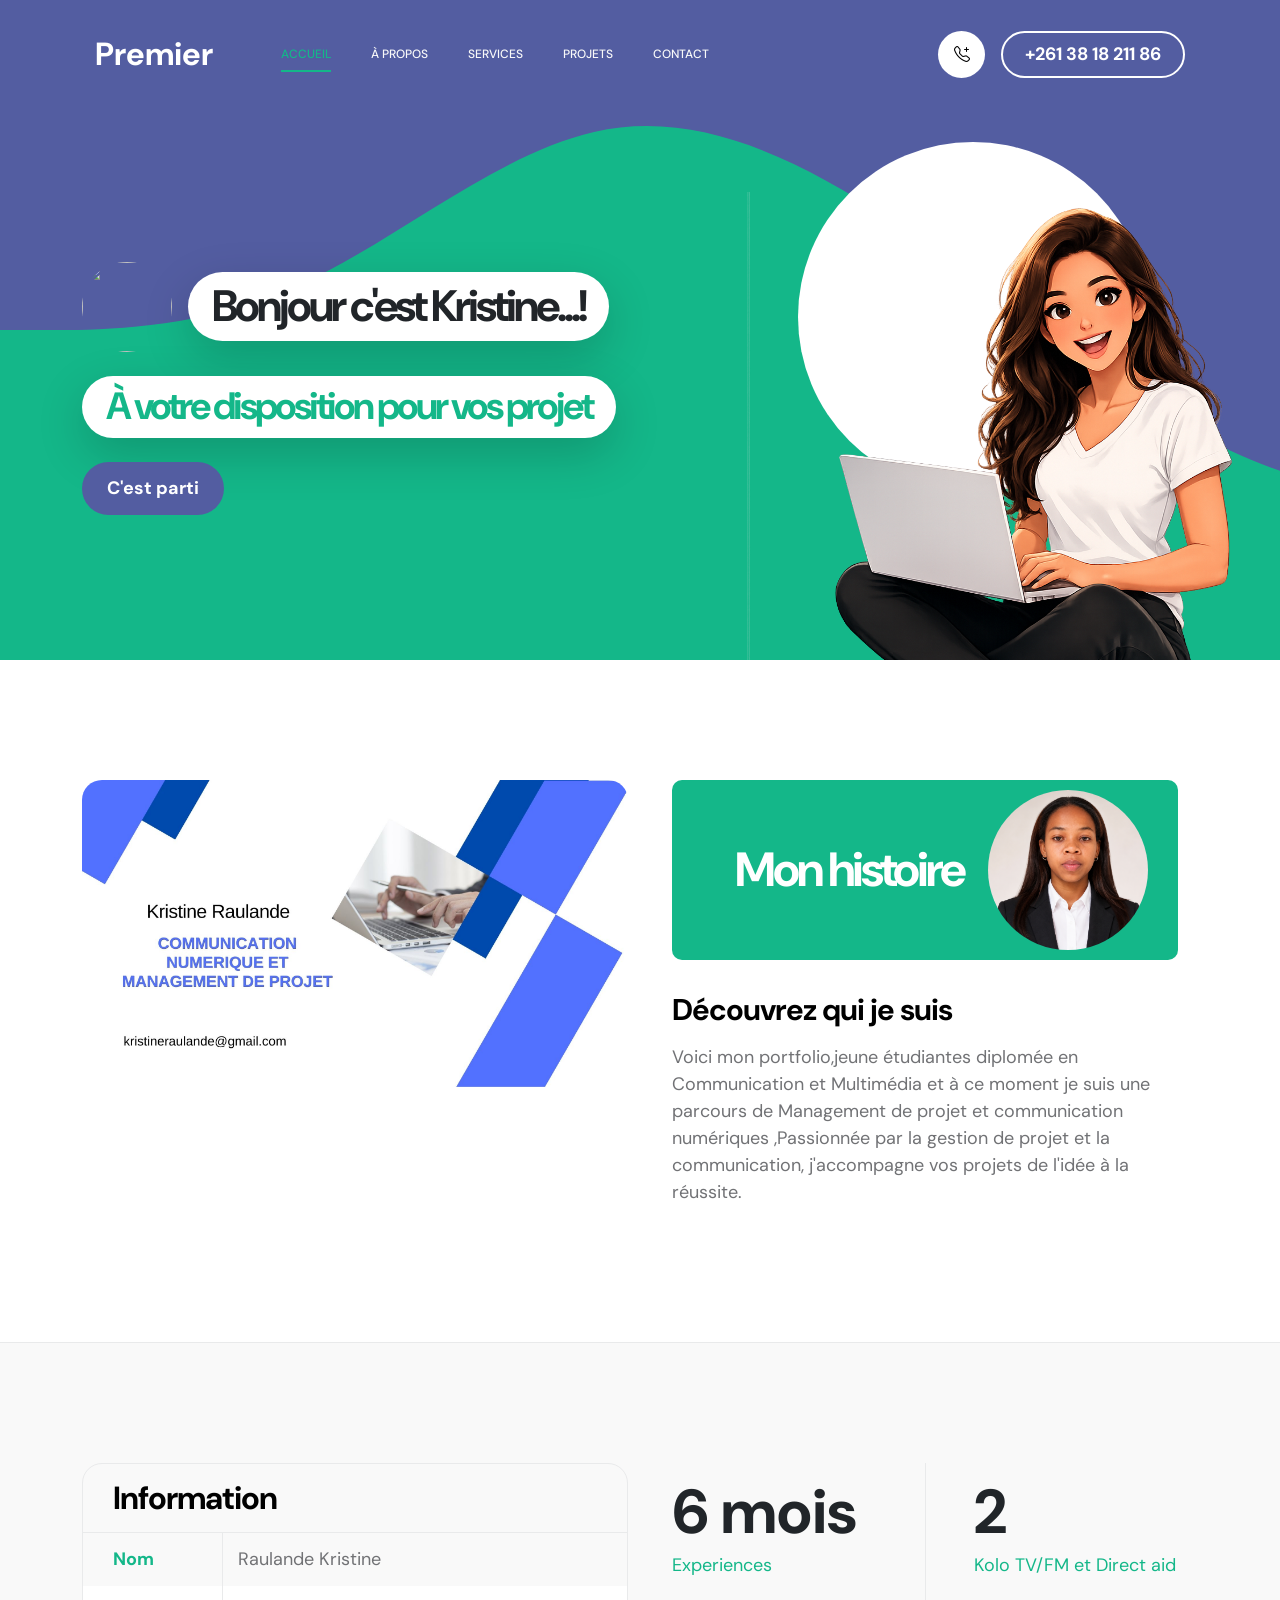
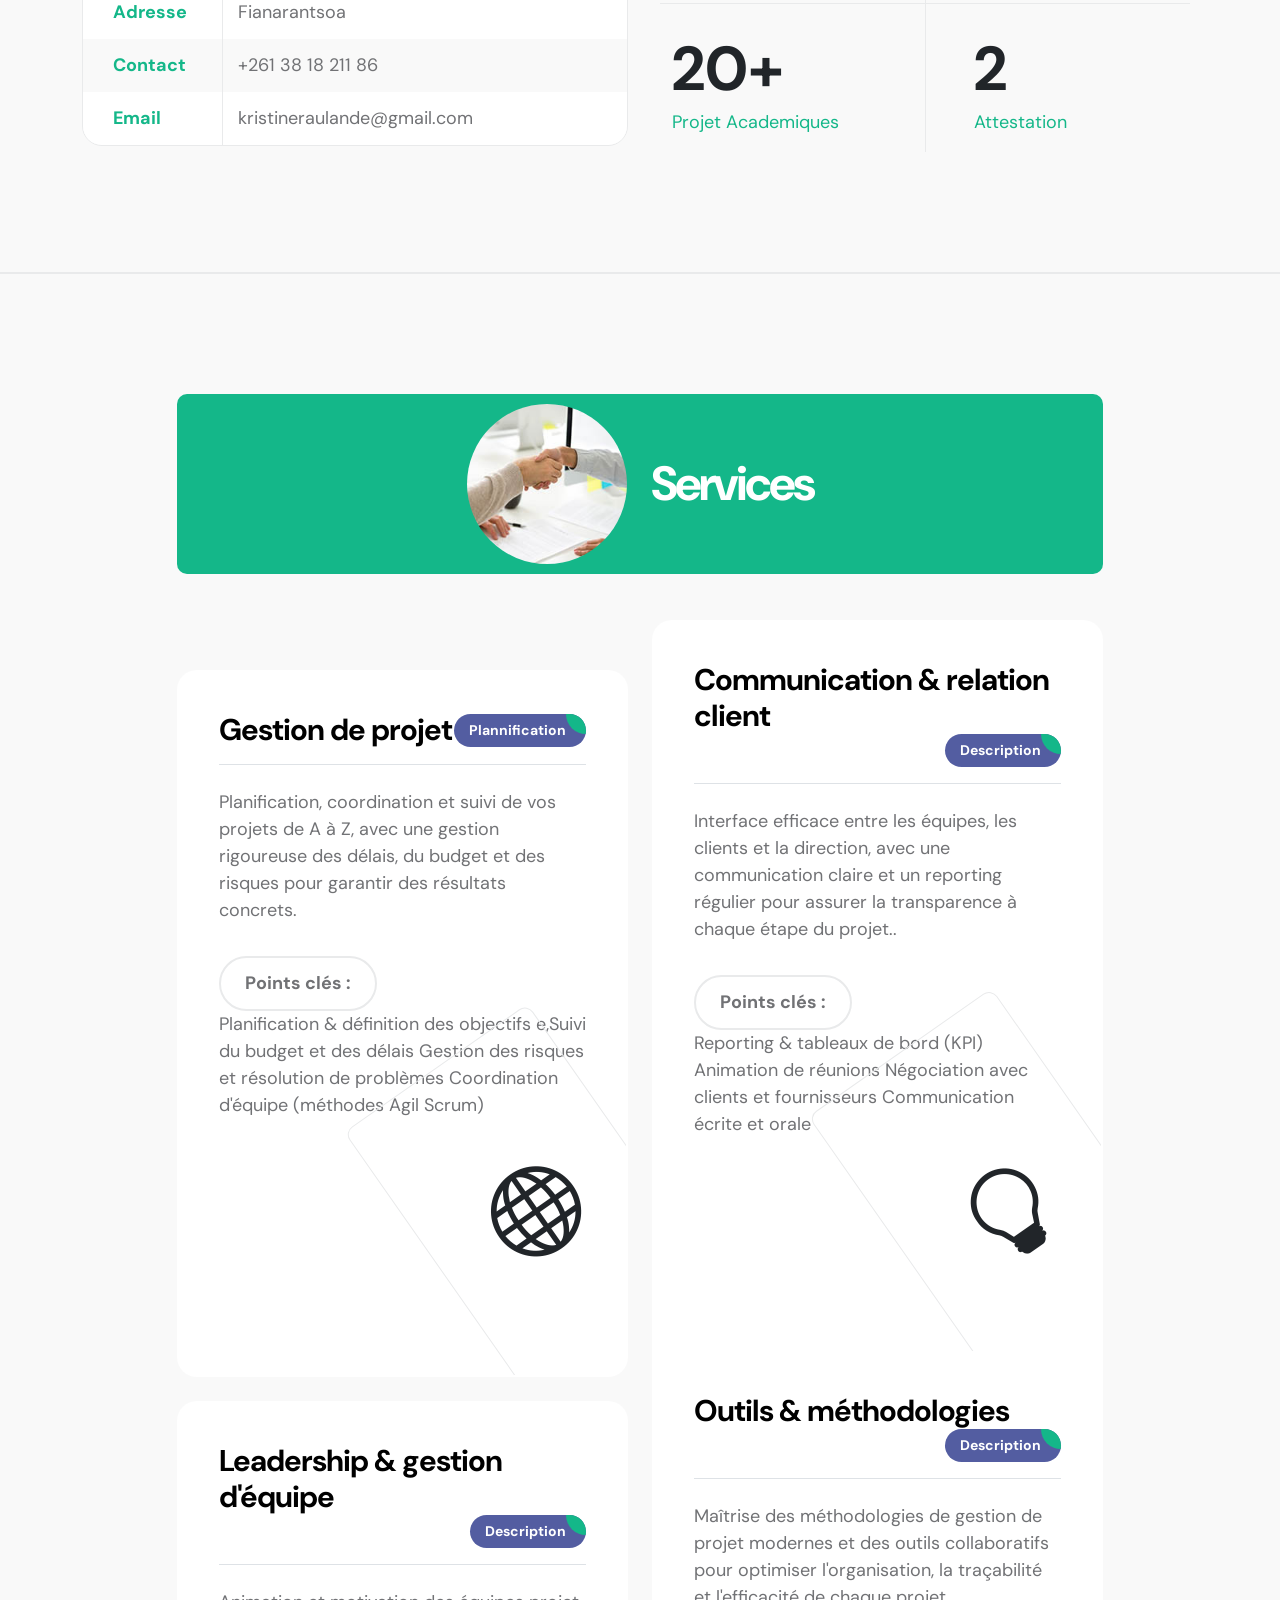
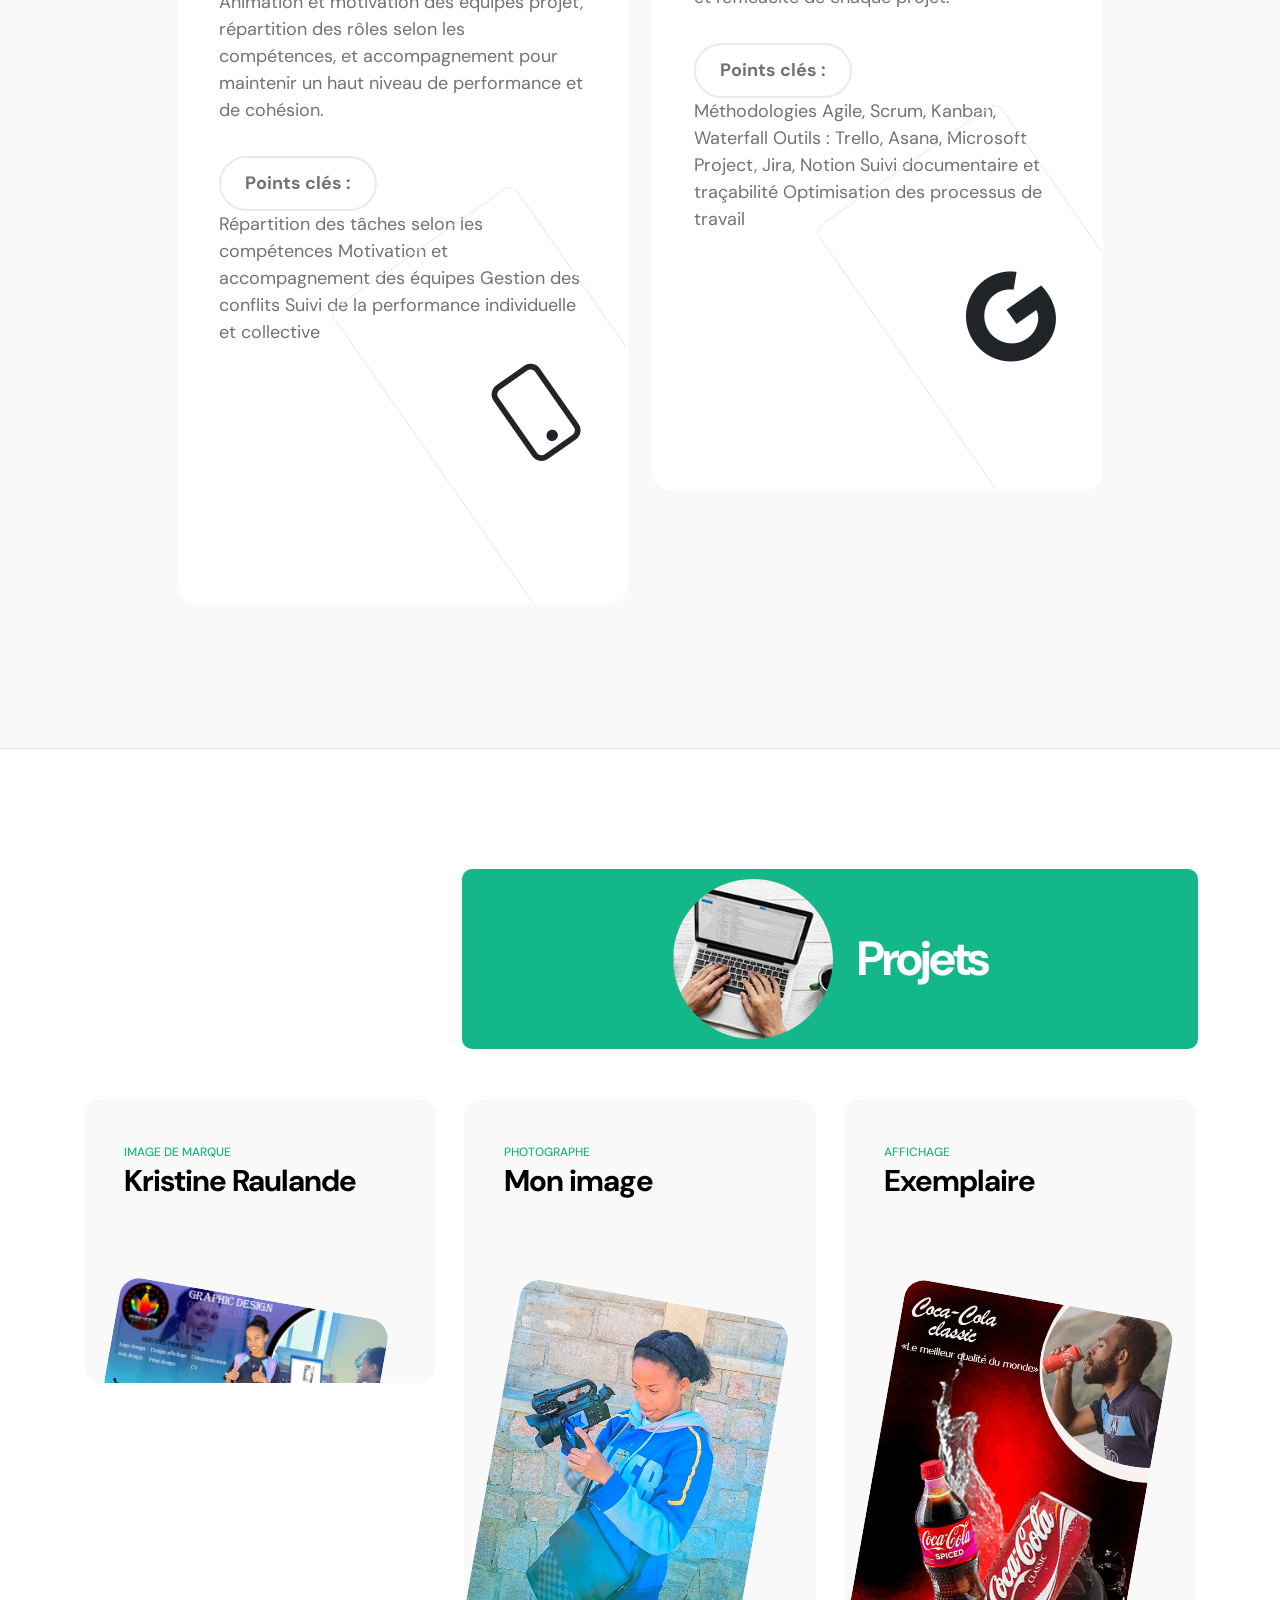
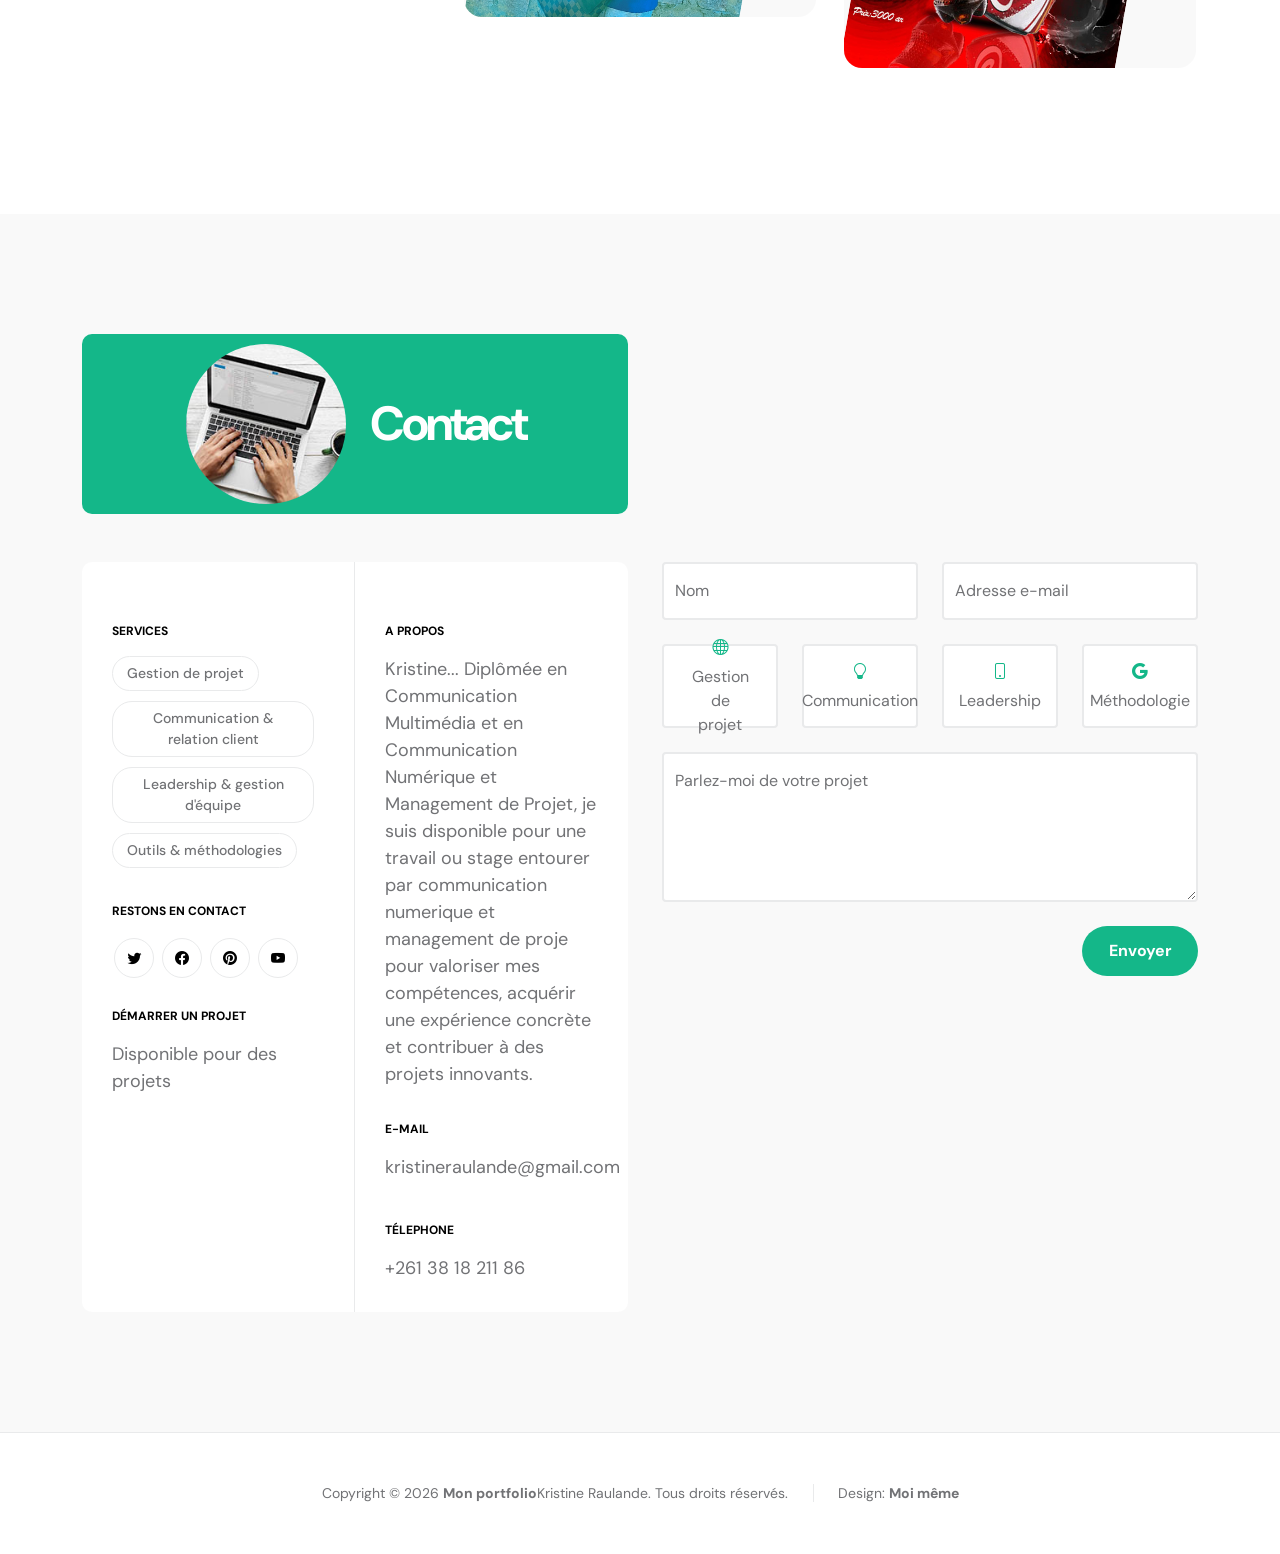
==== index.html @ 23b713c4 "Update index.html" ====
<!doctype html>
<html lang="en">
    <head>
        <meta charset="utf-8">
        <meta name="viewport" content="width=device-width, initial-scale=1">

        <meta name="description" content="">
        <meta name="author" content="TemplateMo">

        <title>Kristine Raulande</title>

        <!-- CSS FILES -->
        <link rel="preconnect" href="https://fonts.googleapis.com">
        
        <link rel="preconnect" href="https://fonts.gstatic.com" crossorigin>
        
        <link href="https://fonts.googleapis.com/css2?family=DM+Sans:wght@400;500;700&display=swap" rel="stylesheet">

        <link href="css/bootstrap.min.css" rel="stylesheet">

        <link href="css/bootstrap-icons.css" rel="stylesheet">

        <link href="css/magnific-popup.css" rel="stylesheet">

        <link href="css/templatemo-first-portfolio-style.css" rel="stylesheet">
        
<!--

TemplateMo 578 First Portfolio

https://templatemo.com/tm-578-first-portfolio

-->
    </head>
    
    <body>

        <section class="preloader">
            <div class="spinner">
                <span class="spinner-rotate"></span>    
            </div>
        </section>
        <nav class="navbar navbar-expand-lg">
            <div class="container">

                <button class="navbar-toggler" type="button" data-bs-toggle="collapse" data-bs-target="#navbarNav" aria-controls="navbarNav" aria-expanded="false" aria-label="Toggle navigation">
                    <span class="navbar-toggler-icon"></span>
                </button>

                <a href="index.html" class="navbar-brand mx-auto mx-lg-0">Premier</a>

                <div class="d-flex align-items-center d-lg-none">
                    <i class="navbar-icon bi-telephone-plus me-3"></i>
                    <a class="custom-btn btn" href="#section_5">
                        +261-38-211-86
                    </a>
                </div>

                <div class="collapse navbar-collapse" id="navbarNav">
                    <ul class="navbar-nav ms-lg-5">
                        <li class="nav-item">
                            <a class="nav-link click-scroll" href="#section_1">Accueil</a>
                        </li>

                        <li class="nav-item">
                            <a class="nav-link click-scroll" href="#section_2">À propos</a>
                        </li>

                        <li class="nav-item">
                            <a class="nav-link click-scroll" href="#section_3">Services</a>
                        </li>

                        <li class="nav-item">
                            <a class="nav-link click-scroll" href="#section_4">Projets</a>
                        </li>

                        <li class="nav-item">
                            <a class="nav-link click-scroll" href="#section_5">Contact</a>
                        </li>
                    </ul>

                    <div class="d-lg-flex align-items-center d-none ms-auto">
                        <i class="navbar-icon bi-telephone-plus me-3"></i>
                        <a class="custom-btn btn" href="#section_5">
                            +261 38 18 211 86
                        </a>
                    </div>
                </div>

            </div>
        </nav>

        <main>

            <section class="hero d-flex justify-content-center align-items-center" id="section_1">
                <div class="container">
                    <div class="row">

                        <div class="col-lg-7 col-12">
                            <div class="hero-text">
                                <div class="hero-title-wrap d-flex align-items-center mb-4">
                                    <img src="images/cr.jpg" class="avatar-image avatar-image-large img-fluid" alt="">

                                    <h1 class="hero-title ms-3 mb-0">Bonjour c'est Kristine...!</h1>
                                </div>

                                <h2 class="mb-4">À votre disposition pour vos projet</h2>
                                <p class="mb-4"><a class="custom-btn btn custom-link" href="#section_2">C'est parti </a></p>
                            </div>
                        </div>

                        <div class="col-lg-5 col-12 position-relative">
                            <div class="hero-image-wrap"></div>
                            <img src="images/Image 29 juin 2026.png" class="hero-image img-fluid" alt="">
                        </div>

                    </div>
                </div>

                <svg xmlns="http://www.w3.org/2000/svg" viewBox="0 0 1440 320"><path fill="#535da1" fill-opacity="1" d="M0,160L24,160C48,160,96,160,144,138.7C192,117,240,75,288,64C336,53,384,75,432,106.7C480,139,528,181,576,208C624,235,672,245,720,240C768,235,816,213,864,186.7C912,160,960,128,1008,133.3C1056,139,1104,181,1152,202.7C1200,224,1248,224,1296,197.3C1344,171,1392,117,1416,90.7L1440,64L1440,0L1416,0C1392,0,1344,0,1296,0C1248,0,1200,0,1152,0C1104,0,1056,0,1008,0C960,0,912,0,864,0C816,0,768,0,720,0C672,0,624,0,576,0C528,0,480,0,432,0C384,0,336,0,288,0C240,0,192,0,144,0C96,0,48,0,24,0L0,0Z"></path></svg>
            </section>


            <section class="about section-padding" id="section_2">
                <div class="container">
                    <div class="row">

                        <div class="col-lg-6 col-12">
                                <img src="images/Kristine Raulande.jpg" class="about-image img-fluid" alt="">
                        </div>
                        <div class="col-lg-6 col-12 mt-5 mt-lg-0">
                            <div class="about-thumb">

                                <div class="section-title-wrap d-flex justify-content-end align-items-center mb-4">
                                    <h2 class="text-white me-4 mb-0">Mon histoire</h2>

                                    <img src="images/moi (1).png" class="avatar-image img-fluid" alt="">
                                </div>

                                <h3 class="pt-2 mb-3">Découvrez qui je suis</h3>

                                <p>Voici mon portfolio,jeune étudiantes diplomée en Communication et Multimédia et à ce moment je suis une parcours de Management de projet et communication numériques
                                ,Passionnée par la gestion de projet et la communication, j'accompagne vos projets de l'idée à la réussite.</p>
                            </div>
                        </div>

                    </div>
                </div>
            </section>

            <section class="featured section-padding">
                <div class="container">
                    <div class="row">

                        <div class="col-lg-6 col-12">
                            <div class="profile-thumb">
                                <div class="profile-title">
                                    <h4 class="mb-0">Information</h4>
                                </div>

                                <div class="profile-body">
                                    <p>
                                        <span class="profile-small-title">Nom</span> 
                                        <span> Raulande Kristine</span>
                                    </p><p>
                                        <span class="profile-small-title">Adresse</span> 
                                        <span>Fianarantsoa</span>
                                    </p>
                                     <p>
                                        <span class="profile-small-title">Contact</span> 
                                         <span><a href="tel: 305-240-9671">+261 38 18 211 86</a></span>
                                    </p>
                                    <p>
                                        <span class="profile-small-title">Email</span> 
                                        <span><a href="mailto:hello@josh.design">kristineraulande@gmail.com</a></span>
                                    </p>
                                </div>
                            </div>
                        </div>

                        <div class="col-lg-6 col-12 mt-5 mt-lg-0">
                            <div class="about-thumb">
                                <div class="row">
                                    <div class="col-lg-6 col-6 featured-border-bottom py-2">
                                        <strong class="featured-numbers">6 mois</strong>

                                        <p class="featured-text">Experiences</p>
                                    </div>

                                    <div class="col-lg-6 col-6 featured-border-start featured-border-bottom ps-5 py-2">
                                        <strong class="featured-numbers">2</strong>

                                        <p class="featured-text">Kolo TV/FM et Direct aid</p>
                                    </div>

                                    <div class="col-lg-6 col-6 pt-4">
                                        <strong class="featured-numbers">20+</strong>

                                        <p class="featured-text">Projet Academiques</p>
                                    </div>

                                    <div class="col-lg-6 col-6 featured-border-start ps-5 pt-4">
                                        <strong class="featured-numbers">2</strong>

                                        <p class="featured-text">Attestation </p>
                                    </div>
                                </div>
                            </div>
                        </div>

                    </div>
                </div>
            </section>
            <section class="services section-padding" id="section_3">
                <div class="container">
                    <div class="row">

                        <div class="col-lg-10 col-12 mx-auto">
                            <div class="section-title-wrap d-flex justify-content-center align-items-center mb-5">
                                <img src="images/handshake-man-woman-after-signing-business-contract-closeup.jpg" class="avatar-image img-fluid" alt="">

                                <h2 class="text-white ms-4 mb-0">Services</h2>
                            </div>

                            <div class="row pt-lg-5">
                                <div class="col-lg-6 col-12">
                                    <div class="services-thumb">
                                        <div class="d-flex flex-wrap align-items-center border-bottom mb-4 pb-3">
                                            <h3 class="mb-0">Gestion de projet</h3>

                                            <div class="services-price-wrap ms-auto">
                                                <p class="services-price-text mb-0">Plannification</p>
                                                <div class="services-price-overlay"></div>
                                            </div>
                                        </div>
                                        <p>Planification, coordination et suivi de vos projets de A à Z, avec une gestion rigoureuse 
                                            des délais, du budget et des risques pour garantir des résultats concrets.</p>

                                        <a href="#" class="custom-btn custom-border-btn btn mt-3">Points clés :</a> <br>
                                        <p>Planification & définition des objectifs
                                            e,Suivi du budget et des délais
                                            Gestion des risques et résolution de problèmes
                                            Coordination d'équipe (méthodes Agil Scrum)</p>

                                        <div class="services-icon-wrap d-flex justify-content-center align-items-center">
                                            <i class="services-icon bi-globe"></i>
                                        </div>
                                    </div>
                                </div>

                                <div class="col-lg-6 col-12">
                                    <div class="services-thumb services-thumb-up">
                                        <div class="d-flex flex-wrap align-items-center border-bottom mb-4 pb-3">
                                            <h3 class="mb-0">Communication & relation client</h3>

                                            <div class="services-price-wrap ms-auto">
                                                <p class="services-price-text mb-0">Description </p>
                                                <div class="services-price-overlay"></div>
                                            </div>
                                        </div>
                                        <p>Interface efficace entre les équipes, les clients et la direction, avec une communication claire et 
                                            un reporting régulier pour assurer la transparence à chaque étape du projet..</p>
                                        <a href="#" class="custom-btn custom-border-btn btn mt-3">Points clés :</a> <br>
                                        <p>Reporting & tableaux de bord (KPI)
                                            Animation de réunions
                                            Négociation avec clients et fournisseurs
                                            Communication écrite et orale</p>
                                        <div class="services-icon-wrap d-flex justify-content-center align-items-center">
                                            <i class="services-icon bi-lightbulb"></i>
                                        </div>
                                    </div>
                                </div>

                                <div class="col-lg-6 col-12">
                                    <div class="services-thumb">
                                        <div class="d-flex flex-wrap align-items-center border-bottom mb-4 pb-3">
                                            <h3 class="mb-0">Leadership & gestion d'équipe</h3>

                                            <div class="services-price-wrap ms-auto">
                                                <p class="services-price-text mb-0">Description</p>
                                                <div class="services-price-overlay"></div>
                                            </div>
                                        </div>

                                        <p>Animation et motivation des équipes projet, répartition des rôles selon les compétences, et accompagnement
                                         pour maintenir un haut niveau de performance et de cohésion.</p>

                                        <a href="#" class="custom-btn custom-border-btn btn mt-3">Points clés :</a>
                                        <p>Répartition des tâches selon les compétences
                                            Motivation et accompagnement des équipes
                                            Gestion des conflits
                                            Suivi de la performance individuelle et collective</p>

                                        <div class="services-icon-wrap d-flex justify-content-center align-items-center">
                                            <i class="services-icon bi-phone"></i>
                                        </div>
                                    </div>
                                </div>

                                <div class="col-lg-6 col-12">
                                    <div class="services-thumb services-thumb-up">
                                        <div class="d-flex flex-wrap align-items-center border-bottom mb-4 pb-3">
                                            <h3 class="mb-0">Outils & méthodologies</h3>

                                            <div class="services-price-wrap ms-auto">
                                                <p class="services-price-text mb-0">Description</p>
                                                <div class="services-price-overlay"></div>
                                            </div>
                                        </div>

                                        <p>Maîtrise des méthodologies de gestion de projet modernes et des outils collaboratifs
                                             pour optimiser l'organisation, la traçabilité et l'efficacité de chaque projet.</p>

                                        <a href="#" class="custom-btn custom-border-btn btn mt-3">Points clés :</a>
                                        <p>Méthodologies Agile, Scrum, Kanban, Waterfall
                                            Outils : Trello, Asana, Microsoft Project, Jira, Notion
                                            Suivi documentaire et traçabilité
                                            Optimisation des processus de travail</p>

                                        <div class="services-icon-wrap d-flex justify-content-center align-items-center">
                                            <i class="services-icon bi-google"></i>
                                        </div>
                                    </div>
                                </div>
                            </div>
                        </div>
                    </div>
                </div>
            </section>


            <section class="projects section-padding" id="section_4">
                <div class="container">
                    <div class="row">

                        <div class="col-lg-8 col-md-8 col-12 ms-auto">
                            <div class="section-title-wrap d-flex justify-content-center align-items-center mb-4">
                                <img src="images/aerial-view-man-using-computer-laptop-wooden-table.jpg" class="avatar-image img-fluid" alt="">

                                <h2 class="text-white ms-4 mb-0">Projets</h2>
                            </div>
                        </div>

                        <div class="clearfix"></div>

                        <div class="col-lg-4 col-md-6 col-12">
                            <div class="projects-thumb">
                                <div class="projects-info">
                                    <small class="projects-tag">Image de marque</small>

                                    <h3 class="projects-title">Kristine Raulande</h3>
                                </div>

                                <a href="images/projects/nikhil-KO4io-eCAXA-unsplash.jpg" class="popup-image">
                                    <img src="images/projects/Couverture.jpg" class="projects-image img-fluid" alt="">
                                </a>
                            </div>
                        </div>

                        <div class="col-lg-4 col-md-6 col-12">
                            <div class="projects-thumb">
                                <div class="projects-info">
                                    <small class="projects-tag">Photographe</small>

                                    <h3 class="projects-title">Mon image</h3>
                                </div>

                                <a href="images/projects/the-5th-IQYR7N67dhM-unsplash.jpg" class="popup-image">
                                    <img src="images/projects/mr.jpg" class="projects-image img-fluid" alt="">
                                </a>
                            </div>
                        </div>

                        <div class="col-lg-4 col-md-6 col-12">
                            <div class="projects-thumb">
                                <div class="projects-info">
                                    <small class="projects-tag">Affichage</small>

                                    <h3 class="projects-title">Exemplaire</h3>
                                </div>

                                <a href="images/projects/true-agency-9Bjog5FZ-oc-unsplash.jpg" class="popup-image">
                                    <img src="images/projects/moih.jpg" class="projects-image img-fluid" alt="">
                                </a>
                            </div>
                        </div>

                    </div>
                </div>
            </section>

            <section class="contact section-padding" id="section_5">
                    <div class="container">
                        <div class="row">

                            <div class="col-lg-6 col-md-8 col-12">
                                <div class="section-title-wrap d-flex justify-content-center align-items-center mb-5">
                                    <img src="images/aerial-view-man-using-computer-laptop-wooden-table.jpg" class="avatar-image img-fluid" alt="">

                                    <h2 class="text-white ms-4 mb-0">Contact</h2>
                                </div>
                            </div>

                            <div class="clearfix"></div>

                            <div class="col-lg-3 col-md-6 col-12 pe-lg-0">
                                <div class="contact-info contact-info-border-start d-flex flex-column">
                                    <strong class="site-footer-title d-block mb-3">Services</strong>

                                    <ul class="footer-menu">
                                        <li class="footer-menu-item"><a href="#" class="footer-menu-link">Gestion de projet</a></li>

                                        <li class="footer-menu-item"><a href="#" class="footer-menu-link">Communication & relation client</a></li>

                                        <li class="footer-menu-item"><a href="#" class="footer-menu-link">Leadership & gestion d'équipe</a></li>

                                        <li class="footer-menu-item"><a href="#" class="footer-menu-link">Outils & méthodologies</a></li>
                                    </ul>

                                    <strong class="site-footer-title d-block mt-4 mb-3">Restons en contact</strong>

                                    <ul class="social-icon">
                                        <li class="social-icon-item"><a href="https://x.com/RaulandeK89255" class="social-icon-link bi-twitter"></a></li>

                                        <li class="social-icon-item"><a href="http://www.facebook.com/profil.php?id=61581458667912" class="social-icon-link bi-facebook"></a></li>

                                        <li class="social-icon-item"><a href="http://www.pinterest.com/kristineraulande" class="social-icon-link bi-pinterest"></a></li>

                                        <li class="social-icon-item"><a href="http://www.youtube.com/@RaulandeKristine" class="social-icon-link bi-youtube"></a></li>
                                    </ul>

                                    <strong class="site-footer-title d-block mt-4 mb-3">Démarrer un projet</strong>

                                    <p class="mb-0">Disponible pour des projets</p>
                                </div>
                            </div>

                            <div class="col-lg-3 col-md-6 col-12 ps-lg-0">
                                <div class="contact-info d-flex flex-column">
                                    <strong class="site-footer-title d-block mb-3">A propos </strong>

                                    <p class="mb-2">
                                        Kristine... Diplômée en Communication Multimédia et en Communication Numérique et Management de Projet,
                                         je suis disponible pour une travail ou stage entourer par communication numerique et management de proje  pour valoriser mes compétences, acquérir une expérience concrète 
                                         et contribuer à des projets innovants. 
                              </p>

                                    <strong class="site-footer-title d-block mt-4 mb-3">E-mail</strong>

                                    <p>
                                        <a href="kristineraulande@gmail.com">
                                          kristineraulande@gmail.com  
                                        </a>
                                    </p>

                                    <strong class="site-footer-title d-block mt-4 mb-3">Télephone</strong>

                                    <p class="mb-0">
                                        <a href="tel: +261 38 18 211 86">
                                            +261 38 18 211 86
                                        </a>
                                    </p>
                                </div>
                            </div>

                            <div class="col-lg-6 col-12 mt-5 mt-lg-0">
                                <form action="#" method="get" class="custom-form contact-form" role="form">
                                    <div class="row">
                                        <div class="col-lg-6 col-md-6 col-12">
                                            <div class="form-floating">
                                                <input type="text" name="name" id="name" class="form-control" placeholder="Name" required="">
                                                
                                                <label for="floatingInput">Nom</label>
                                            </div>
                                        </div>

                                        <div class="col-lg-6 col-md-6 col-12"> 
                                            <div class="form-floating">
                                                <input type="email" name="email" id="email" pattern="[^ @]*@[^ @]*" class="form-control" placeholder="Email address" required="">
                                                
                                                <label for="floatingInput">Adresse e-mail</label>
                                            </div>
                                        </div>

                                        <div class="col-lg-3 col-md-6 col-6">
                                            <div class="form-check form-check-inline">
                                                <input name="website" type="checkbox" class="form-check-input" id="inlineCheckbox1" value="1">

                                                <label class="form-check-label" for="inlineCheckbox1">
                                                    <i class="bi-globe form-check-icon"></i>
                                                    <span class="form-check-label-text">Gestion de projet</span>
                                                </label>
                                          </div>
                                        </div>

                                        <div class="col-lg-3 col-md-6 col-6">
                                            <div class="form-check form-check-inline">
                                                <input name="branding" type="checkbox" class="form-check-input" id="inlineCheckbox2" value="1">

                                                <label class="form-check-label" for="inlineCheckbox2">
                                                    <i class="bi-lightbulb form-check-icon"></i>
                                                    <span class="form-check-label-text">Communication</span>
                                                </label>
                                            </div>
                                        </div>

                                        <div class="col-lg-3 col-md-6 col-6">
                                            <div class="form-check form-check-inline">
                                                <input name="ecommerce" type="checkbox" class="form-check-input" id="inlineCheckbox3" value="1">

                                                <label class="form-check-label" for="inlineCheckbox3">
                                                    <i class="bi-phone form-check-icon"></i>
                                                    <span class="form-check-label-text">Leadership</span>
                                                </label>
                                            </div>
                                        </div>

                                        <div class="col-lg-3 col-md-6 col-6">
                                            <div class="form-check form-check-inline me-0">
                                                <input name="seo" type="checkbox" class="form-check-input" id="inlineCheckbox4" value="1">

                                                <label class="form-check-label" for="inlineCheckbox4">
                                                    <i class="bi-google form-check-icon"></i>
                                                    <span class="form-check-label-text">Méthodologie</span>
                                                </label>
                                            </div>
                                        </div>

                                        <div class="col-lg-12 col-12">
                                            <div class="form-floating">
                                                <textarea class="form-control" id="message" name="message" placeholder="Tell me about the project"></textarea>
                                                
                                                <label for="floatingTextarea">Parlez-moi de votre projet</label>
                                            </div>
                                        </div>

                                        <div class="col-lg-3 col-12 ms-auto">
                                            <button type="submit" class="form-control">Envoyer</button>
                                        </div>

                                    </div>
                                </form>
                            </div>

                        </div>
                    </div>
                </div>
            </section>

        </main>

        <footer class="site-footer">
            <div class="container">
                <div class="row">

                    <div class="col-lg-12 col-12">
                        <div class="copyright-text-wrap">
                            <p class="mb-0">
                                <span class="copyright-text">Copyright © 2026 <a href="#">Mon portfolio</a>Kristine Raulande. Tous droits réservés.</span>
                                Design: 
                                <a rel="sponsored" href="https://templatemo.com" target="_blank">Moi même</a>
                            </p>
                        </div>
                    </div>

                </div>
            </div>
        </footer>

        <!-- JAVASCRIPT FILES -->
        <script src="js/jquery.min.js"></script>
        <script src="js/bootstrap.min.js"></script>
        <script src="js/jquery.sticky.js"></script>
        <script src="js/click-scroll.js"></script>
        <script src="js/jquery.magnific-popup.min.js"></script>
        <script src="js/magnific-popup-options.js"></script>
        <script src="js/custom.js"></script>

    </body>
</html>
---- css/templatemo-first-portfolio-style.css ----
/*

TemplateMo 578 First Portfolio

https://templatemo.com/tm-578-first-portfolio

*/


/*---------------------------------------
  CUSTOM PROPERTIES ( VARIABLES )             
-----------------------------------------*/
:root {
  --white-color:                  #ffffff;
  --primary-color:                #535da1;
  --secondary-color:              #14B789;
  --section-bg-color:             #f9f9f9;
  --dark-color:                   #000000;
  --p-color:                      #717275;
  --border-color:                 #e9eaeb;
  --featured-border-color:        #727aab;

  --body-font-family:             'DM Sans', sans-serif;

  --h1-font-size:                 62px;
  --h2-font-size:                 48px;
  --h3-font-size:                 30px;
  --h4-font-size:                 32px;
  --h5-font-size:                 24px;
  --h6-font-size:                 22px;
  --p-font-size:                  18px;
  --menu-font-size:               12px;
  --copyright-font-size:          14px;

  --border-radius-large:          100px;
  --border-radius-medium:         20px;
  --border-radius-small:          10px;

  --font-weight-normal:           400;
  --font-weight-medium:           500;
  --font-weight-bold:             700;
}

body {
    background: var(--white-color);
    font-family: var(--body-font-family); 
}


/*---------------------------------------
  TYPOGRAPHY               
-----------------------------------------*/

h2,
h3,
h4,
h5,
h6 {
  color: var(--dark-color);
}

h1,
h2,
h3,
h4,
h5,
h6 {
  font-weight: var(--font-weight-bold);
  letter-spacing: -1px;
}

h1 {
  font-size: var(--h1-font-size);
  letter-spacing: -3px;
}

h2 {
  font-size: var(--h2-font-size);
  color: var(--secondary-color);
  letter-spacing: -3px;
}

h3 {
  font-size: var(--h3-font-size);
}

h4 {
  font-size: var(--h4-font-size);
}

h5 {
  font-size: var(--h5-font-size);
  line-height: normal;
}

h6 {
  font-size: var(--h6-font-size);
}

p {
  color: var(--p-color);
  font-size: var(--p-font-size);
  font-weight: var(--font-weight-normal);
}

ul li {
  color: var(--p-color);
  font-size: var(--p-font-size);
  font-weight: var(--font-weight-normal);
}

a, 
button {
  touch-action: manipulation;
  transition: all 0.3s;
}

a {
  color: var(--p-color);
  text-decoration: none;
}

a:hover {
  color: var(--secondary-color);
}

::selection {
  background: var(--secondary-color);
  color: var(--white-color);
}

::-moz-selection {
  background: var(--secondary-color);
  color: var(--white-color);
}

.section-padding {
  padding-top: 120px;
  padding-bottom: 120px;
}

b,
strong {
  font-weight: var(--font-weight-bold);
}

.section-title-wrap {
  background: var(--secondary-color);
  border-radius: var(--border-radius-small);
  padding: 10px 30px;
}


/*---------------------------------------
  AVATAR IMAGE               
-----------------------------------------*/
.avatar-image {
  border-radius: var(--border-radius-large);
  width: 160px;
  height: 160px;
  object-fit: cover;
}

.avatar-image-large {
  width: 90.4px;
  height: 90.4px;
}


/*---------------------------------------
  PRE LOADER               
-----------------------------------------*/
.preloader {
  position: fixed;
  top: 0;
  left: 0;
  width: 100%;
  height: 100%;
  z-index: 99999;
  display: flex;
  flex-flow: row nowrap;
  justify-content: center;
  align-items: center;
  background: none repeat scroll 0 0 var(--white-color);
}

.spinner {
  border: 1px solid transparent;
  border-radius: var(--border-radius-small);
  position: relative;
}

.spinner:before {
  content: '';
  box-sizing: border-box;
  position: absolute;
  top: 50%;
  left: 50%;
  width: 45px;
  height: 45px;
  margin-top: -10px;
  margin-left: -10px;
  border-radius: 50%;
  border: 1px solid var(--border-color);
  border-top-color: var(--white-color);
  animation: spinner .9s linear infinite;
}

@-webkit-@keyframes spinner {
  to {transform: rotate(360deg);
  }
}

@keyframes spinner {
  to {transform: rotate(360deg);}
}


/*---------------------------------------
  CUSTOM ICON               
-----------------------------------------*/
.navbar-icon {
  background: var(--white-color);
  border-radius: var(--border-radius-large);
  color: var(--dark-color);
  width: 47px;
  height: 47px;
  line-height: 47px;
  text-align: center;
}

.is-sticky .navbar-icon {
  background: var(--secondary-color);
  color: var(--white-color);
}

.form-check-icon {
  color: var(--secondary-color);
}


/*---------------------------------------
  CUSTOM BUTTON               
-----------------------------------------*/
.custom-btn,
.navbar .custom-btn {
  font-size: var(--p-font-size);
  font-weight: var(--font-weight-bold);
}

.navbar .custom-btn {
  background: transparent;
  border-width: 2px;
  border-style: solid;
  border-color: var(--white-color);
  color: var(--white-color);
  padding: 8px 22px;
}

.navbar .custom-btn:hover {
  background: var(--white-color);
  border-color: transparent;
  color: var(--secondary-color);
}

.custom-btn {
  background: var(--secondary-color);
  border-radius: var(--border-radius-large);
  color: var(--white-color);
  font-weight: var(--font-weight-bold);
  padding: 12px 24px;
}

.custom-btn:hover {
  background: var(--primary-color);
  box-shadow: 0 1rem 3rem rgba(0,0,0,.175);
  color: var(--white-color);
}

.custom-border-btn {
  background: transparent;
  border: 2px solid var(--border-color);
  color: var(--p-color);
}

.custom-border-btn:hover {
  background: var(--secondary-color);
  border-color: var(--secondary-color);
  color: var(--white-color);
}

.custom-link {
	background-color: var(--primary-color);
}

.custom-link:hover {
	background-color: var(--secondary-color);
}


/*---------------------------------------
  NAVIGATION              
-----------------------------------------*/
.sticky-wrapper {
  position: relative;
  z-index: 222;
  height: auto !important;
}

.is-sticky,
.is-sticky .navbar .container {
  background: var(--white-color);
  box-shadow: 0 1rem 3rem rgb(0 0 0 / 18%);
}

.is-sticky .navbar-brand,
.is-sticky .navbar-brand:hover {
  color: var(--dark-color);
}

.is-sticky .navbar-nav .nav-link {
  color: var(--p-color);
}

.is-sticky .navbar .custom-btn {
  border-color: var(--secondary-color);
  color: var(--secondary-color);
}

.is-sticky .navbar .custom-btn:hover {
  background: var(--secondary-color);
  color: var(--white-color);
}

.navbar {
  background: transparent;
  position: absolute;
  z-index: 9;
  right: 0;
  left: 0;
  transition: all 0.3s;
  padding-top: 15px;
  padding-bottom: 0;
}

.navbar .container {
  border-radius: var(--border-radius-small);
  padding: 10px 25px;
}

.navbar-brand {
  font-size: var(--h4-font-size);
  font-weight: var(--font-weight-bold);
}

.navbar-brand,
.navbar-brand:hover {
  color: var(--white-color);
}

.navbar-expand-lg .navbar-nav .nav-link {
  padding-right: 0;
  padding-left: 0;
  margin-right: 20px;
  margin-left: 20px;
}

.navbar-nav .nav-link {
  display: inline-block;
  color: var(--section-bg-color);
  font-size: var(--menu-font-size);
  font-weight: var(--font-weight-medium);
  text-transform: uppercase;
  position: relative;
  padding-top: 15px;
  padding-bottom: 15px;
}

.navbar-nav .nav-link::after {
  content: "";
  background: transparent;
  position: absolute;
  bottom: 6px;
  right: 0;
  left: 0;
  width: 100%;
  height: 2px;
}

.navbar-nav .nav-link.active::after, 
.navbar-nav .nav-link:hover::after {
  background: var(--secondary-color);
}

.navbar-nav .nav-link.active, 
.navbar-nav .nav-link:hover {
  color: var(--secondary-color);
}

.navbar-toggler {
  border: 0;
  padding: 0;
  cursor: pointer;
  margin: 0;
  width: 30px;
  height: 35px;
  outline: none;
}

.navbar-toggler:focus {
  outline: none;
  box-shadow: none;
}

.navbar-toggler[aria-expanded="true"] .navbar-toggler-icon {
  background: transparent;
}

.navbar-toggler[aria-expanded="true"] .navbar-toggler-icon:before,
.navbar-toggler[aria-expanded="true"] .navbar-toggler-icon:after {
  transition: top 300ms 50ms ease, -webkit-transform 300ms 350ms ease;
  transition: top 300ms 50ms ease, transform 300ms 350ms ease;
  transition: top 300ms 50ms ease, transform 300ms 350ms ease, -webkit-transform 300ms 350ms ease;
  top: 0;
}

.navbar-toggler[aria-expanded="true"] .navbar-toggler-icon:before {
  transform: rotate(45deg);
}

.navbar-toggler[aria-expanded="true"] .navbar-toggler-icon:after {
  transform: rotate(-45deg);
}

.navbar-toggler .navbar-toggler-icon {
  background: var(--white-color);
  transition: background 10ms 300ms ease;
  display: block;
  width: 30px;
  height: 2px;
  position: relative;
}

.navbar-toggler .navbar-toggler-icon:before,
.navbar-toggler .navbar-toggler-icon:after {
  transition: top 300ms 350ms ease, -webkit-transform 300ms 50ms ease;
  transition: top 300ms 350ms ease, transform 300ms 50ms ease;
  transition: top 300ms 350ms ease, transform 300ms 50ms ease, -webkit-transform 300ms 50ms ease;
  position: absolute;
  right: 0;
  left: 0;
  background: var(--white-color);
  width: 30px;
  height: 2px;
  content: '';
}

.navbar-toggler .navbar-toggler-icon::before {
  top: -8px;
}

.navbar-toggler .navbar-toggler-icon::after {
  top: 8px;
}


/*---------------------------------------
  HERO              
-----------------------------------------*/
.hero {
  background: var(--secondary-color);
  position: relative;
  overflow: hidden;
  padding-top: 330px;
  padding-bottom: 330px;
}

@media  screen and (min-width: 991px) {
  .hero {
    height: 60vh;
  }
}

.hero-title,
.hero h2 {
  background: var(--white-color);
  box-shadow: 0 1rem 3rem rgba(0,0,0,.175);
  border-radius: var(--border-radius-large);
  display: inline-block;
  padding: 8px 24px;
}

.hero-title {
	font-size: 44px;
}

.hero h2 {
	font-size: 38px;
}

.hero-text {
  position: relative;
  z-index: 22;
  top: 70px;
}

.hero-image-wrap {
  background: var(--white-color);
  border-radius: 100%;
  width: 350px;
  height: 350px;
  position: absolute;
  z-index: 22;
  top: -50px;
  right: 0;
  left: 0;
  margin: auto;
  pointer-events: none;
}

.hero-image {
  position: absolute;
  z-index: 22;
  top: 0;
  width: 100%;
  min-width: 550px;
}

.hero svg {
  position: absolute;
  z-index: 2;
  bottom: 0;
  right: 0;
  left: 0;
  overflow: hidden;
  height: 100%;
  pointer-events: none;
}


/*---------------------------------------
  ABOUT              
-----------------------------------------*/
.profile-thumb {
  border: 1px solid var(--border-color);
  border-radius: var(--border-radius-medium);
  position: relative;
  overflow: hidden;
}

.profile-title {
  border-bottom: 1px solid var(--border-color);
  padding: 15px 30px;
}

.profile-small-title {
  border-right: 1px solid var(--border-color);
  color: var(--secondary-color);
  font-weight: var(--font-weight-bold);
  min-width: 140px;
  margin-right: 10px;
  padding: 13px 30px;
  display: inline-block;
}

.profile-body p {
  margin-bottom: 0;
}

.profile-body p:nth-of-type(even) {
  background: var(--white-color);
}

.about-image {
  border-radius: var(--border-radius-medium);
}

.about-thumb {
  padding-right: 20px;
  padding-left: 20px;
}


/*---------------------------------------
  FEATURED              
-----------------------------------------*/
.featured-numbers {
  font-size: var(--h1-font-size);
  line-height: normal;
  display: block;
}

.featured-text {
  color: var(--secondary-color);
}

.featured-border-bottom {
  border-bottom: 1px solid var(--border-color);
}

.featured-border-start {
  border-left: 1px solid var(--border-color);
}


/*---------------------------------------
  CLIENTS              
-----------------------------------------*/

.clients-item-height {
	height: 120px;
}

.clients-image {
  display: block;
  max-width: 100px;
  margin: auto;
  transition: all ease 0.2s;
}

.clients-image:hover {
  transform: scale(1.3);
}


/*---------------------------------------
  SERVICES              
-----------------------------------------*/
.services,
.featured {
  background: var(--section-bg-color);
  border-top: 1px solid var(--border-color);
  border-bottom: 1px solid var(--border-color);
}

.services-thumb {
  background: var(--white-color);
  border: 2px solid transparent;
  border-radius: var(--border-radius-medium);
  position: relative;
  overflow: hidden;
  margin-bottom: 24px;
  padding: 40px 40px 240px 40px;
  transition: all 0.5s;
}

.services-thumb-up {
  position: relative;
  bottom: 50px;
  margin-bottom: -50px;
}

.services-thumb:hover {
  border: 2px solid var(--secondary-color);
  box-shadow: 0 1rem 3rem rgba(0,0,0,.175);
}

.services-thumb:hover .services-icon-wrap {
  background: var(--secondary-color);
  border-color: var(--secondary-color);
  color: var(--white-color);
}

.services-icon-wrap {
  border: 1px solid var(--border-color);
  border-radius: var(--border-radius-small);
  position: absolute;
  bottom: 0;
  right: 0;
  width: 50%;
  height: 55%;
  transform: rotate(-35deg) translateY(55px);
  transition: all ease 0.5s;
}

.services-icon {
  font-size: 90px;
  position: relative;
  bottom: 15px;
}

.services-thumb:hover .services-price-wrap {
  background: var(--secondary-color);
}

.services-thumb:hover .services-price-overlay {
  background: var(--primary-color);
}

.services-price-wrap {
  background: var(--primary-color);
  border-radius: var(--border-radius-medium);
  position: relative;
  overflow: hidden;
  padding: 6px 20px 6px 15px;
  transition: all ease 0.5s;
}

.services-price-text {
  color: var(--white-color);
  font-size: var(--copyright-font-size);
  font-weight: var(--font-weight-bold);
}

.services-price-overlay {
  background: var(--secondary-color);
  border-bottom-left-radius: 100%;
  position: absolute;
  top: 0;
  right: 0;
  width: 20px;
  height: 20px;
  pointer-events: none;
}


/*---------------------------------------
  PROJECTS              
-----------------------------------------*/
.projects-thumb {
  background: var(--section-bg-color);
  border: 2px solid var(--white-color);
  border-radius: var(--border-radius-medium);
  position: relative;
  overflow: hidden;
  margin-top: 24px;
  margin-bottom: 24px;
  padding: 40px;
  transition: all ease 0.5s;
}

.projects-thumb:hover {
  border-color: var(--secondary-color);
}

.projects-thumb:hover .projects-image,
.projects-thumb:focus .projects-image {
  transform: rotate(0) translateY(0);
}

.projects-thumb .popup-image {
  display: block;
  width: 100%;
  height: 100%;
}

.projects-image {
  border-radius: var(--border-radius-medium);
  display: block;
  width: 100%;
  transform: rotate(10deg) translateY(80px);
  transition: all ease 0.5s;
}

.projects-title {
  margin-bottom: 20px;
}

.projects-tag {
  font-size: var(--menu-font-size);
  font-weight: var(--font-weight-medium);
  color: var(--secondary-color);
  text-transform: uppercase;
  margin-bottom: 5px;
}


/*---------------------------------------
  CONTACT              
-----------------------------------------*/
.contact {
  background: var(--section-bg-color);
}

.contact-info {
  background: var(--white-color);
  border-top-right-radius: var(--border-radius-small);
  border-bottom-right-radius: var(--border-radius-small);
  padding: 60px 30px 30px 30px;
  height: 100%;
}

.contact-info-border-start {
  border-right: 1px solid var(--border-color);
  border-radius: var(--border-radius-small) 0 0 var(--border-radius-small);
}

.contact-form {
  margin-left: 10px;
}


/*---------------------------------------
  CUSTOM FORM               
-----------------------------------------*/
.custom-form .form-control {
  background: var(--white-color);
  box-shadow: none;
  border: 2px solid var(--border-color);
  color: var(--p-color);
  margin-bottom: 24px;
  padding-top: 13px;
  padding-bottom: 13px;
  outline: none;
}

.form-floating>label {
  color: var(--p-color);
}

.form-check-inline {
  vertical-align: middle;
  width: 100%;
  position: relative;
  margin-right: 0;
  margin-top: 0;
  margin-bottom: 24px;
  padding: 0;
}

.custom-form .form-check-label {
  position: absolute;
  top: 50%;
  left: 50%;
  transform: translate(-50%, -50%);
  text-align: center;
}

.form-check-label-text {
  color: var(--p-color);
  display: block;
  font-size: copyright-font-size;
  margin-top: 5px;
}

.form-check-input[type=checkbox] {
  background: var(--white-color);
  border: 2px solid var(--border-color);
  box-shadow: none;
  outline: none;
  width: 100%;
  margin-top: 0;
  margin-left: 0;
  padding: 40px 50px;
}

.form-check-input:checked[type=checkbox] {
  background-image: none;
}

.form-check-input:hover,
.form-check-input:checked {
  background-color: transparent;
  border-color: var(--secondary-color);
}

.custom-form .form-control:hover,
.custom-form .form-control:focus {
  background: transparent;
  border-color: var(--secondary-color);
}

.custom-form .form-floating textarea {
  height: 150px;
}

.custom-form button[type="submit"] {
  background: var(--secondary-color);
  border: none;
  border-radius: var(--border-radius-large);
  color: var(--white-color);
  font-weight: var(--font-weight-bold);
  transition: all 0.3s;
  margin-bottom: 0;
}

.custom-form button[type="submit"]:hover,
.custom-form button[type="submit"]:focus {
  background: var(--primary-color);
  border-color: transparent;
}


/*---------------------------------------
  SITE FOOTER              
-----------------------------------------*/
.site-footer {
  border-top: 1px solid var(--border-color);
  padding-top: 50px;
  padding-bottom: 50px;
  text-align: center;
}

.site-footer-title {
  font-size: var(--menu-font-size);
  color: var(--dark-color);
  text-transform: uppercase;
}

.copyright-text-wrap p,
.copyright-text {
  font-size: var(--copyright-font-size);
}

.copyright-text {
  border-right: 1px solid var(--border-color);
  padding-right: 25px;
  margin-right: 20px;
}

.copyright-text-wrap a {
  font-weight: var(--font-weight-bold);
}

.footer-menu {
  margin: 0;
  padding: 0;
}

.footer-menu-item {
  list-style: none;
  display: inline-block;
  vertical-align: top;
}

.footer-menu-link {
  border: 1px solid var(--border-color);
  border-radius: var(--border-radius-medium);
  font-size: var(--copyright-font-size);
  font-weight: var(--font-weight-medium);
  display: inline-block;
  vertical-align: top;
  text-align: center;
  margin-right: 10px;
  margin-bottom: 10px;
  padding: 6px 14px;
  min-width: 70px;
}

.footer-menu-link:hover {
  background: var(--secondary-color);
  border-color: transparent;
  color: var(--white-color);
}


/*---------------------------------------
  SOCIAL ICON               
-----------------------------------------*/
.social-icon {
  margin: 0;
  padding: 0;
}

.social-icon-item {
  list-style: none;
  display: inline-block;
  vertical-align: top;
}

.social-icon-link {
  border: 1px solid var(--border-color);
  border-radius: var(--border-radius-large);
  font-size: var(--copyright-font-size);
  color: var(--dark-color);
  display: inline-block;
  vertical-align: top;
  margin: 2px 2px 5px 2px;
  width: 40px;
  height: 40px;
  line-height: 40px;
  text-align: center;
}

.social-icon-link:hover {
  background: var(--secondary-color);
  border-color: transparent;
  color: var(--white-color);
}


/*---------------------------------------
  RESPONSIVE STYLES               
-----------------------------------------*/
@media screen and (min-width: 1600px) {
  .hero {
    padding-top: 380px;
    padding-bottom: 380px;
  }

  .hero-image-wrap {
    top: -50px;
    width: 400px;
    height: 400px;
  }

  .hero-image {
    min-width: 650px;
  }
  
  .hero-title,
	.hero h2 {
	  font-size: var(--h2-font-size);
	}
}

@media screen and (max-width: 991px) {
  h1 {
    font-size: 48px;
  }

  h2 {
    font-size: 36px;
  }

  h3 {
    font-size: 32px;
  }

  h4 {
    font-size: 28px;
  }

  h5 {
    font-size: 20px;
  }

  h6 {
    font-size: 18px;
  }

  .section-padding {
    padding-top: 80px;
    padding-bottom: 80px;
  }

  .custom-btn,
  .navbar .custom-btn {
    font-size: var(--copyright-text-font-size);
    padding: 8px 16px;
  }

  .navbar .container {
    background: var(--white-color);
  }

  .navbar-brand,
  .navbar-brand:hover {
    color: var(--dark-color);
  }

  .navbar-icon {
    background: var(--secondary-color);
    color: var(--white-color);
    width: 44px;
    height: 44px;
    line-height: 44px;
  }

  .navbar .custom-btn {
    border-color: var(--secondary-color);
    color: var(--secondary-color);
  }

  .navbar-toggler .navbar-toggler-icon,
  .navbar-toggler .navbar-toggler-icon:before,
  .navbar-toggler .navbar-toggler-icon:after {
    background: var(--dark-color);
  }

  .navbar-expand-lg .navbar-nav .nav-link {
    margin-left: 0;
  }

  .navbar-nav .nav-link {
    color: var(--p-color);
    padding-top: 10px;
    padding-bottom: 10px;
  }

  .hero {
    padding-top: 200px;
    padding-bottom: 400px;
  }

  .hero-text {
    top: 0;
    margin-bottom: 120px;
  }

  .about-thumb {
    padding-right: 0;
    padding-left: 0;
  }

  .about-numbers {
    font-size: 42px;
  }

  .services-thumb-up {
    bottom: 0;
    margin-bottom: 32px;
  }

  .services-thumb {
    margin-bottom: 32px;
    padding-bottom: 270px;
  }

  .services-icon-wrap {
    width: 45%;
    height: 60%;
  }

  .services .col-lg-10 .row .col-lg-6:last-child,
  .projects .col-lg-4:last-child {
    margin-bottom: 0;
  }

  .projects-thumb {
    margin-top: 0;
    margin-bottom: 32px;
  }

  .contact-info {
    border-radius: 0 0 var(--border-radius-small) var(--border-radius-small);
    padding: 40px 30px;
  }

  .contact-info-border-start {
    border-right: 0;
    border-bottom: 1px solid var(--border-color);
    border-radius: var(--border-radius-small) var(--border-radius-small) 0 0;
  }
}

@media screen and (max-width: 575px) {
  .navbar .container {
    margin-right: 12px;
    margin-left: 12px;
  }
}

@media screen and (max-width: 480px) {
  h1 {
    font-size: 40px;
  }

  h2 {
    font-size: 28px;
  }

  h3 {
    font-size: 26px;
  }

  h4 {
    font-size: 22px;
  }

  h5 {
    font-size: 20px;
  }

  .custom-btn,
  .navbar .custom-btn {
    font-size: 13px;
    padding: 6px 12px;
  }

  .navbar-icon {
    font-size: var(--copyright-font-size);
    width: 35.5px;
    height: 35.5px;
    line-height: 35.5px;
  }

  .hero-image-wrap {
    width: 300px;
    height: 300px;
  }

  .hero-image {
    min-width: inherit;
  }
}
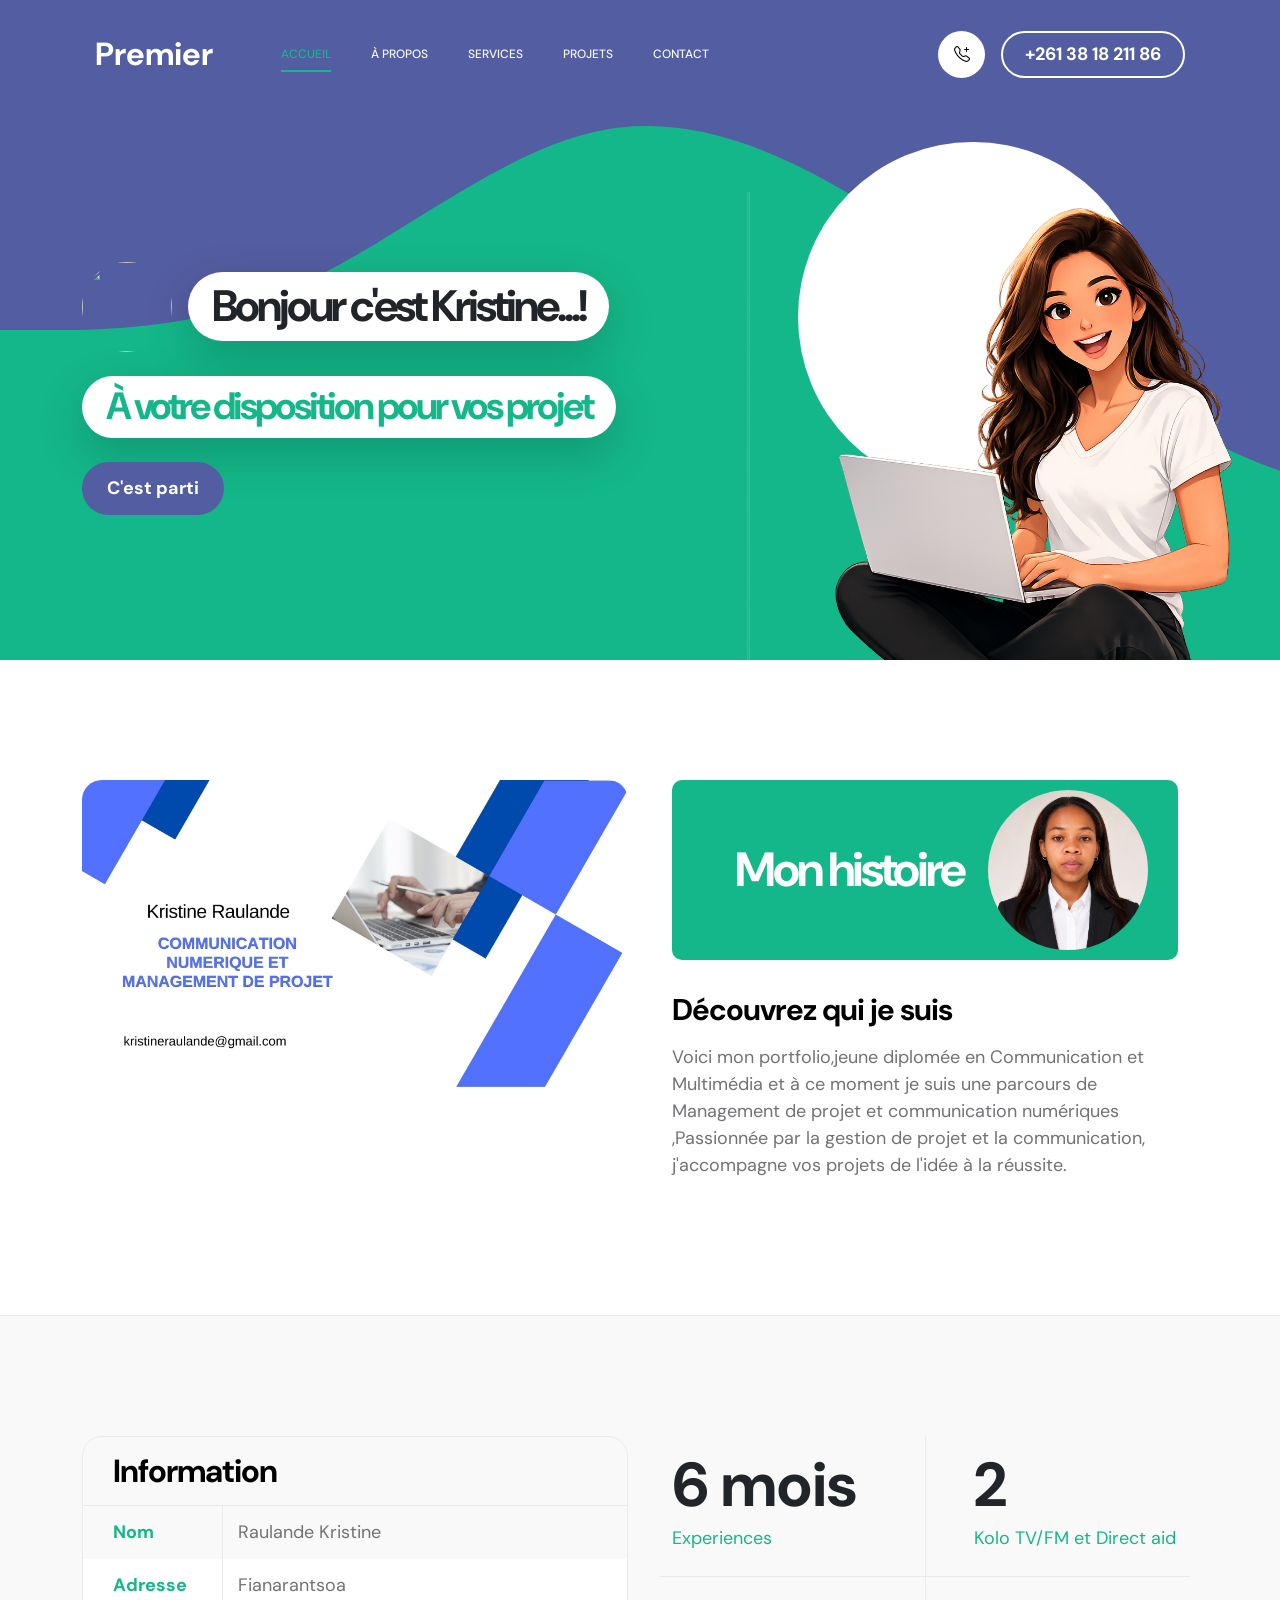
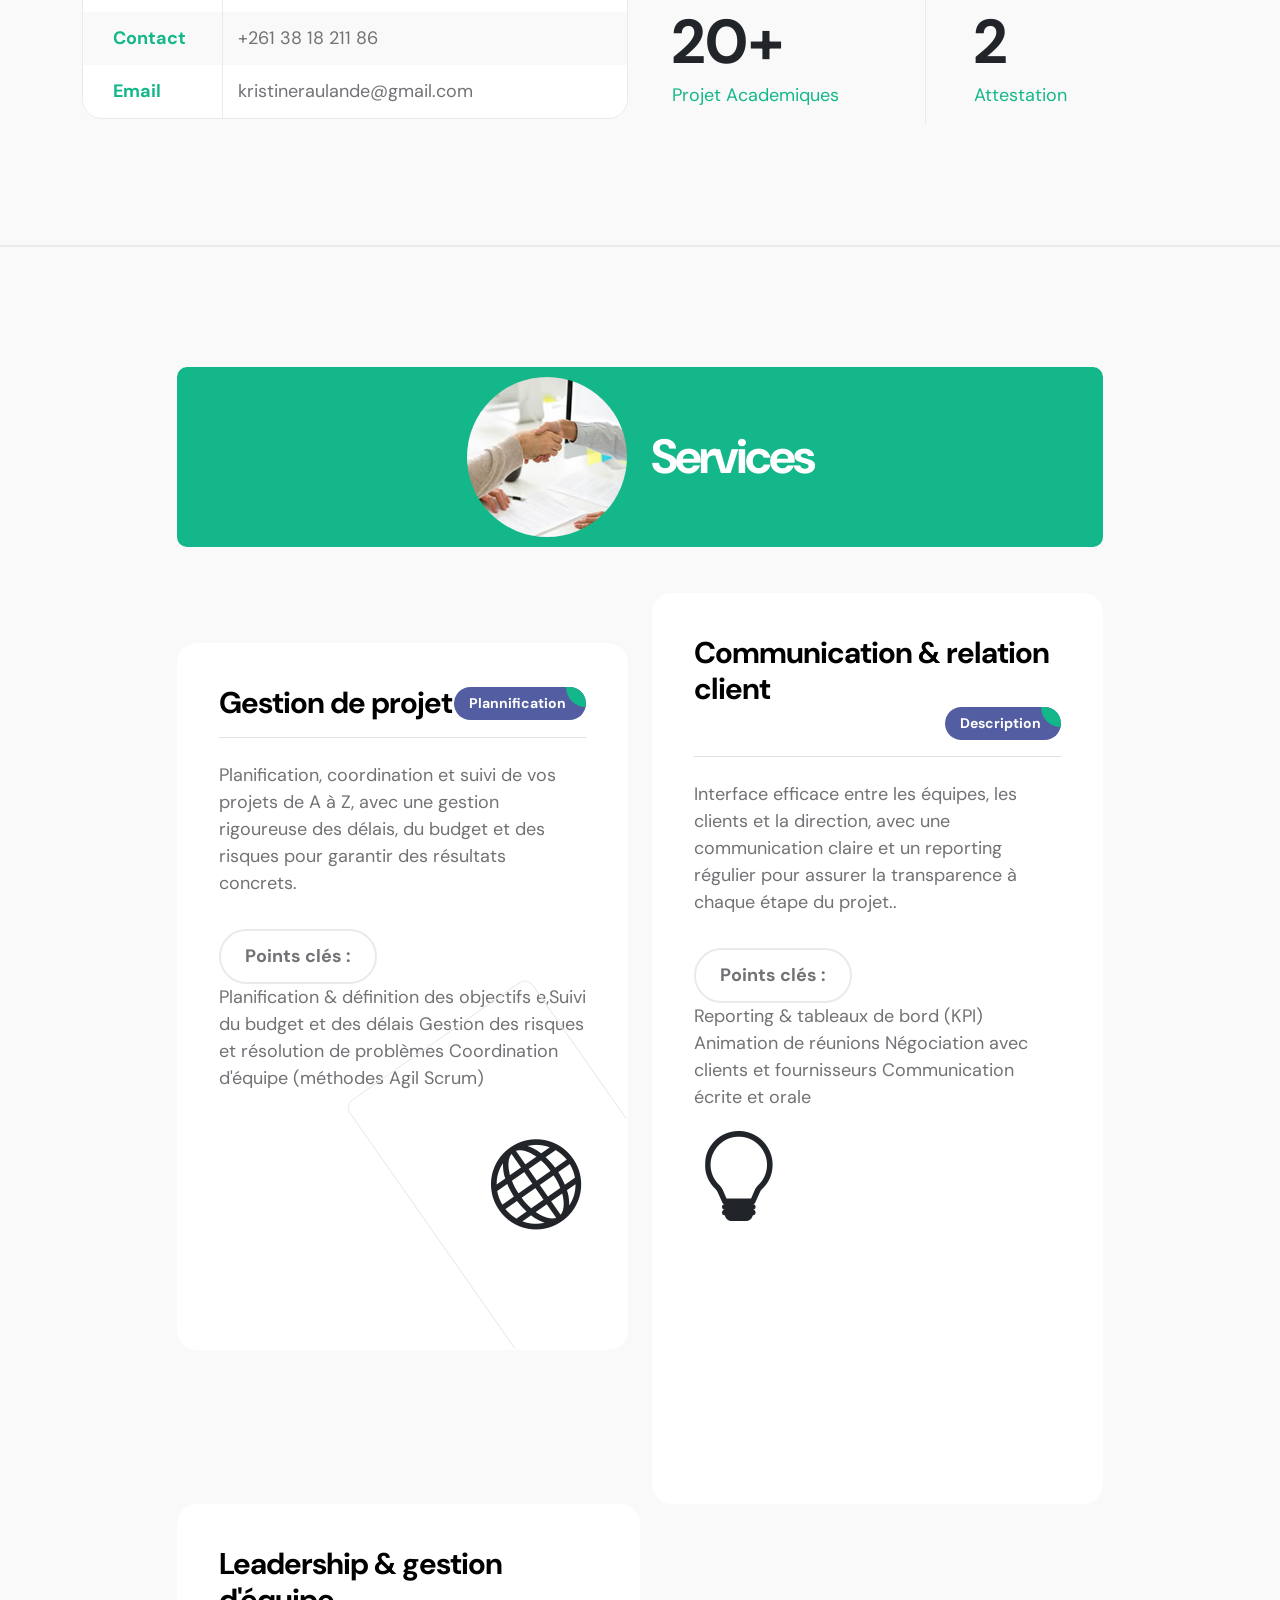
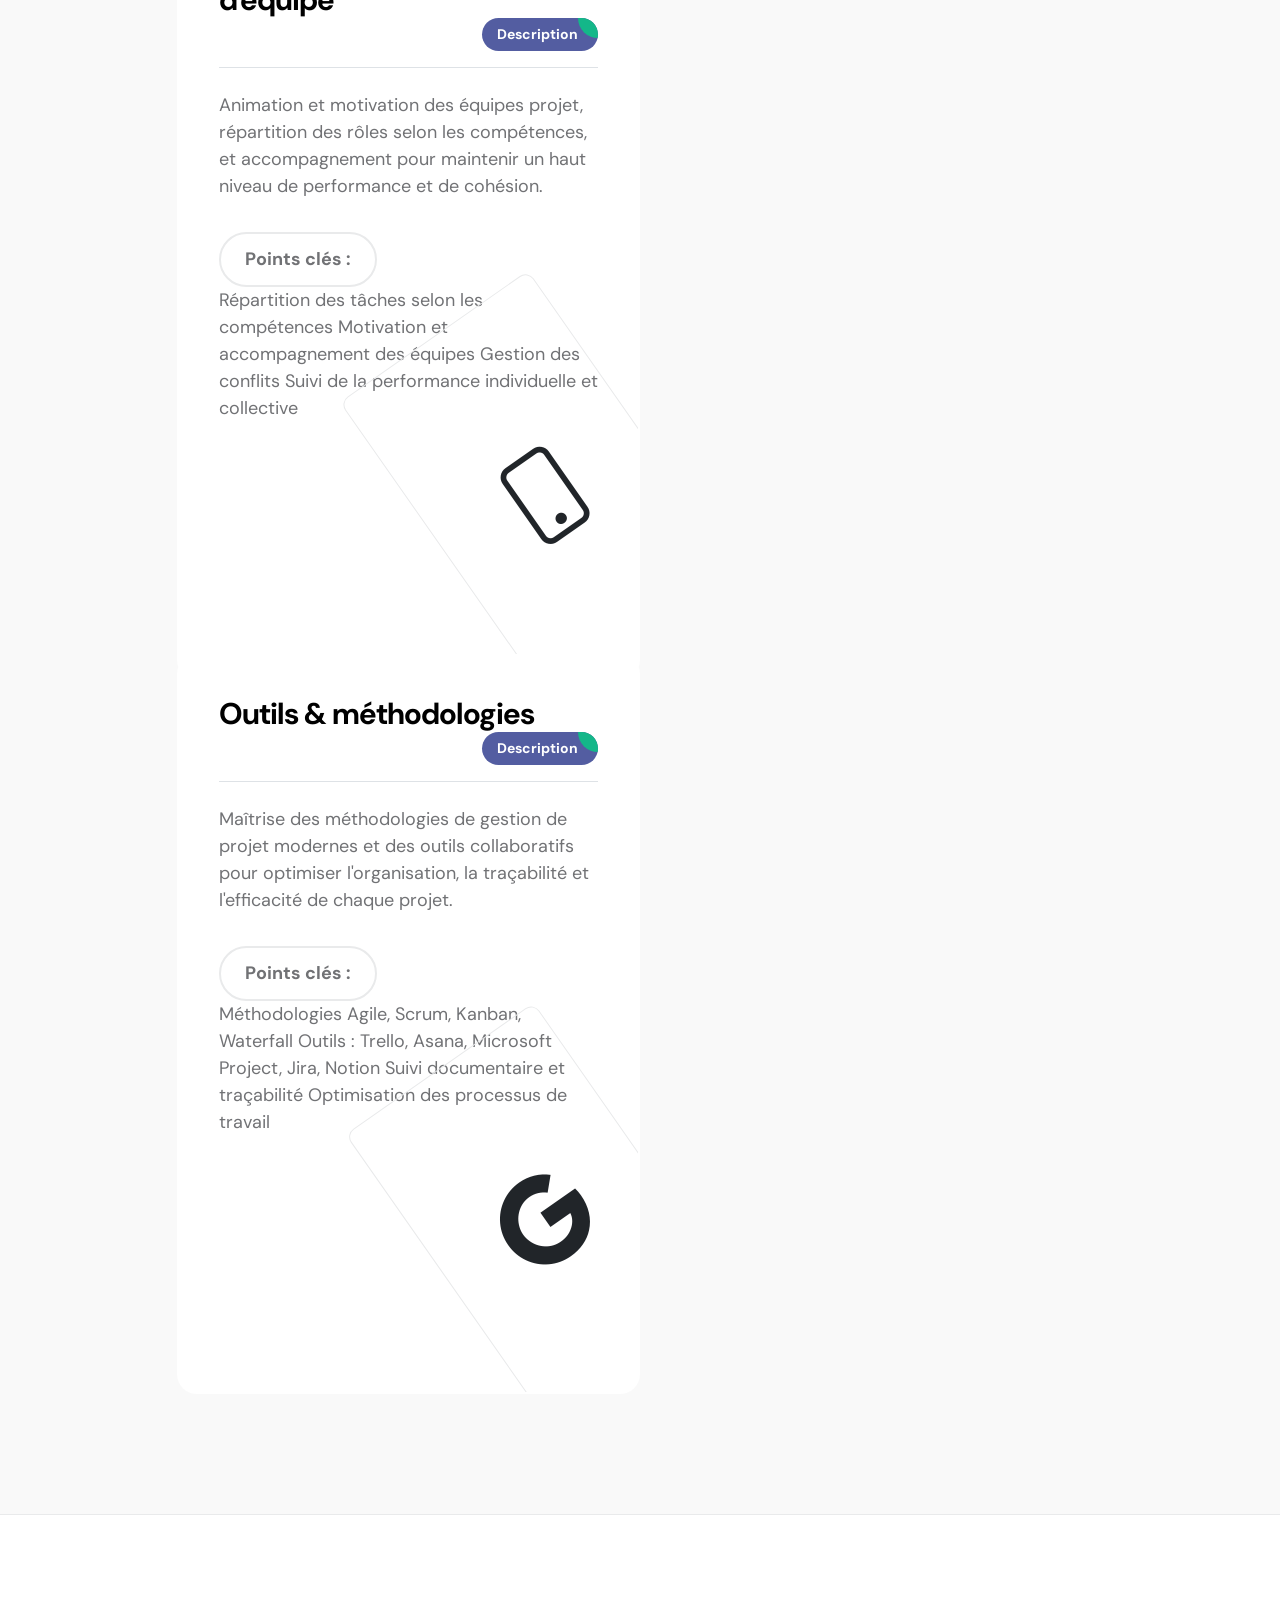
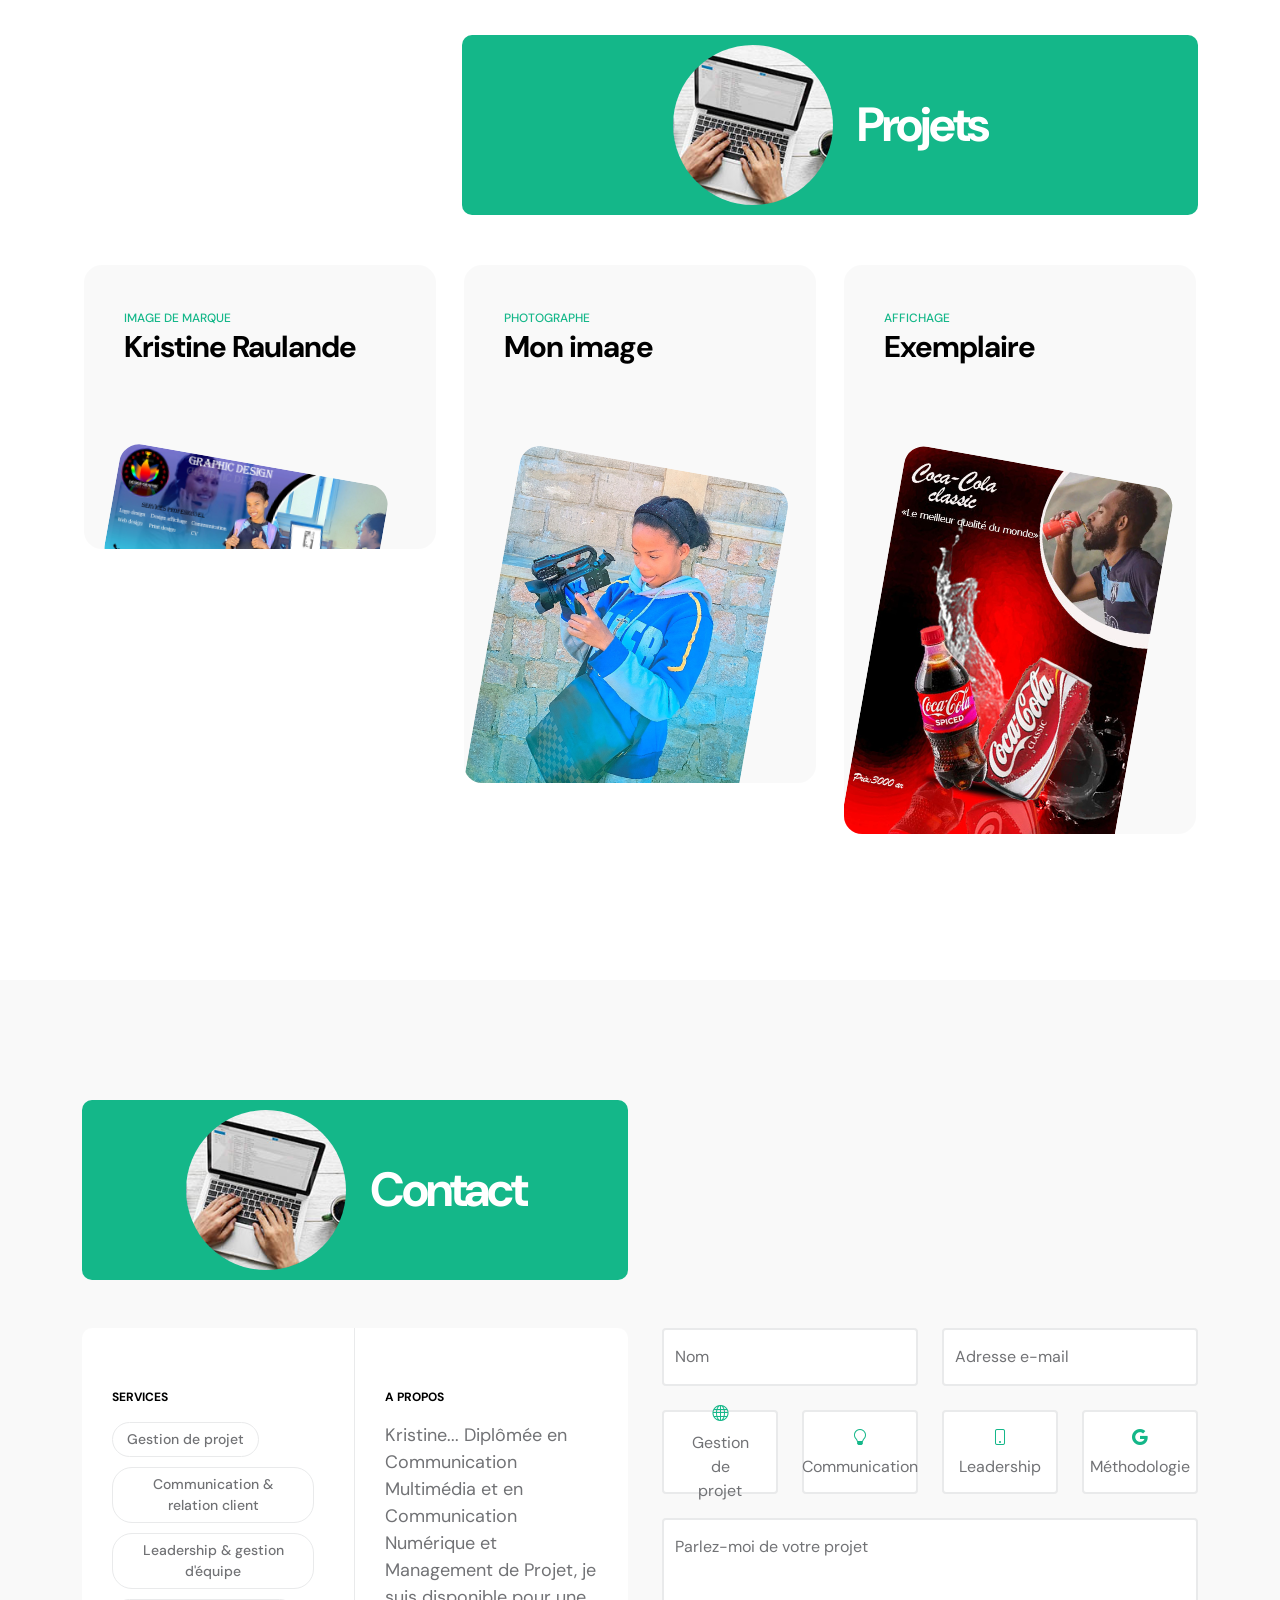
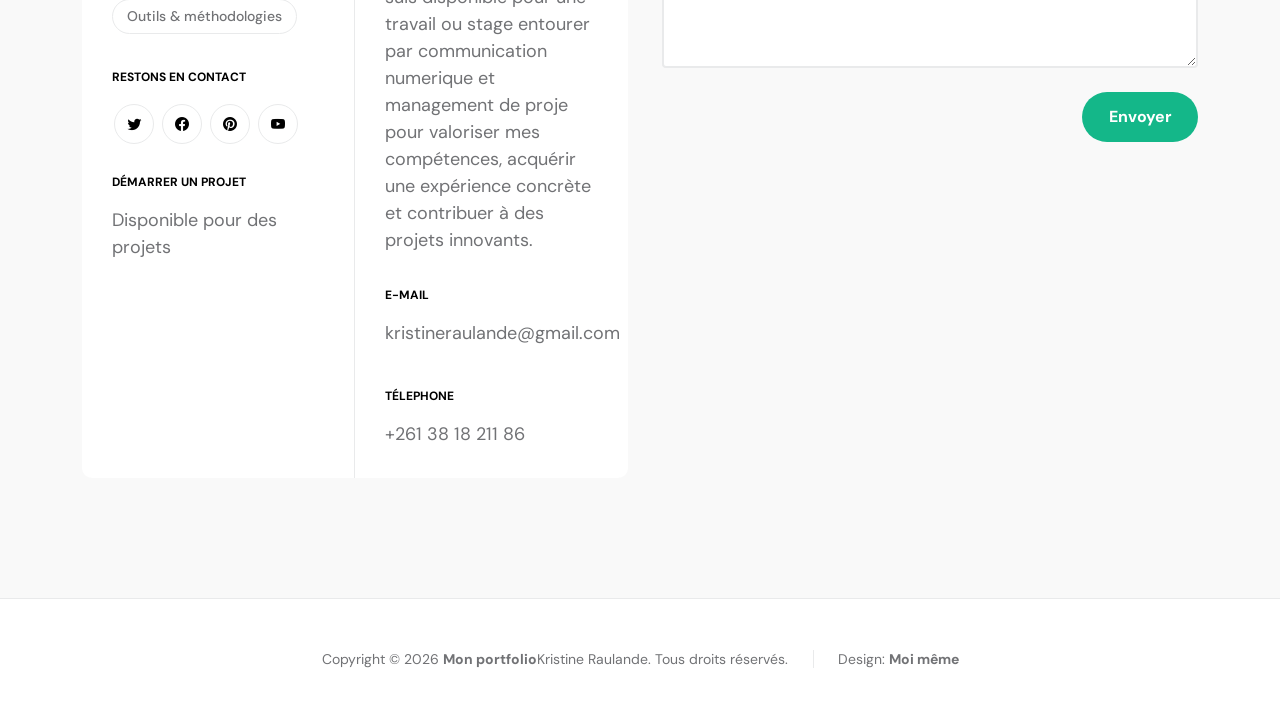
==== commit 1ca5b8b6: "Update index.html" ====
--- a/index.html
+++ b/index.html
@@ -52,7 +52,7 @@
                 <div class="d-flex align-items-center d-lg-none">
                     <i class="navbar-icon bi-telephone-plus me-3"></i>
                     <a class="custom-btn btn" href="#section_5">
-                        +261-38-211-86
+                        +261381821186
                     </a>
                 </div>
 
@@ -139,7 +139,7 @@
 
                                 <h3 class="pt-2 mb-3">Découvrez qui je suis</h3>
 
-                                <p>Voici mon portfolio,jeune étudiantes diplomée en Communication et Multimédia et à ce moment je suis une parcours de Management de projet et communication numériques
+                                <p>Voici mon portfolio,jeune diplomée en Communication et Multimédia et à ce moment je suis une parcours de Management de projet et communication numériques
                                 ,Passionnée par la gestion de projet et la communication, j'accompagne vos projets de l'idée à la réussite.</p>
                             </div>
                         </div>
@@ -265,7 +265,6 @@
                                             Animation de réunions
                                             Négociation avec clients et fournisseurs
                                             Communication écrite et orale</p>
-                                        <div class="services-icon-wrap d-flex justify-content-center align-items-center">
                                             <i class="services-icon bi-lightbulb"></i>
                                         </div>
                                     </div>
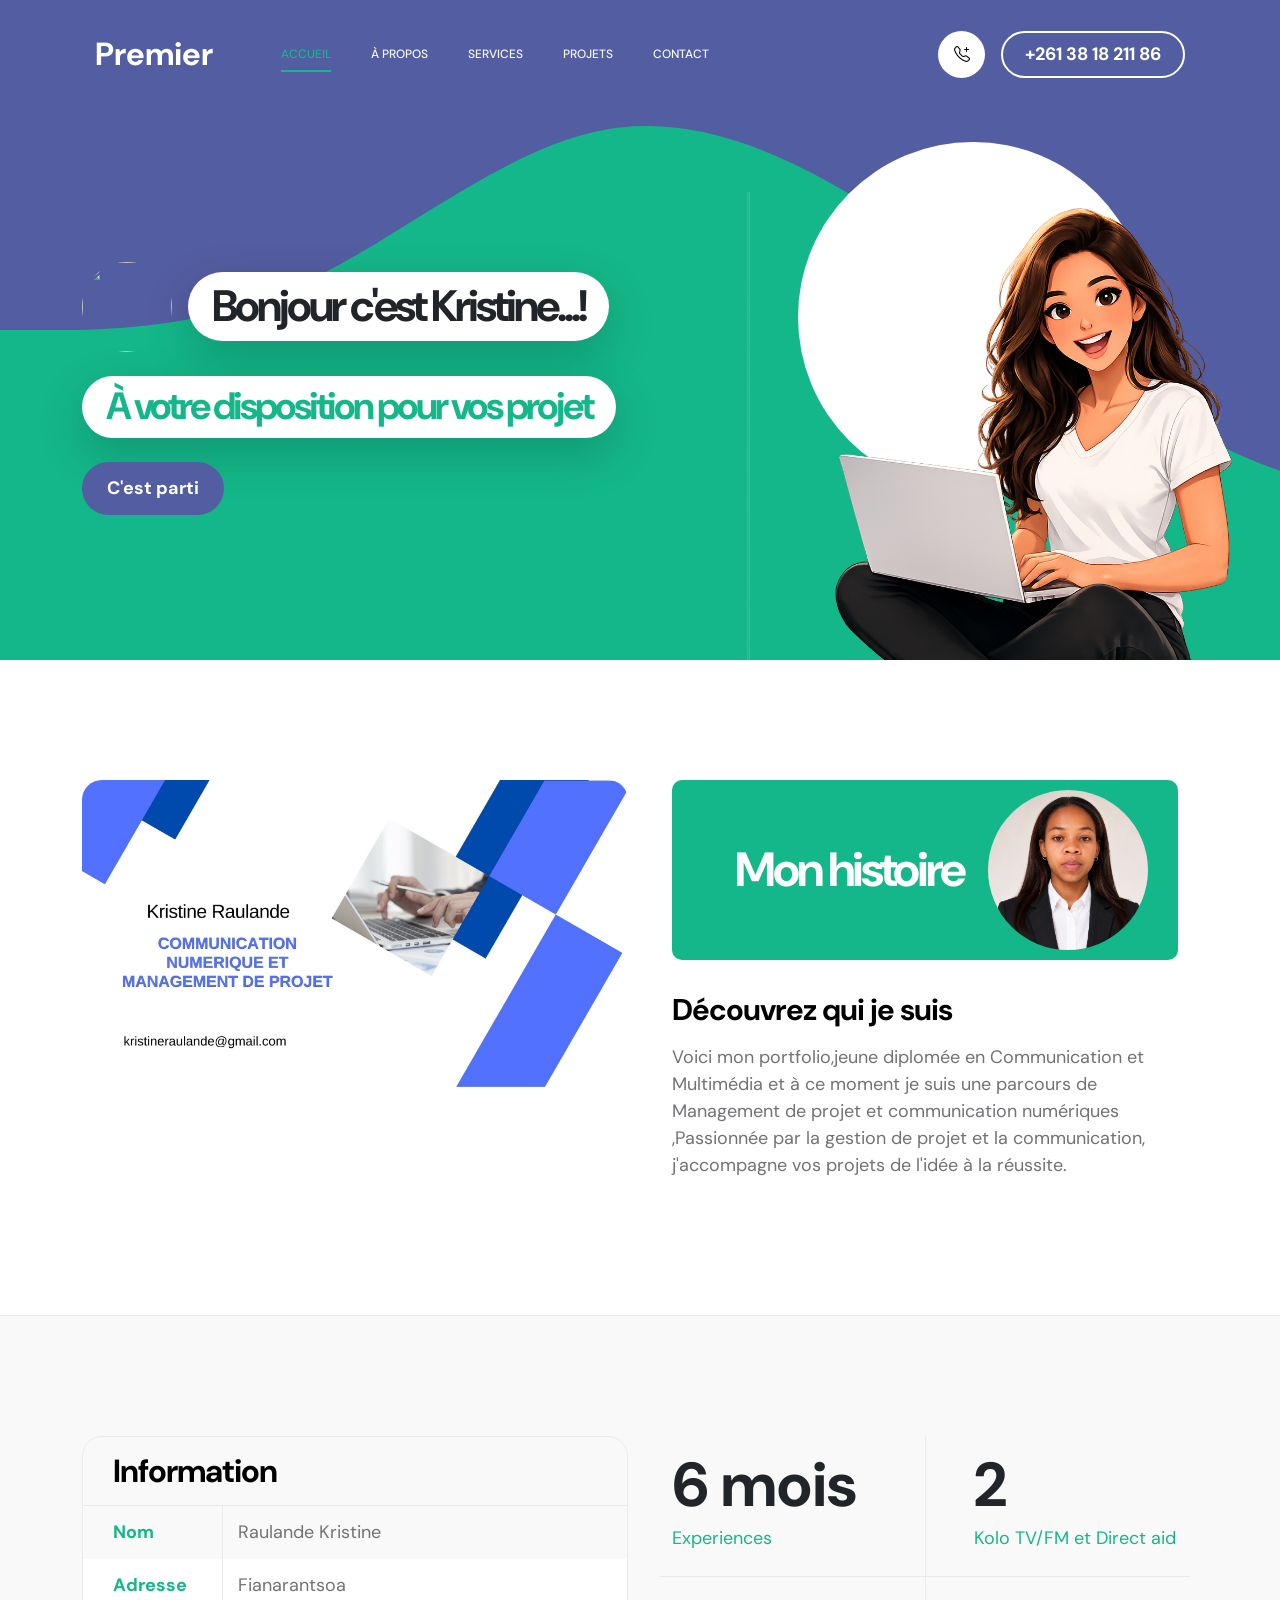
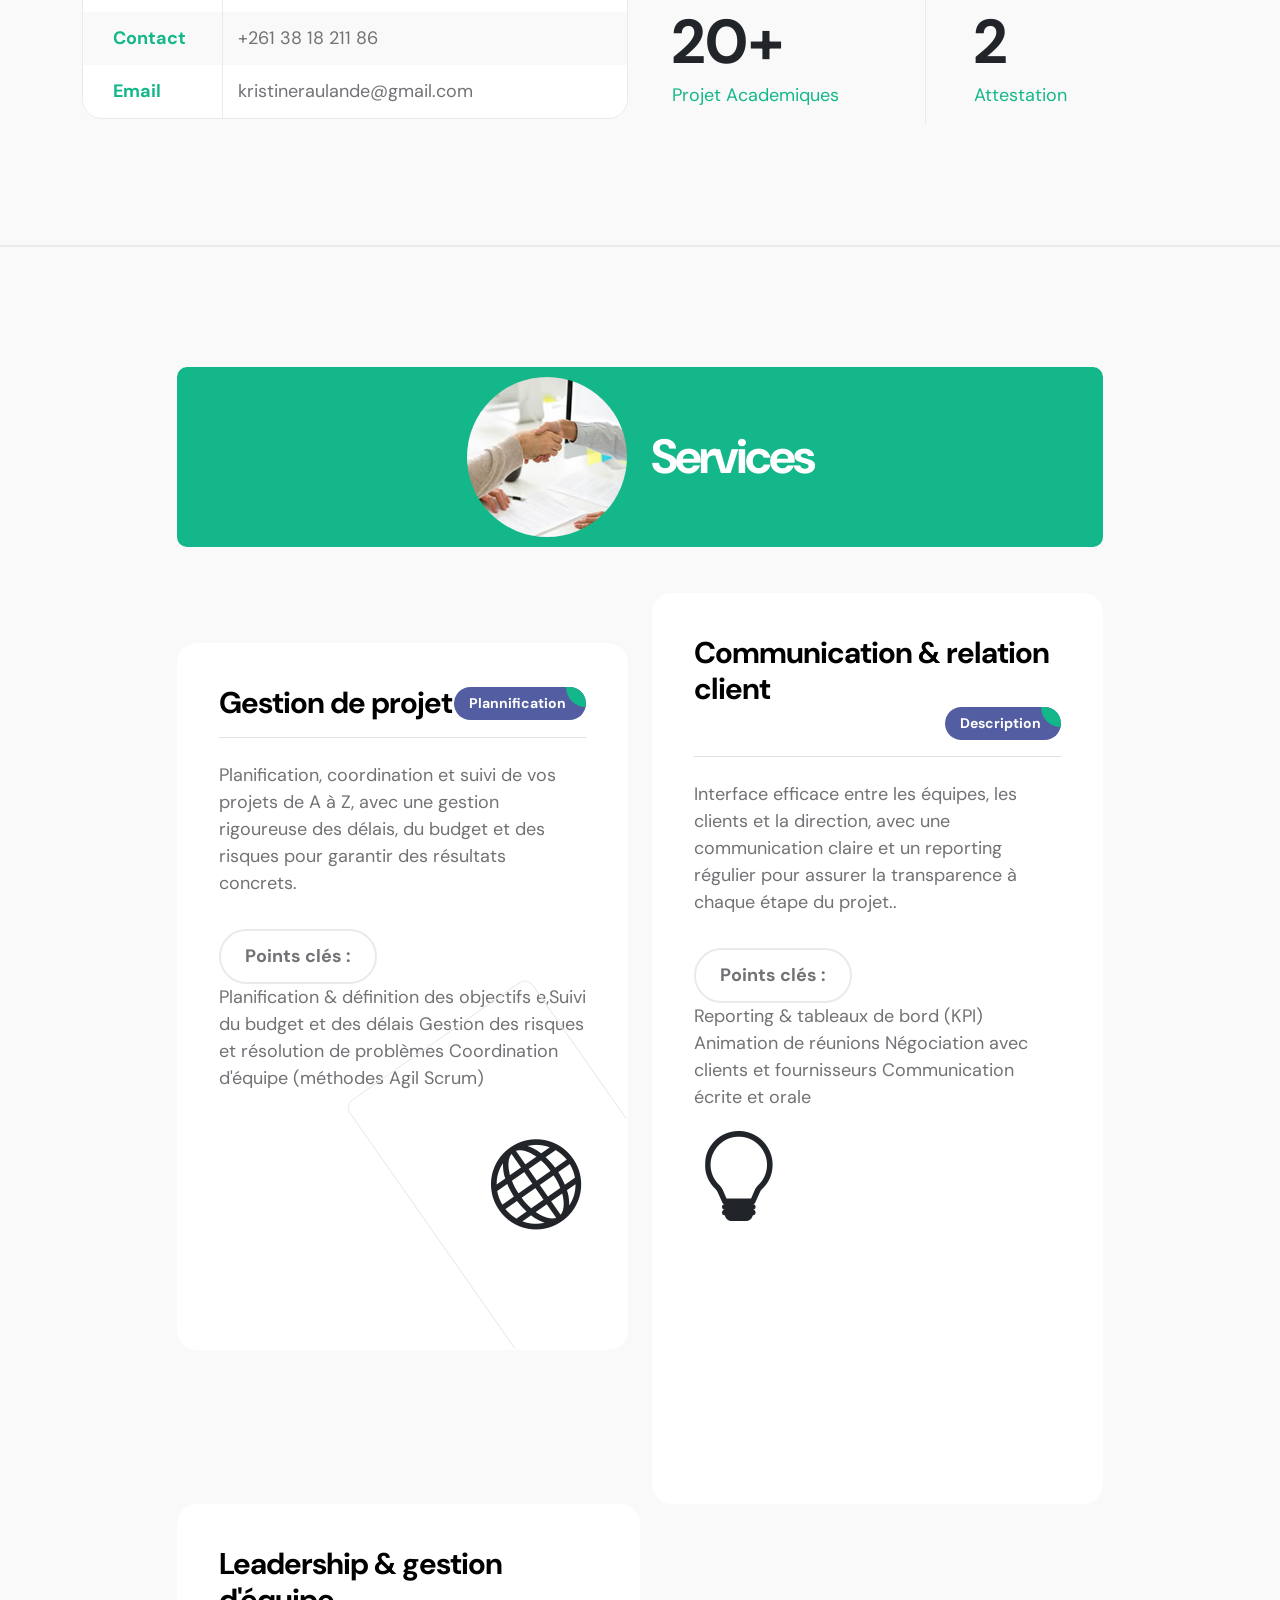
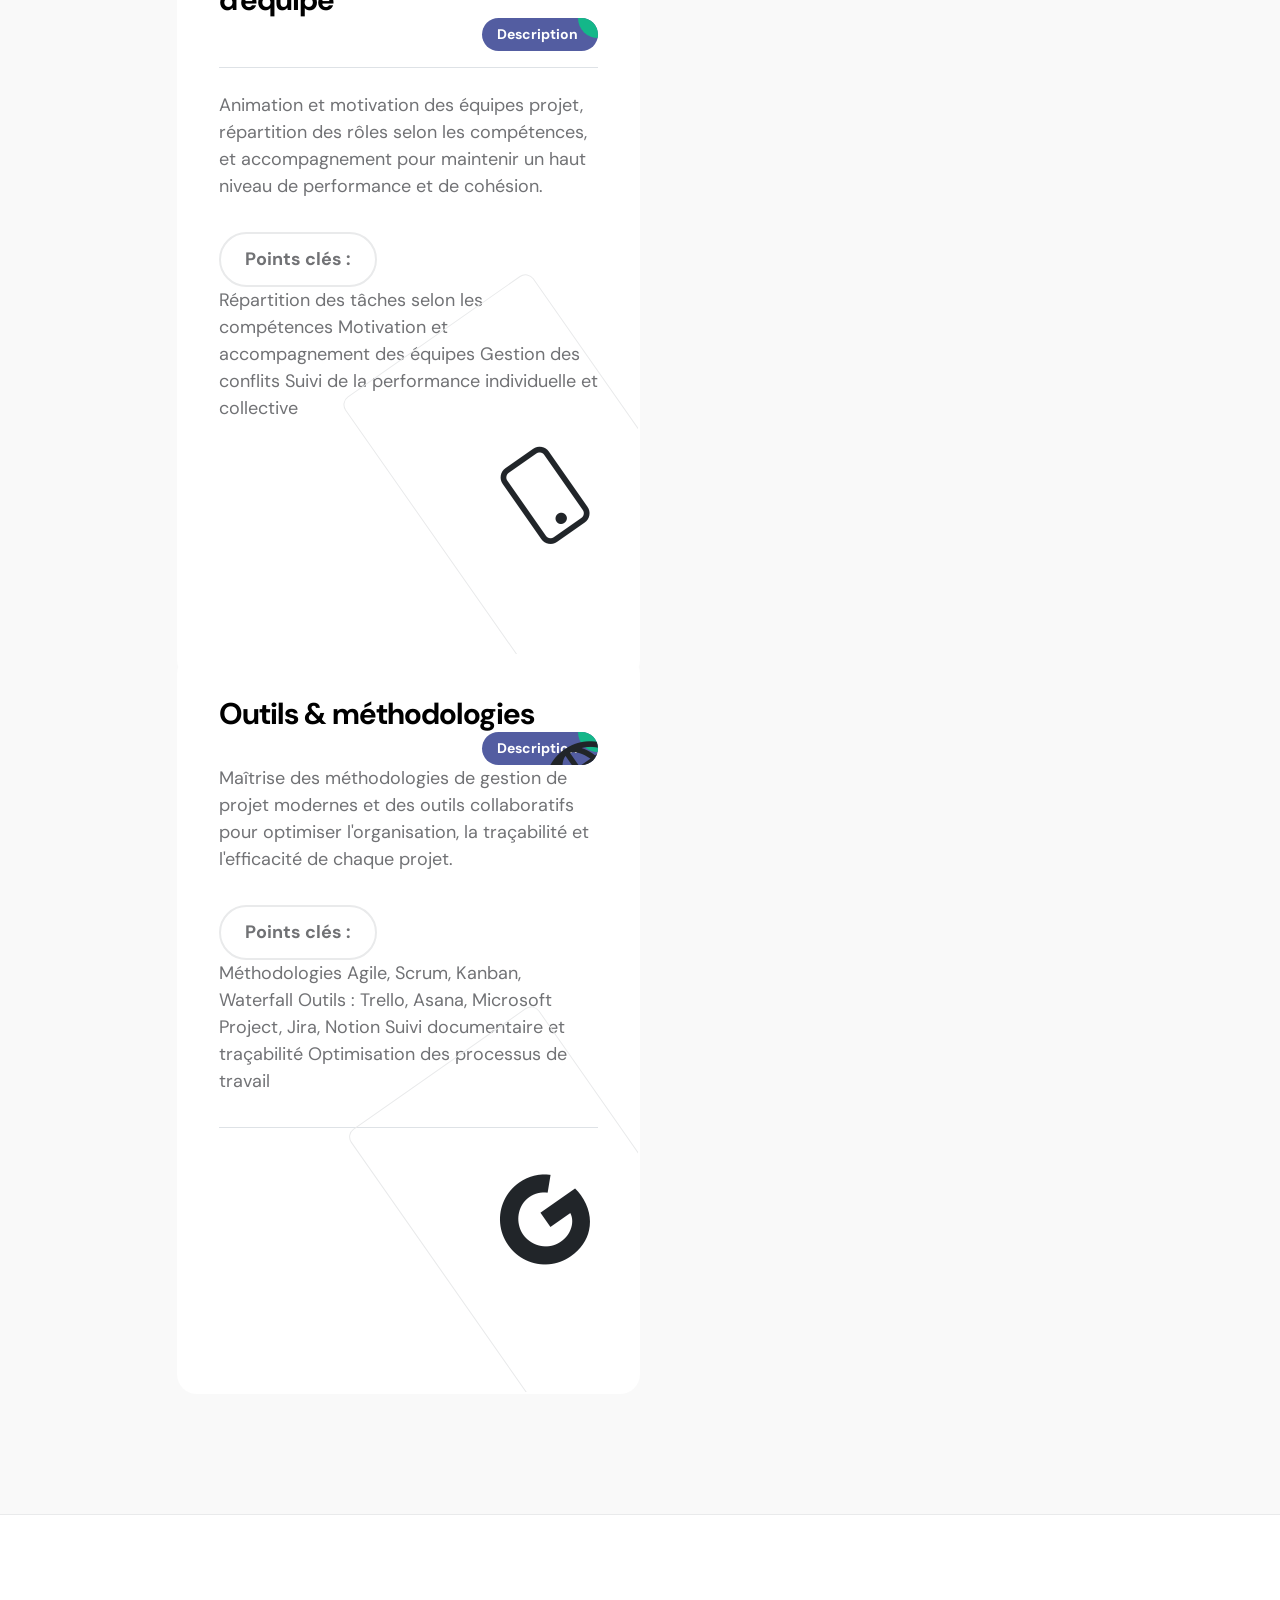
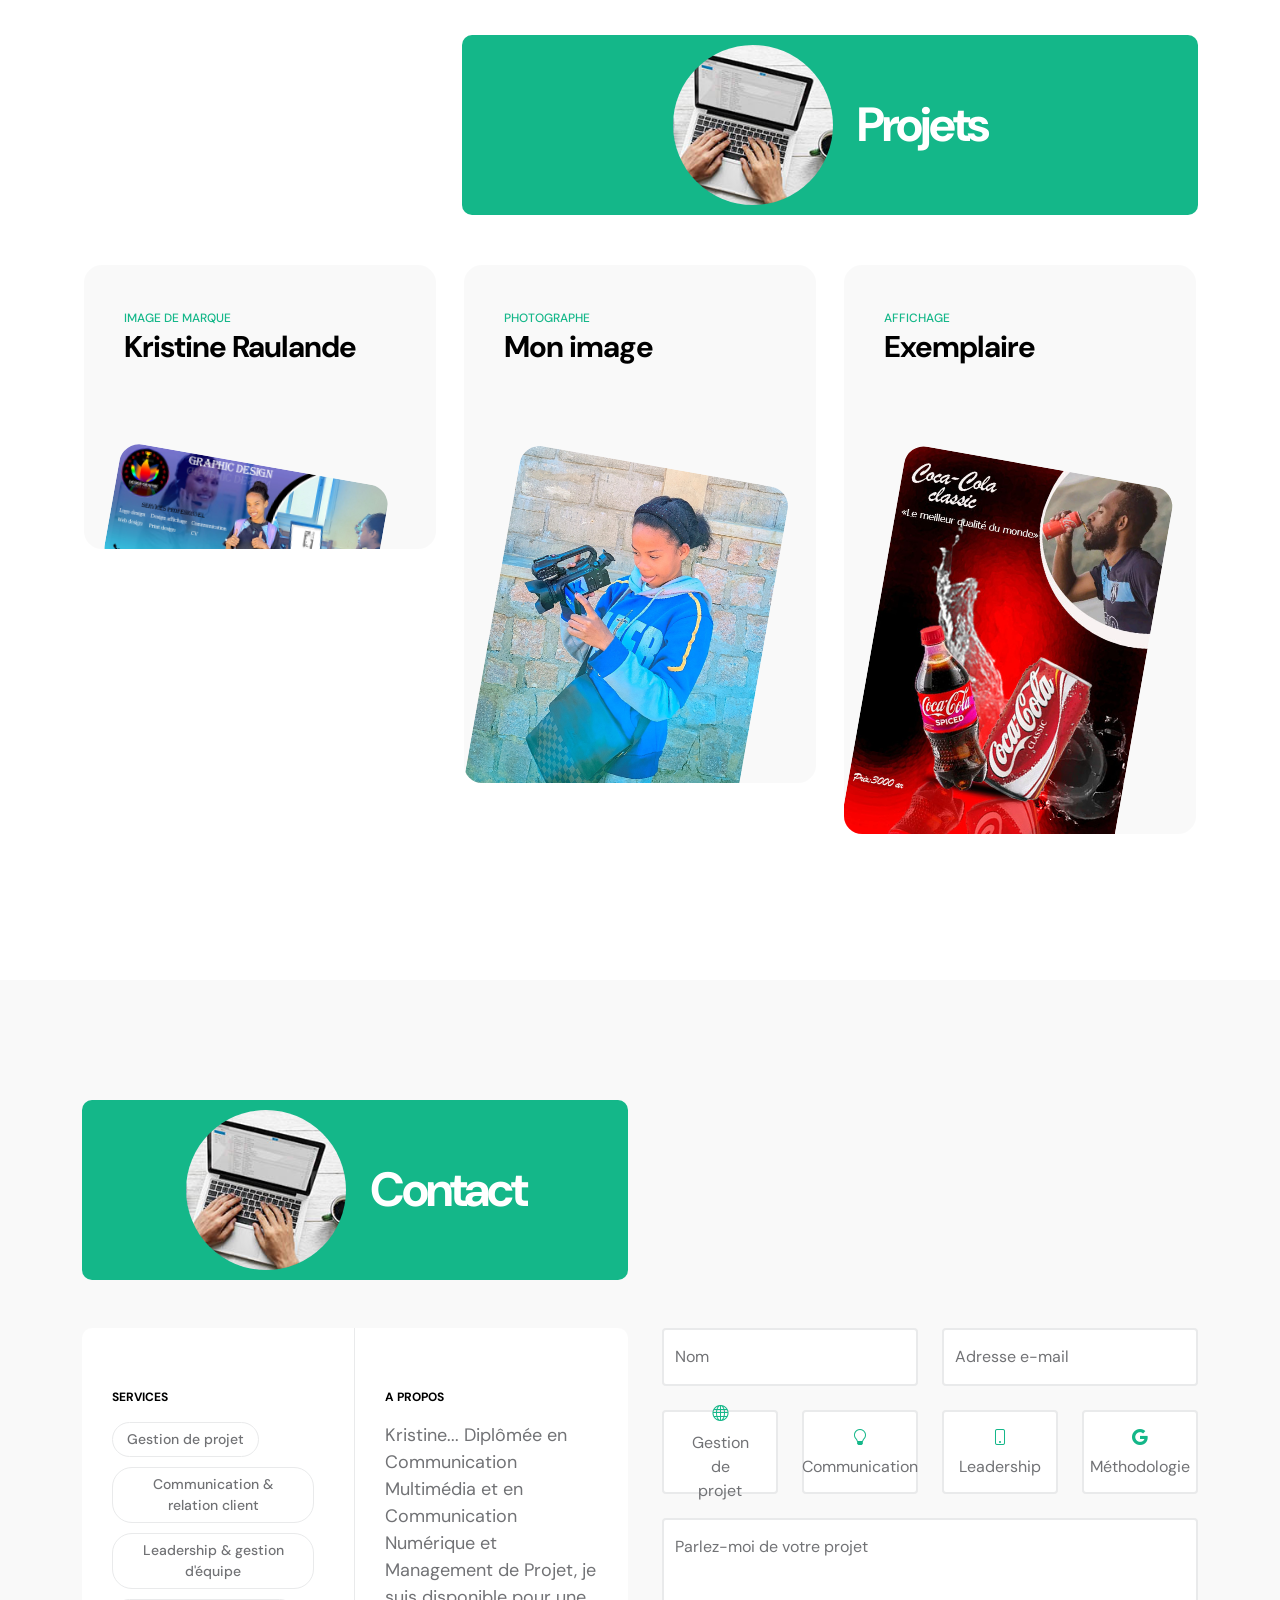
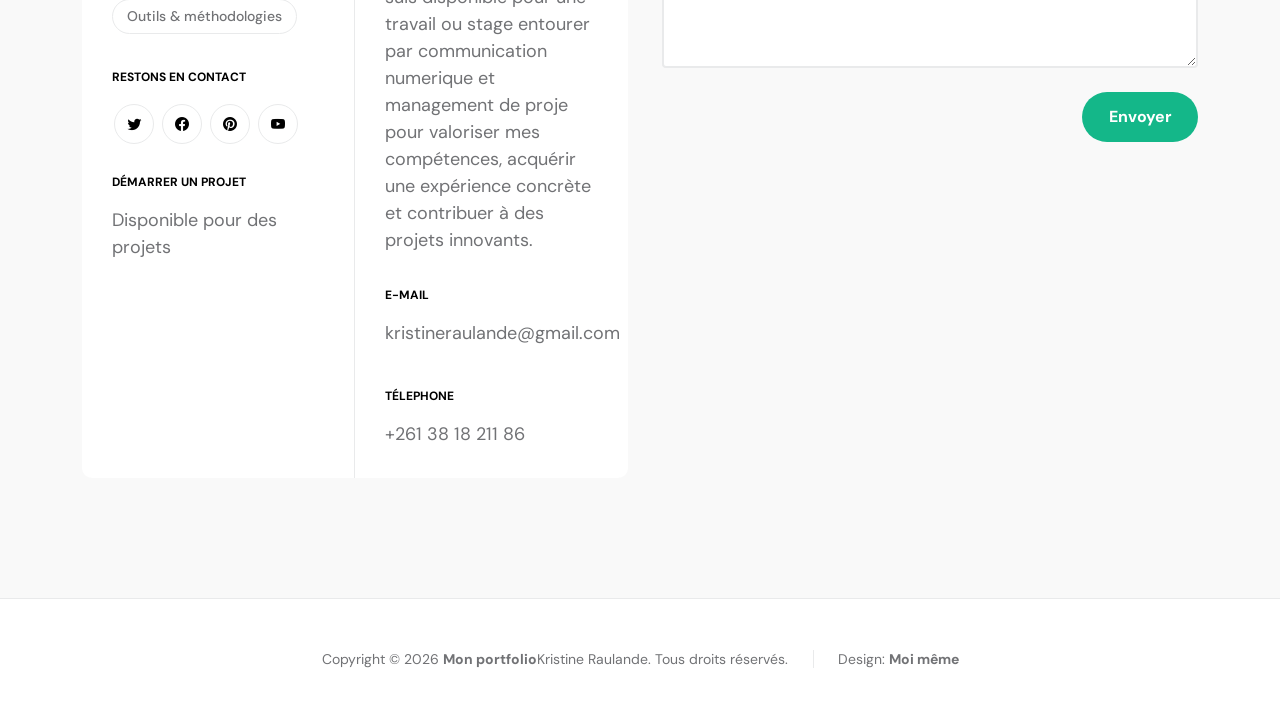
==== commit a50bc508: "Update index.html" ====
--- a/index.html
+++ b/index.html
@@ -304,6 +304,8 @@
                                             <div class="services-price-wrap ms-auto">
                                                 <p class="services-price-text mb-0">Description</p>
                                                 <div class="services-price-overlay"></div>
+                                             <div class="services-icon-wrap d-flex justify-content-center align-items-center">
+                                            <i class="services-icon bi-globe"></i>
                                             </div>
                                         </div>
 
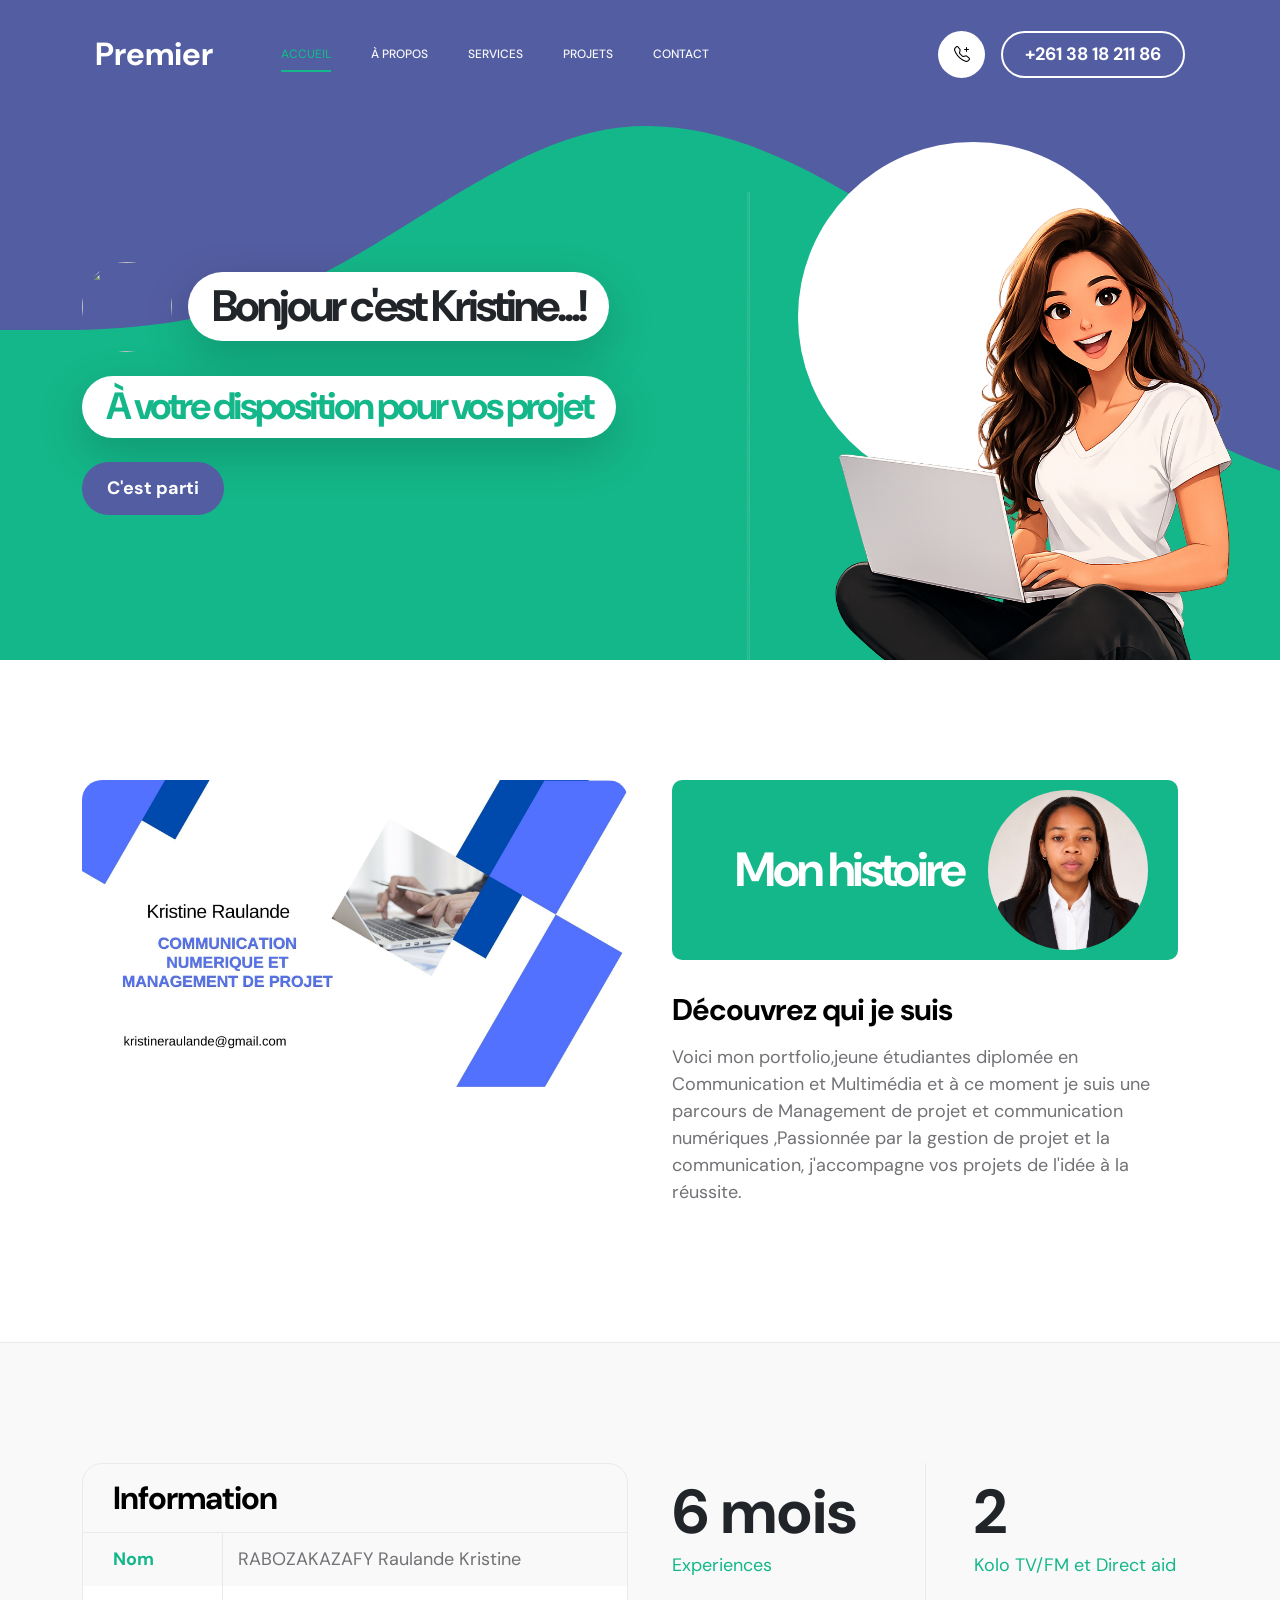
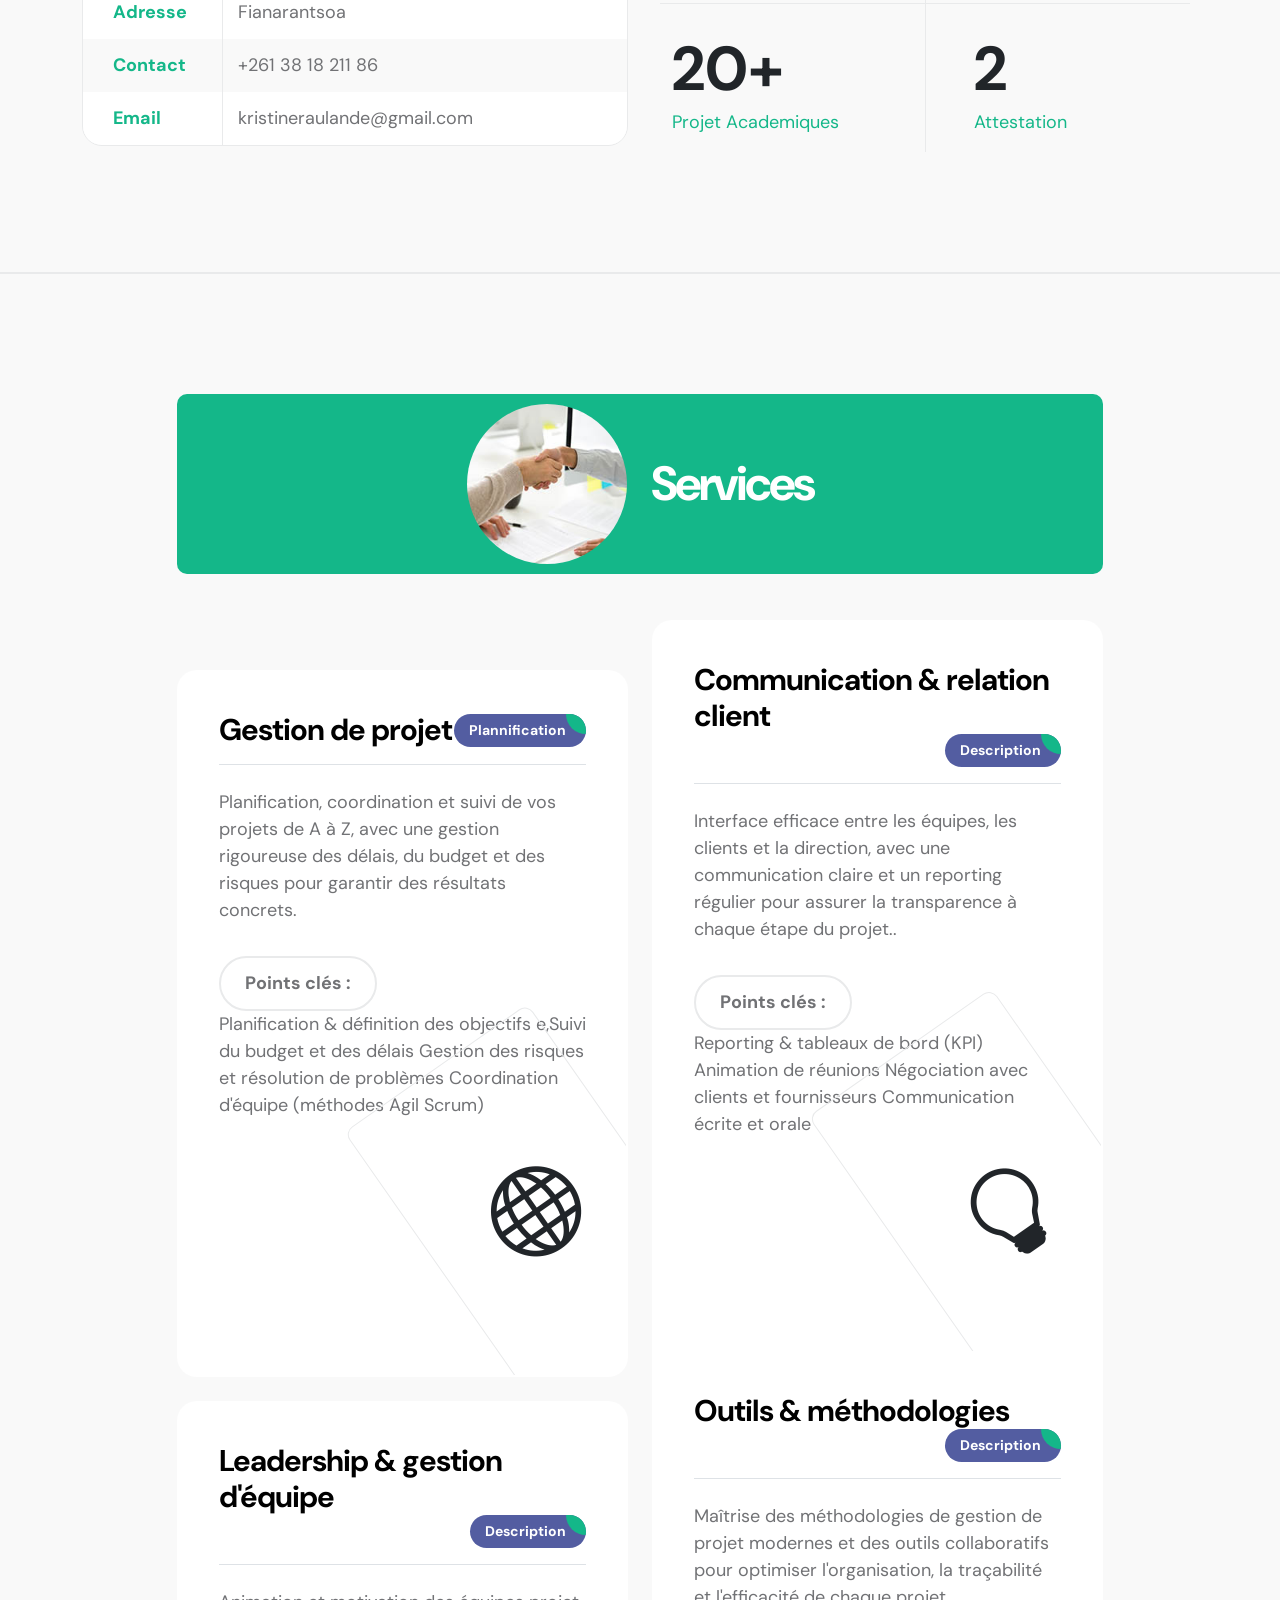
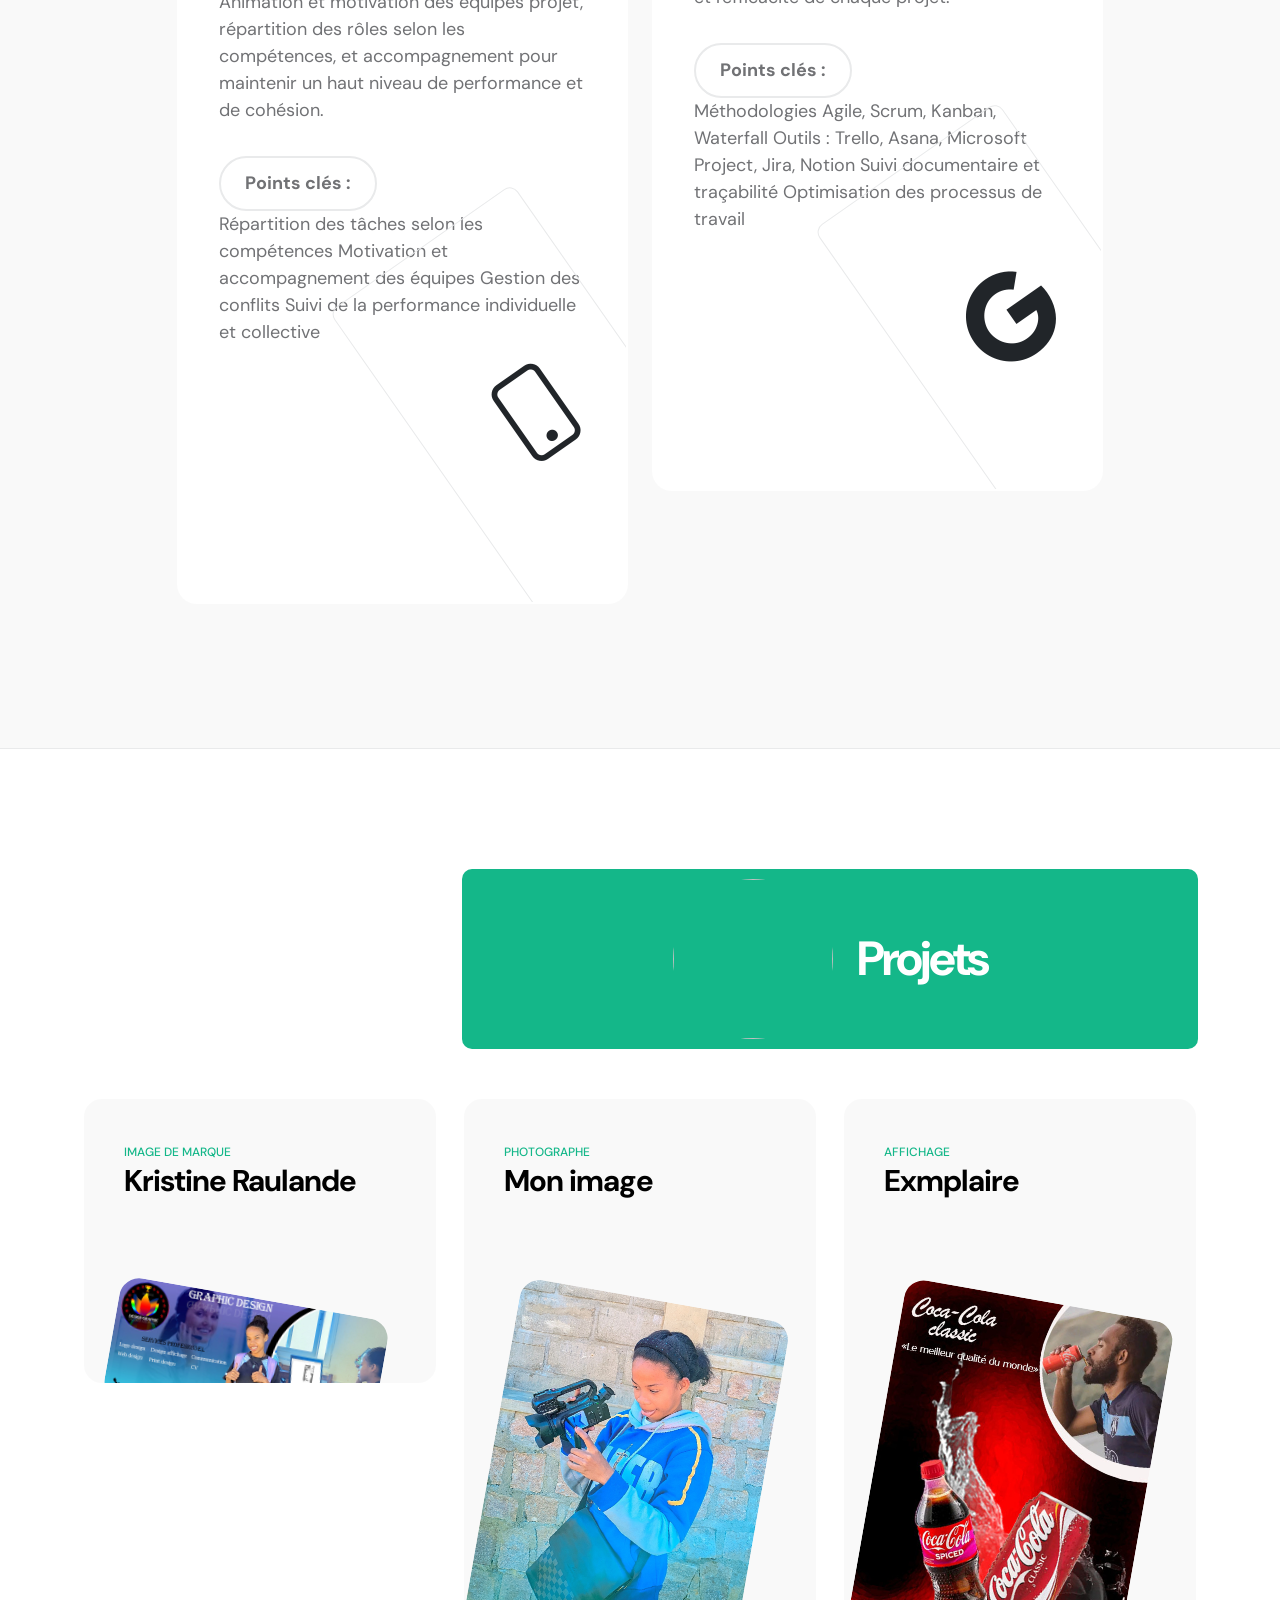
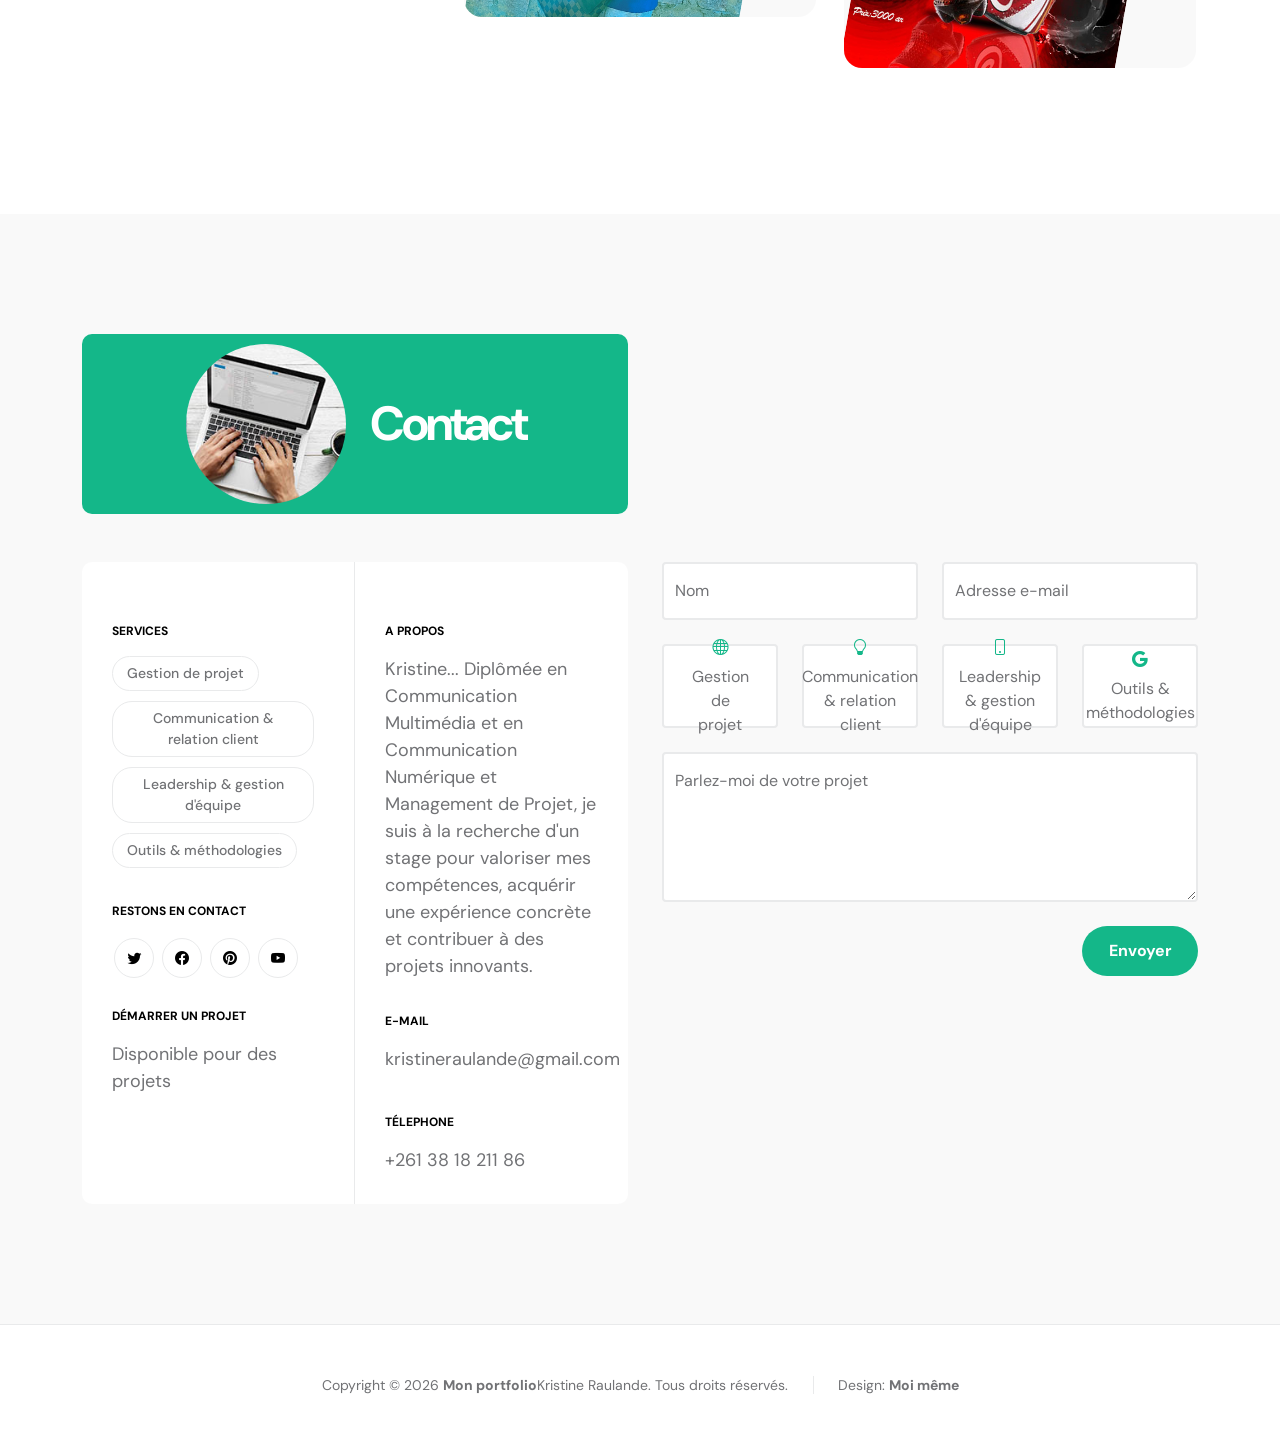
==== commit d7c12554: "Update index.html" ====
--- a/index.html
+++ b/index.html
@@ -52,7 +52,7 @@
                 <div class="d-flex align-items-center d-lg-none">
                     <i class="navbar-icon bi-telephone-plus me-3"></i>
                     <a class="custom-btn btn" href="#section_5">
-                        +261381821186
+                        120-240-9600
                     </a>
                 </div>
 
@@ -139,7 +139,7 @@
 
                                 <h3 class="pt-2 mb-3">Découvrez qui je suis</h3>
 
-                                <p>Voici mon portfolio,jeune diplomée en Communication et Multimédia et à ce moment je suis une parcours de Management de projet et communication numériques
+                                <p>Voici mon portfolio,jeune étudiantes diplomée en Communication et Multimédia et à ce moment je suis une parcours de Management de projet et communication numériques
                                 ,Passionnée par la gestion de projet et la communication, j'accompagne vos projets de l'idée à la réussite.</p>
                             </div>
                         </div>
@@ -161,7 +161,7 @@
                                 <div class="profile-body">
                                     <p>
                                         <span class="profile-small-title">Nom</span> 
-                                        <span> Raulande Kristine</span>
+                                        <span>RABOZAKAZAFY Raulande Kristine</span>
                                     </p><p>
                                         <span class="profile-small-title">Adresse</span> 
                                         <span>Fianarantsoa</span>
@@ -265,6 +265,7 @@
                                             Animation de réunions
                                             Négociation avec clients et fournisseurs
                                             Communication écrite et orale</p>
+                                        <div class="services-icon-wrap d-flex justify-content-center align-items-center">
                                             <i class="services-icon bi-lightbulb"></i>
                                         </div>
                                     </div>
@@ -304,8 +305,6 @@
                                             <div class="services-price-wrap ms-auto">
                                                 <p class="services-price-text mb-0">Description</p>
                                                 <div class="services-price-overlay"></div>
-                                             <div class="services-icon-wrap d-flex justify-content-center align-items-center">
-                                            <i class="services-icon bi-globe"></i>
                                             </div>
                                         </div>
 
@@ -336,7 +335,7 @@
 
                         <div class="col-lg-8 col-md-8 col-12 ms-auto">
                             <div class="section-title-wrap d-flex justify-content-center align-items-center mb-4">
-                                <img src="images/aerial-view-man-using-computer-laptop-wooden-table.jpg" class="avatar-image img-fluid" alt="">
+                                <img src="images/white-desk-work-study-aesthetics.jpg" class="avatar-image img-fluid" alt="">
 
                                 <h2 class="text-white ms-4 mb-0">Projets</h2>
                             </div>
@@ -377,7 +376,7 @@
                                 <div class="projects-info">
                                     <small class="projects-tag">Affichage</small>
 
-                                    <h3 class="projects-title">Exemplaire</h3>
+                                    <h3 class="projects-title">Exmplaire</h3>
                                 </div>
 
                                 <a href="images/projects/true-agency-9Bjog5FZ-oc-unsplash.jpg" class="popup-image">
@@ -442,7 +441,7 @@
 
                                     <p class="mb-2">
                                         Kristine... Diplômée en Communication Multimédia et en Communication Numérique et Management de Projet,
-                                         je suis disponible pour une travail ou stage entourer par communication numerique et management de proje  pour valoriser mes compétences, acquérir une expérience concrète 
+                                         je suis à la recherche d'un stage pour valoriser mes compétences, acquérir une expérience concrète 
                                          et contribuer à des projets innovants. 
                               </p>
 
@@ -500,7 +499,7 @@
 
                                                 <label class="form-check-label" for="inlineCheckbox2">
                                                     <i class="bi-lightbulb form-check-icon"></i>
-                                                    <span class="form-check-label-text">Communication</span>
+                                                    <span class="form-check-label-text">Communication & relation client</span>
                                                 </label>
                                             </div>
                                         </div>
@@ -511,7 +510,7 @@
 
                                                 <label class="form-check-label" for="inlineCheckbox3">
                                                     <i class="bi-phone form-check-icon"></i>
-                                                    <span class="form-check-label-text">Leadership</span>
+                                                    <span class="form-check-label-text">Leadership & gestion d'équipe</span>
                                                 </label>
                                             </div>
                                         </div>
@@ -522,7 +521,7 @@
 
                                                 <label class="form-check-label" for="inlineCheckbox4">
                                                     <i class="bi-google form-check-icon"></i>
-                                                    <span class="form-check-label-text">Méthodologie</span>
+                                                    <span class="form-check-label-text">Outils & méthodologies</span>
                                                 </label>
                                             </div>
                                         </div>
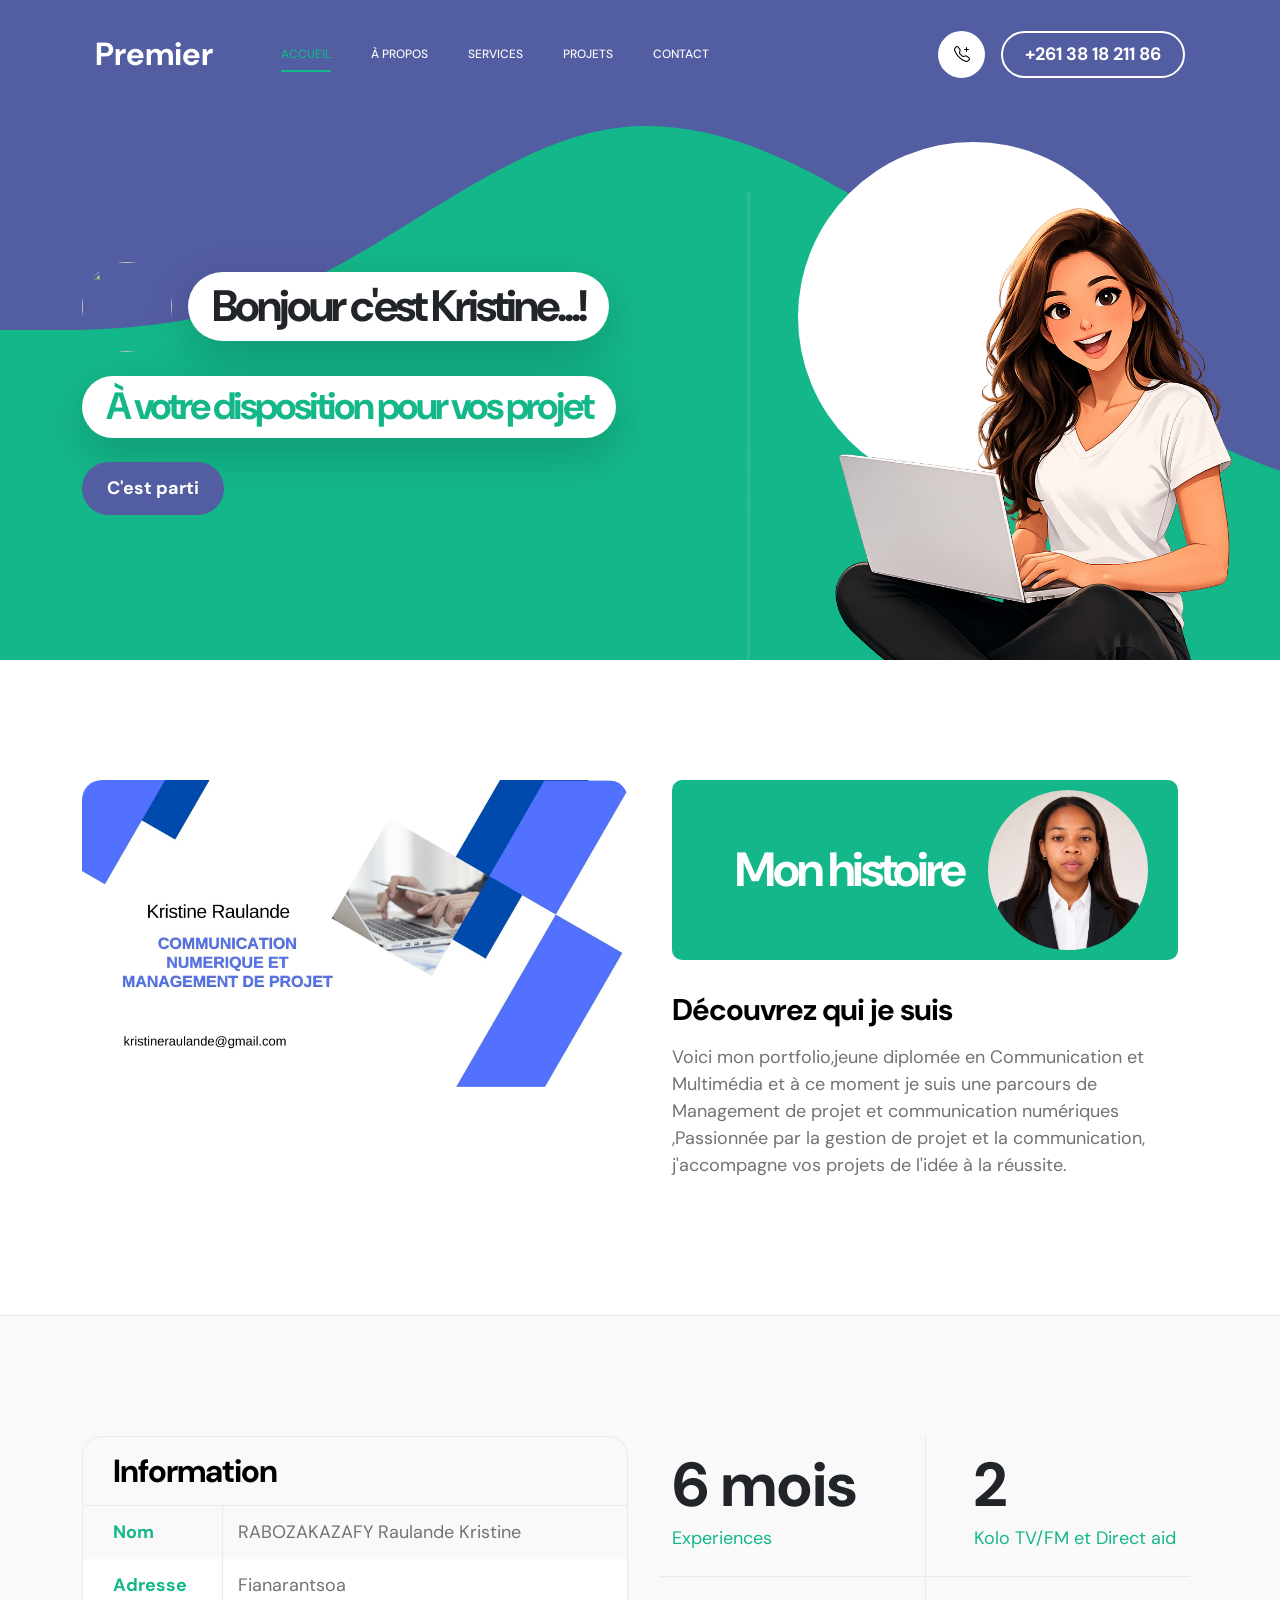
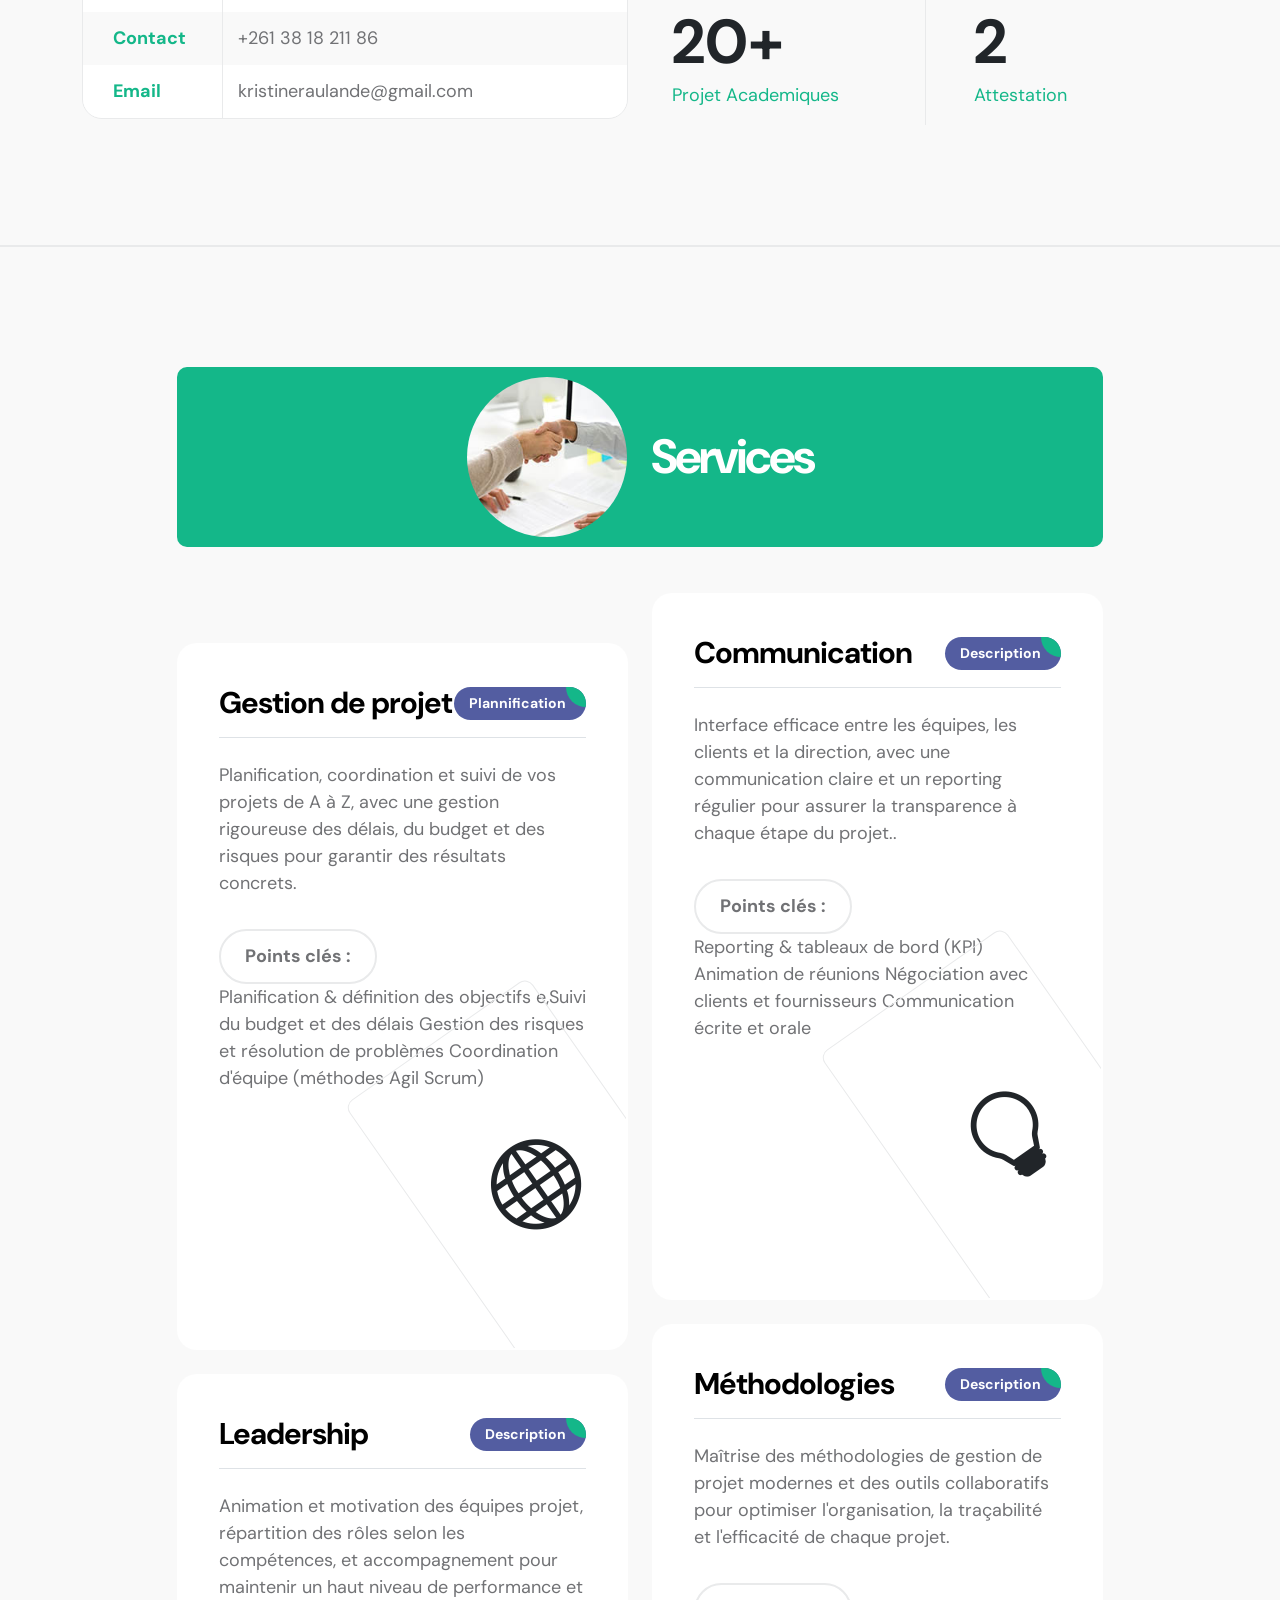
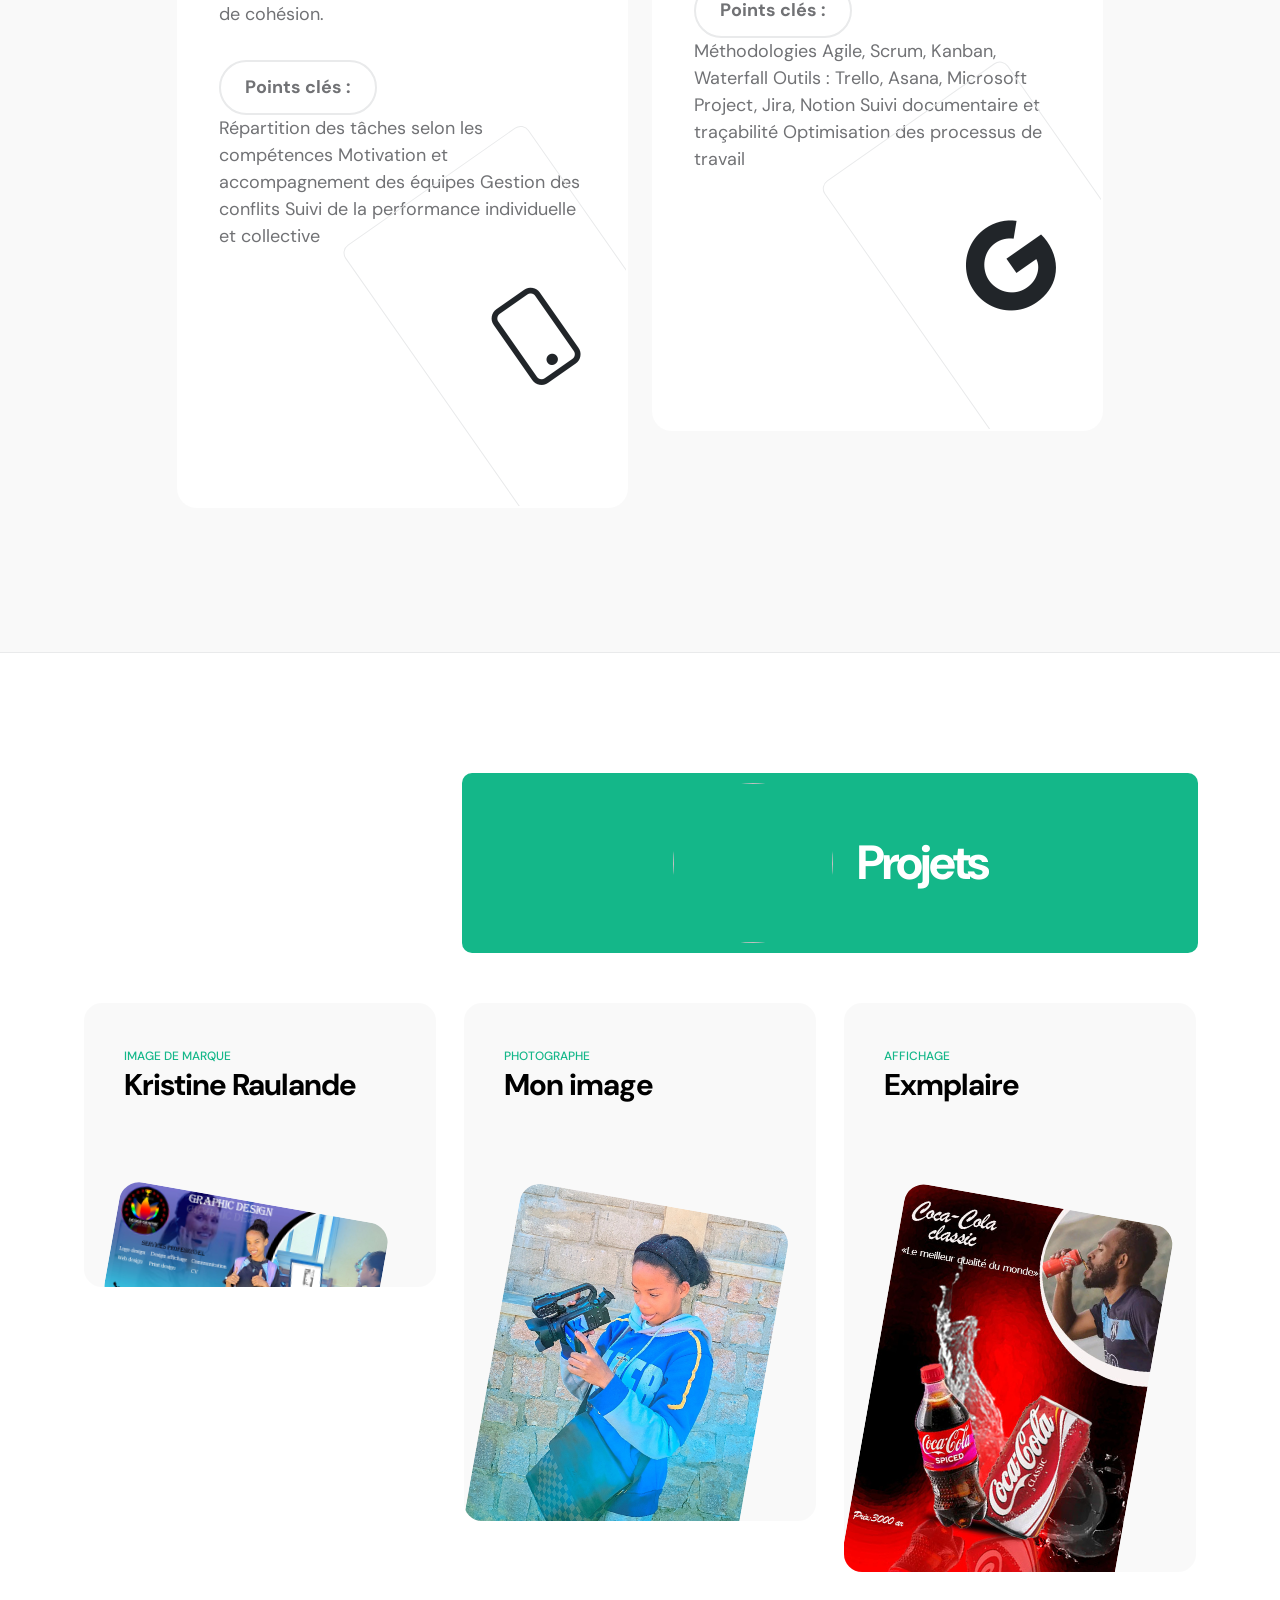
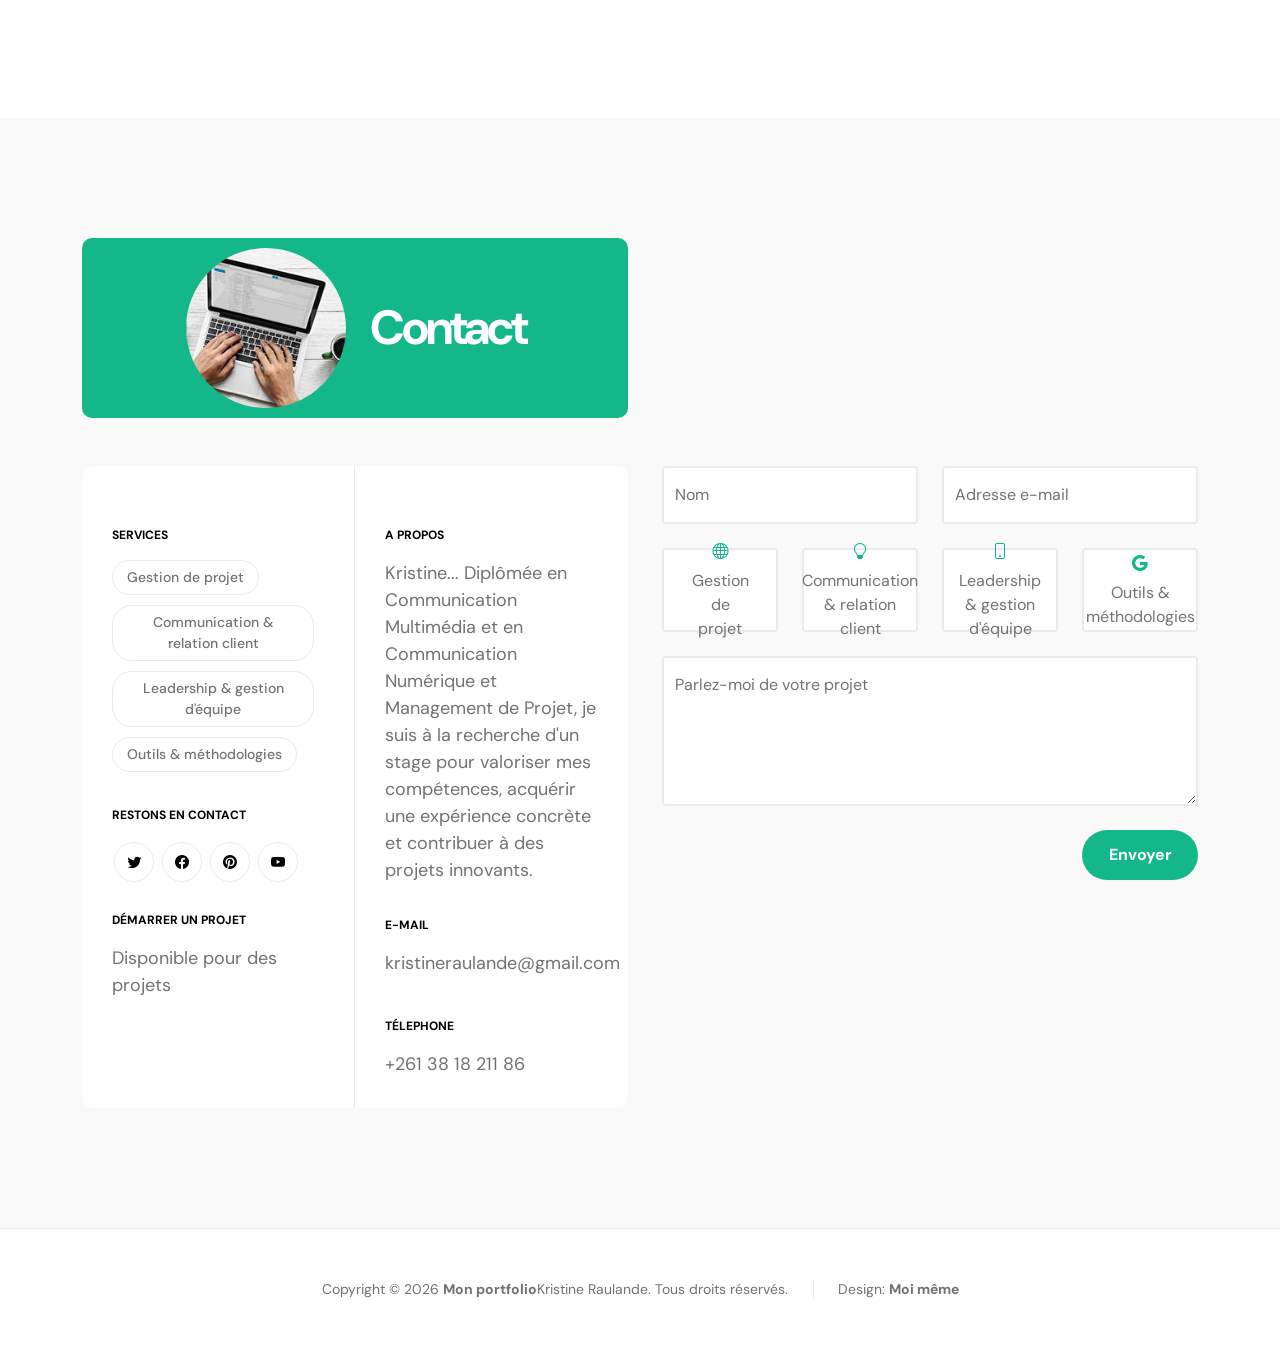
==== commit d5930171: "Update index.html" ====
--- a/index.html
+++ b/index.html
@@ -52,7 +52,7 @@
                 <div class="d-flex align-items-center d-lg-none">
                     <i class="navbar-icon bi-telephone-plus me-3"></i>
                     <a class="custom-btn btn" href="#section_5">
-                        120-240-9600
+                        +261 38 18 211 86
                     </a>
                 </div>
 
@@ -139,7 +139,7 @@
 
                                 <h3 class="pt-2 mb-3">Découvrez qui je suis</h3>
 
-                                <p>Voici mon portfolio,jeune étudiantes diplomée en Communication et Multimédia et à ce moment je suis une parcours de Management de projet et communication numériques
+                                <p>Voici mon portfolio,jeune diplomée en Communication et Multimédia et à ce moment je suis une parcours de Management de projet et communication numériques
                                 ,Passionnée par la gestion de projet et la communication, j'accompagne vos projets de l'idée à la réussite.</p>
                             </div>
                         </div>
@@ -251,7 +251,7 @@
                                 <div class="col-lg-6 col-12">
                                     <div class="services-thumb services-thumb-up">
                                         <div class="d-flex flex-wrap align-items-center border-bottom mb-4 pb-3">
-                                            <h3 class="mb-0">Communication & relation client</h3>
+                                            <h3 class="mb-0">Communication</h3>
 
                                             <div class="services-price-wrap ms-auto">
                                                 <p class="services-price-text mb-0">Description </p>
@@ -274,7 +274,7 @@
                                 <div class="col-lg-6 col-12">
                                     <div class="services-thumb">
                                         <div class="d-flex flex-wrap align-items-center border-bottom mb-4 pb-3">
-                                            <h3 class="mb-0">Leadership & gestion d'équipe</h3>
+                                            <h3 class="mb-0">Leadership</h3>
 
                                             <div class="services-price-wrap ms-auto">
                                                 <p class="services-price-text mb-0">Description</p>
@@ -300,7 +300,7 @@
                                 <div class="col-lg-6 col-12">
                                     <div class="services-thumb services-thumb-up">
                                         <div class="d-flex flex-wrap align-items-center border-bottom mb-4 pb-3">
-                                            <h3 class="mb-0">Outils & méthodologies</h3>
+                                            <h3 class="mb-0">Méthodologies</h3>
 
                                             <div class="services-price-wrap ms-auto">
                                                 <p class="services-price-text mb-0">Description</p>
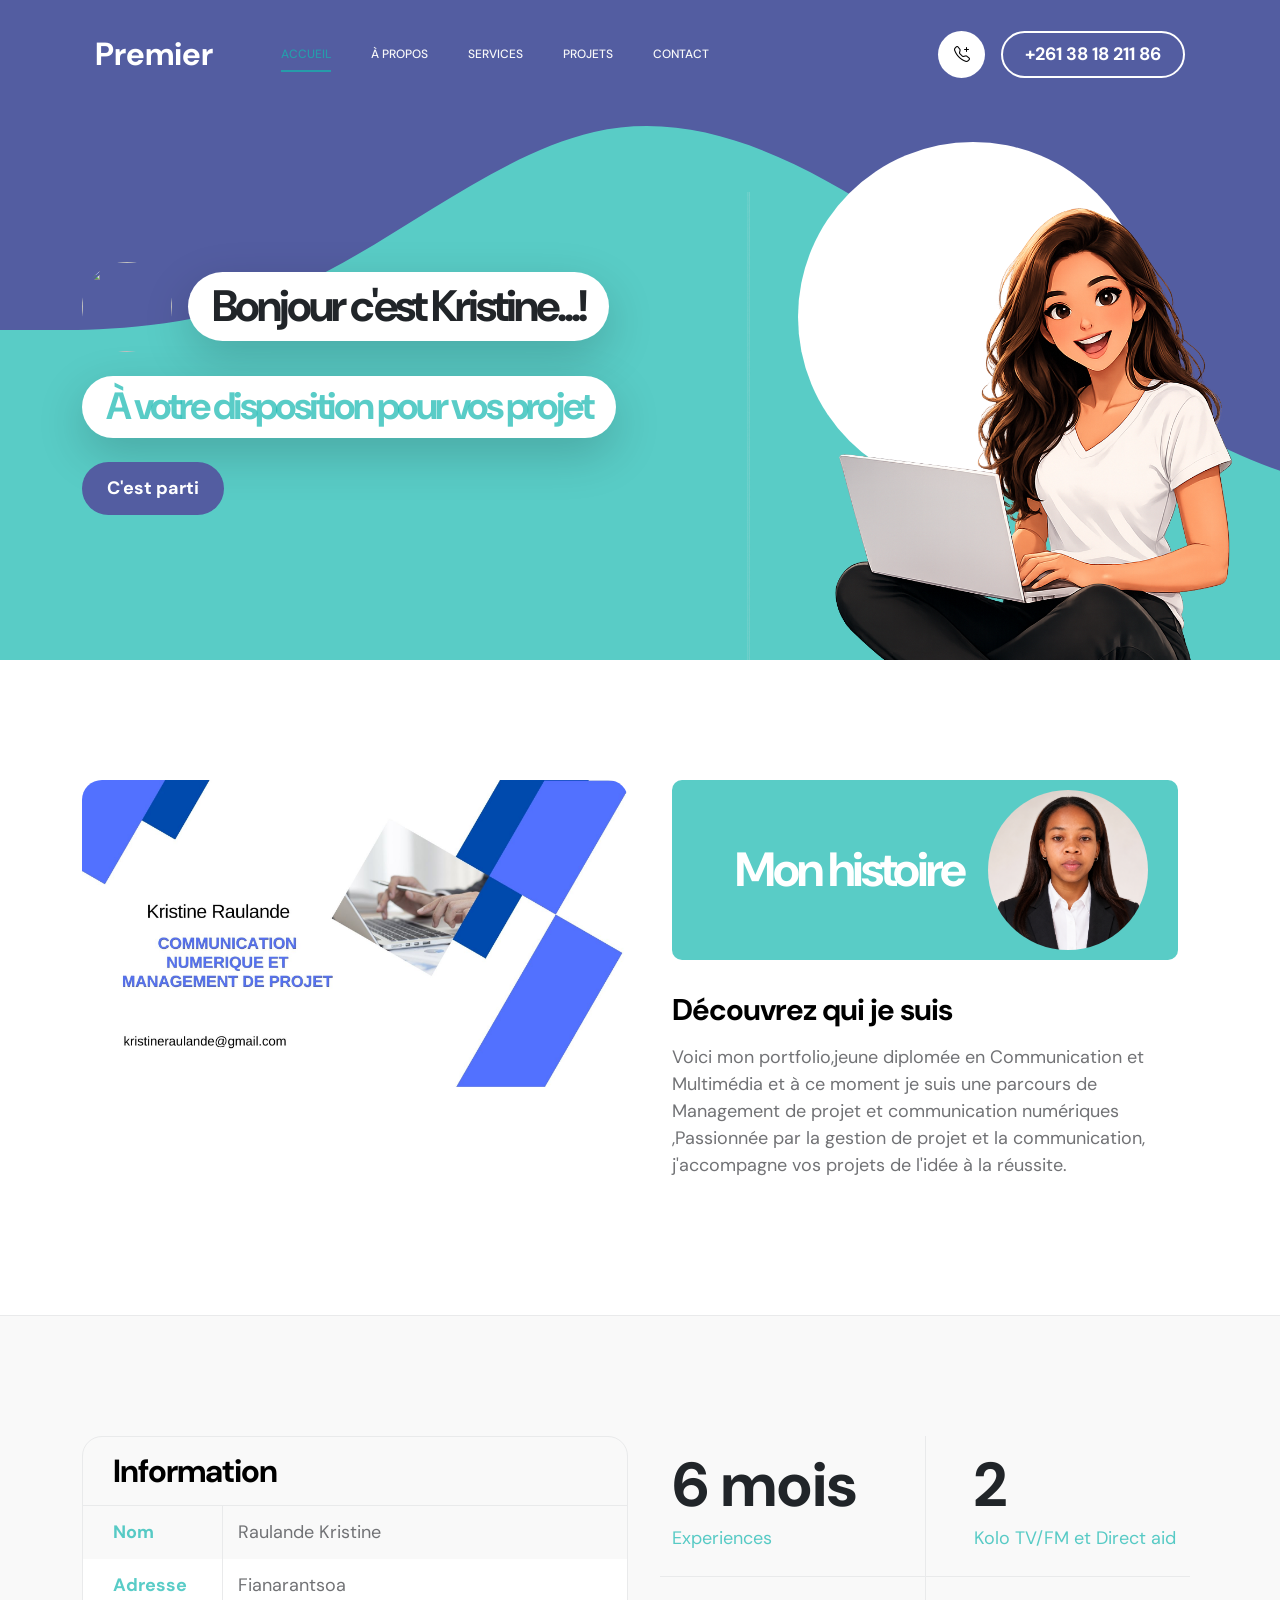
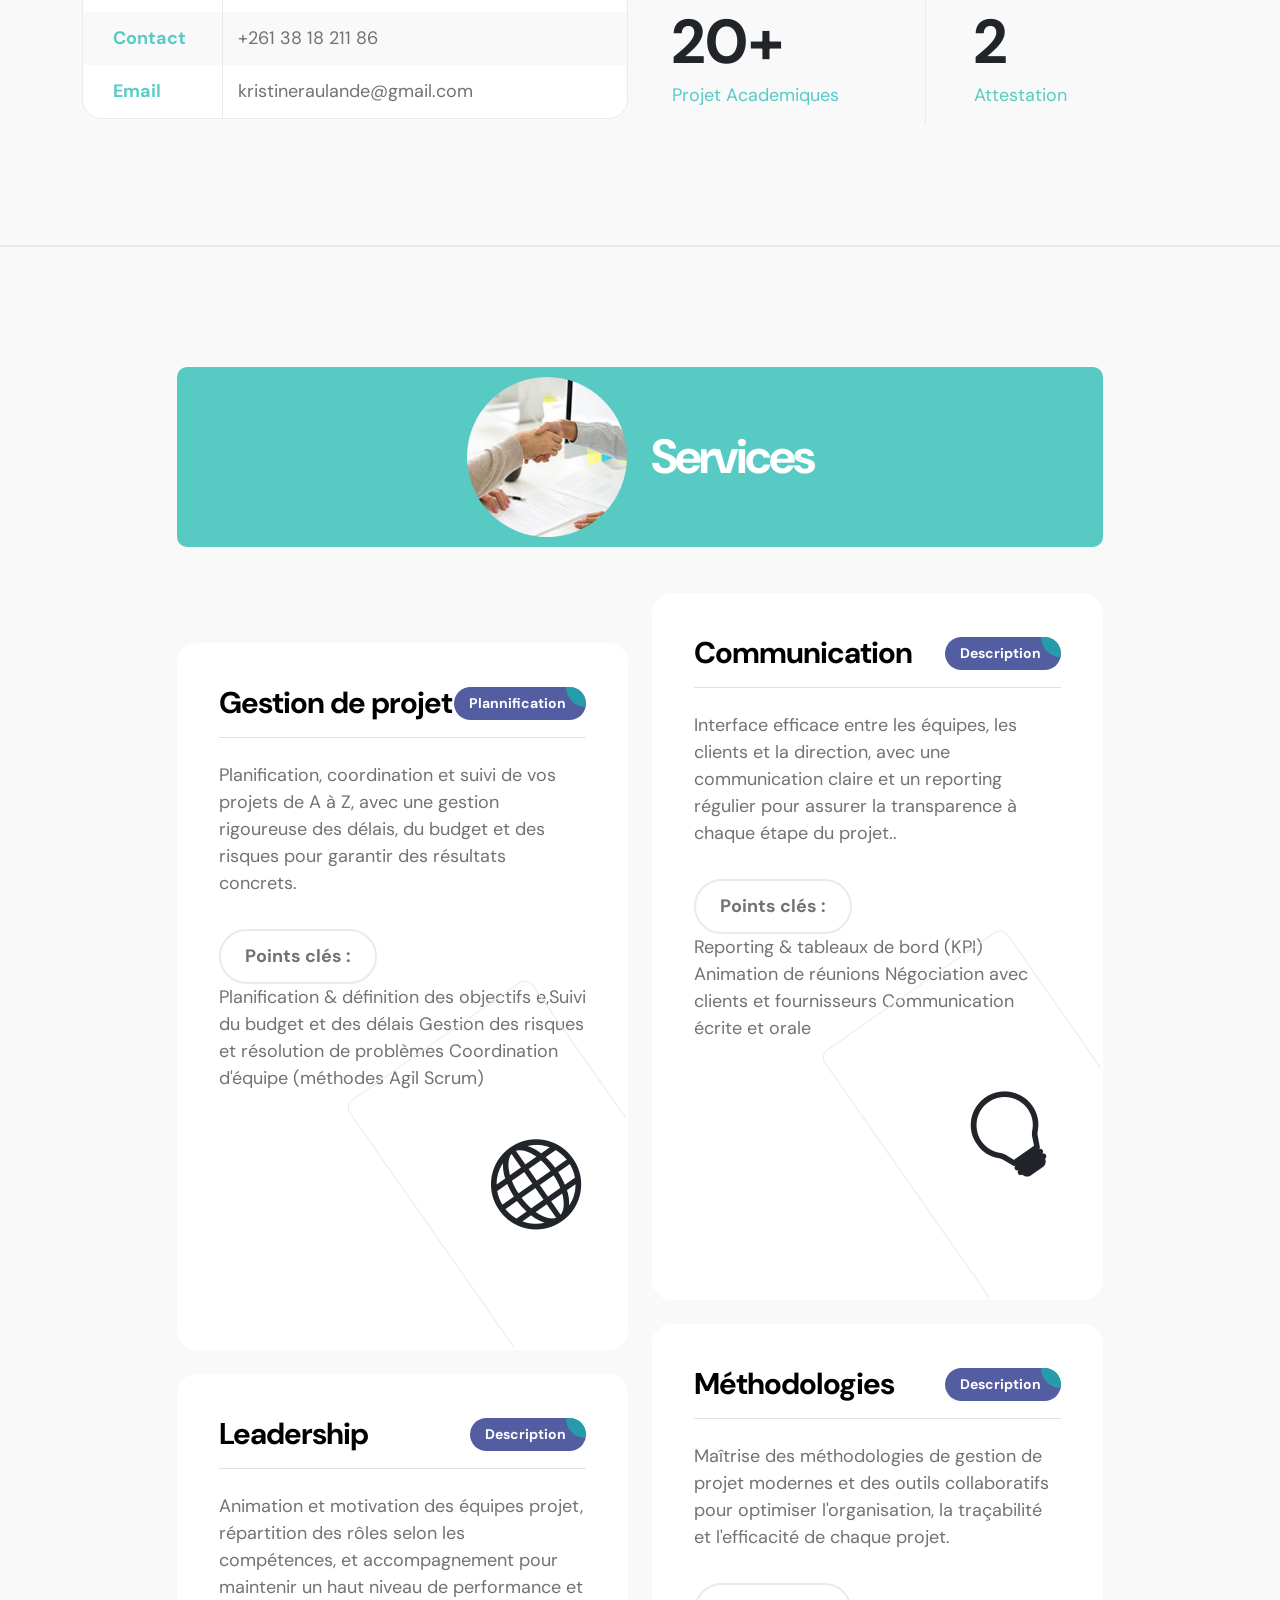
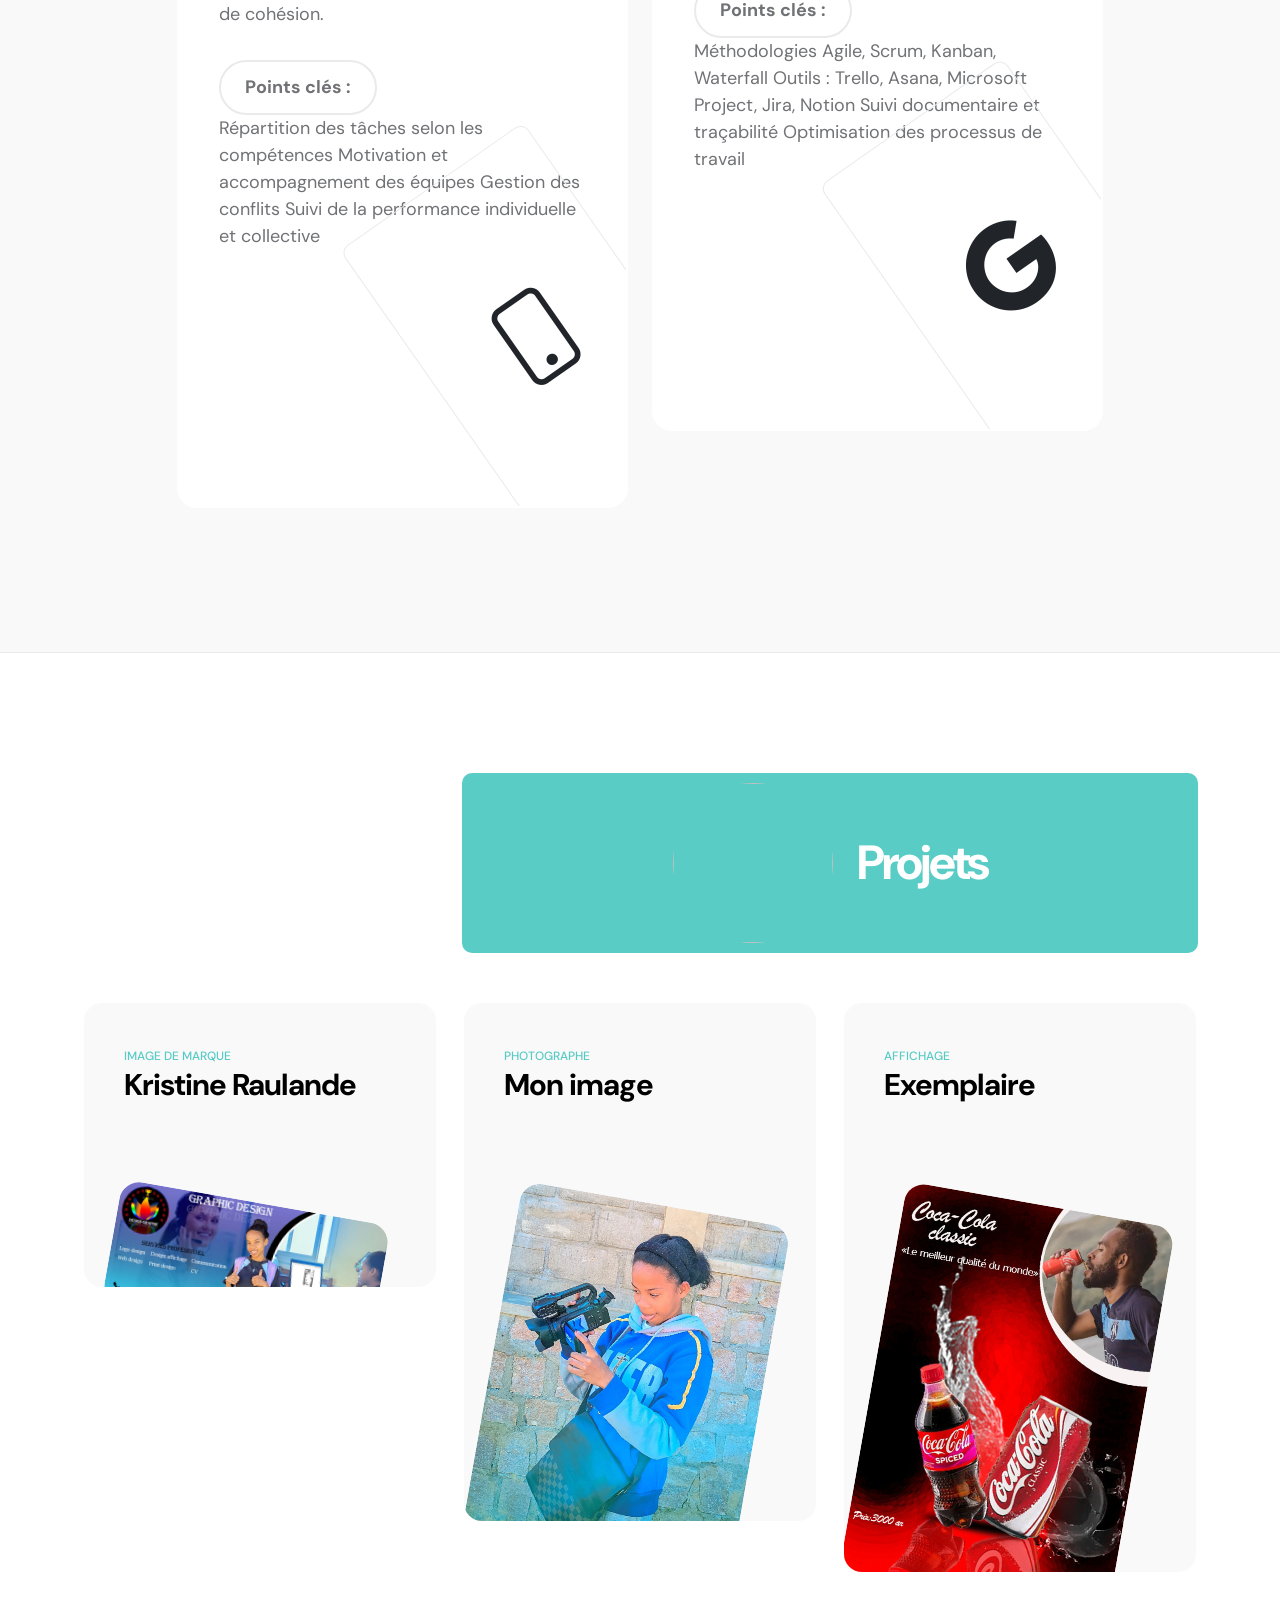
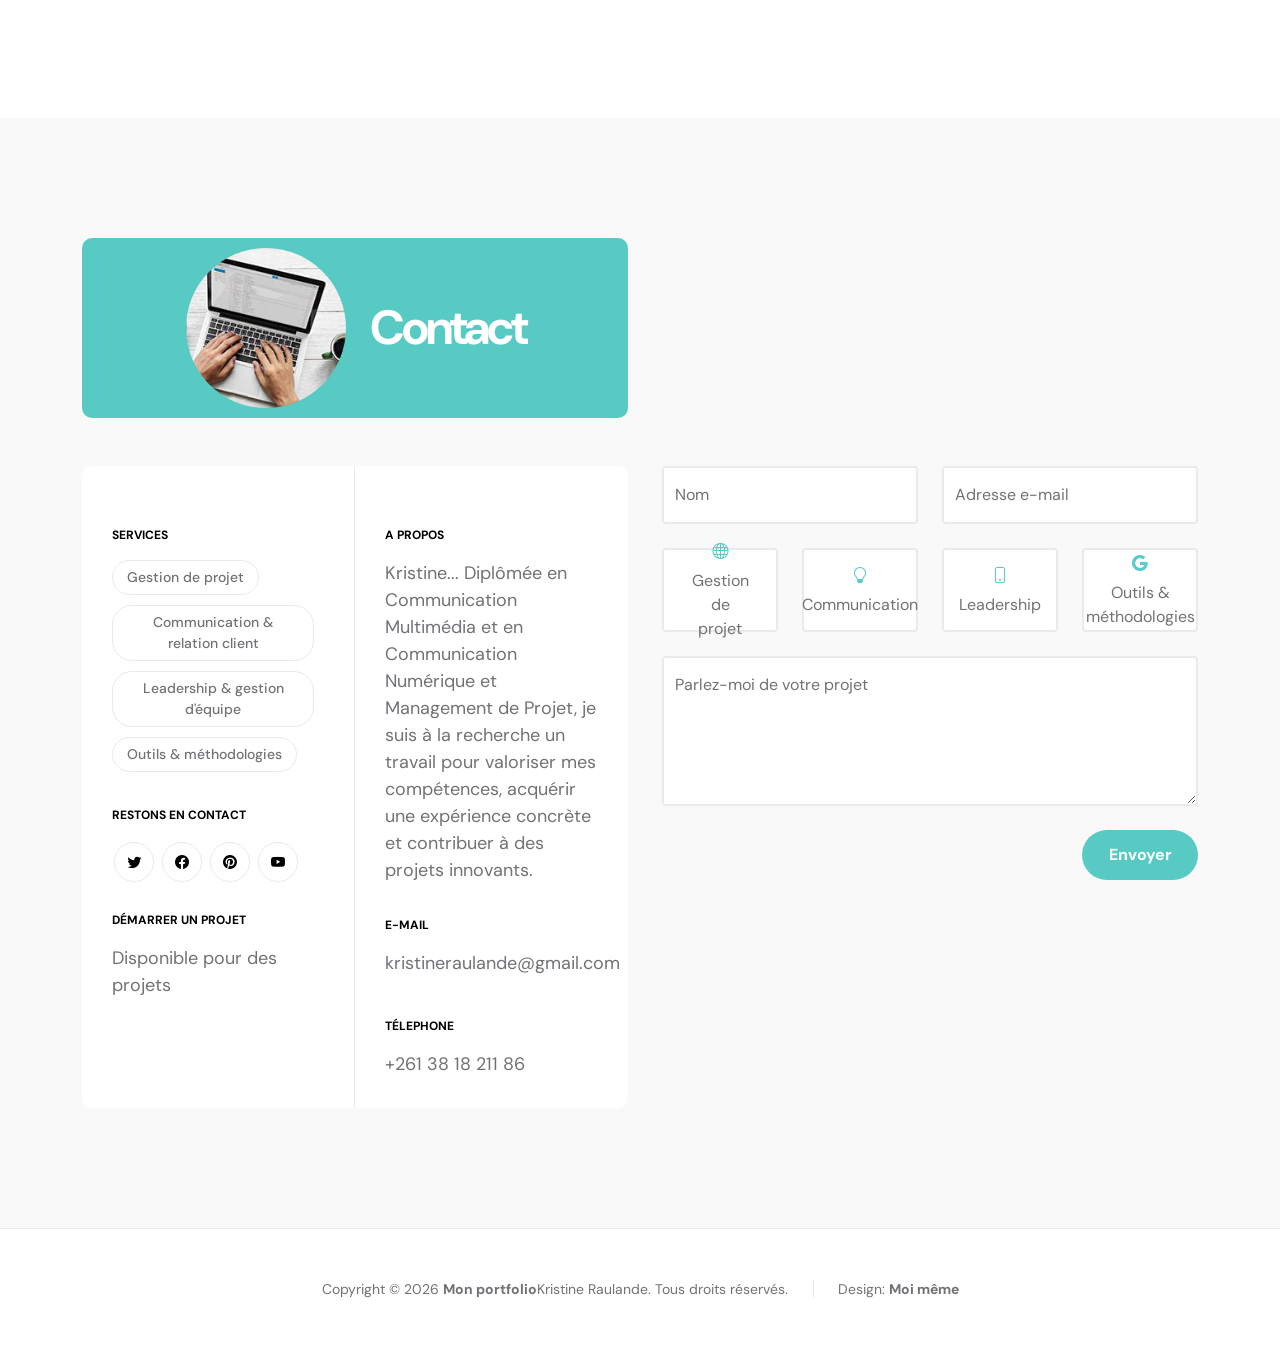
==== commit 3dd954cb: "Update index.html" ====
--- a/index.html
+++ b/index.html
@@ -161,7 +161,7 @@
                                 <div class="profile-body">
                                     <p>
                                         <span class="profile-small-title">Nom</span> 
-                                        <span>RABOZAKAZAFY Raulande Kristine</span>
+                                        <span>Raulande Kristine</span>
                                     </p><p>
                                         <span class="profile-small-title">Adresse</span> 
                                         <span>Fianarantsoa</span>
@@ -376,7 +376,7 @@
                                 <div class="projects-info">
                                     <small class="projects-tag">Affichage</small>
 
-                                    <h3 class="projects-title">Exmplaire</h3>
+                                    <h3 class="projects-title">Exemplaire</h3>
                                 </div>
 
                                 <a href="images/projects/true-agency-9Bjog5FZ-oc-unsplash.jpg" class="popup-image">
@@ -441,7 +441,7 @@
 
                                     <p class="mb-2">
                                         Kristine... Diplômée en Communication Multimédia et en Communication Numérique et Management de Projet,
-                                         je suis à la recherche d'un stage pour valoriser mes compétences, acquérir une expérience concrète 
+                                         je suis à la recherche un travail pour valoriser mes compétences, acquérir une expérience concrète 
                                          et contribuer à des projets innovants. 
                               </p>
 
@@ -499,7 +499,7 @@
 
                                                 <label class="form-check-label" for="inlineCheckbox2">
                                                     <i class="bi-lightbulb form-check-icon"></i>
-                                                    <span class="form-check-label-text">Communication & relation client</span>
+                                                    <span class="form-check-label-text">Communication</span>
                                                 </label>
                                             </div>
                                         </div>
@@ -510,7 +510,7 @@
 
                                                 <label class="form-check-label" for="inlineCheckbox3">
                                                     <i class="bi-phone form-check-icon"></i>
-                                                    <span class="form-check-label-text">Leadership & gestion d'équipe</span>
+                                                    <span class="form-check-label-text">Leadership</span>
                                                 </label>
                                             </div>
                                         </div>
--- a/css/templatemo-first-portfolio-style.css
+++ b/css/templatemo-first-portfolio-style.css
@@ -13,7 +13,7 @@
 :root {
   --white-color:                  #ffffff;
   --primary-color:                #535da1;
-  --secondary-color:              #14B789;
+  --secondary-color:              #14b7afb4;
   --section-bg-color:             #f9f9f9;
   --dark-color:                   #000000;
   --p-color:                      #717275;
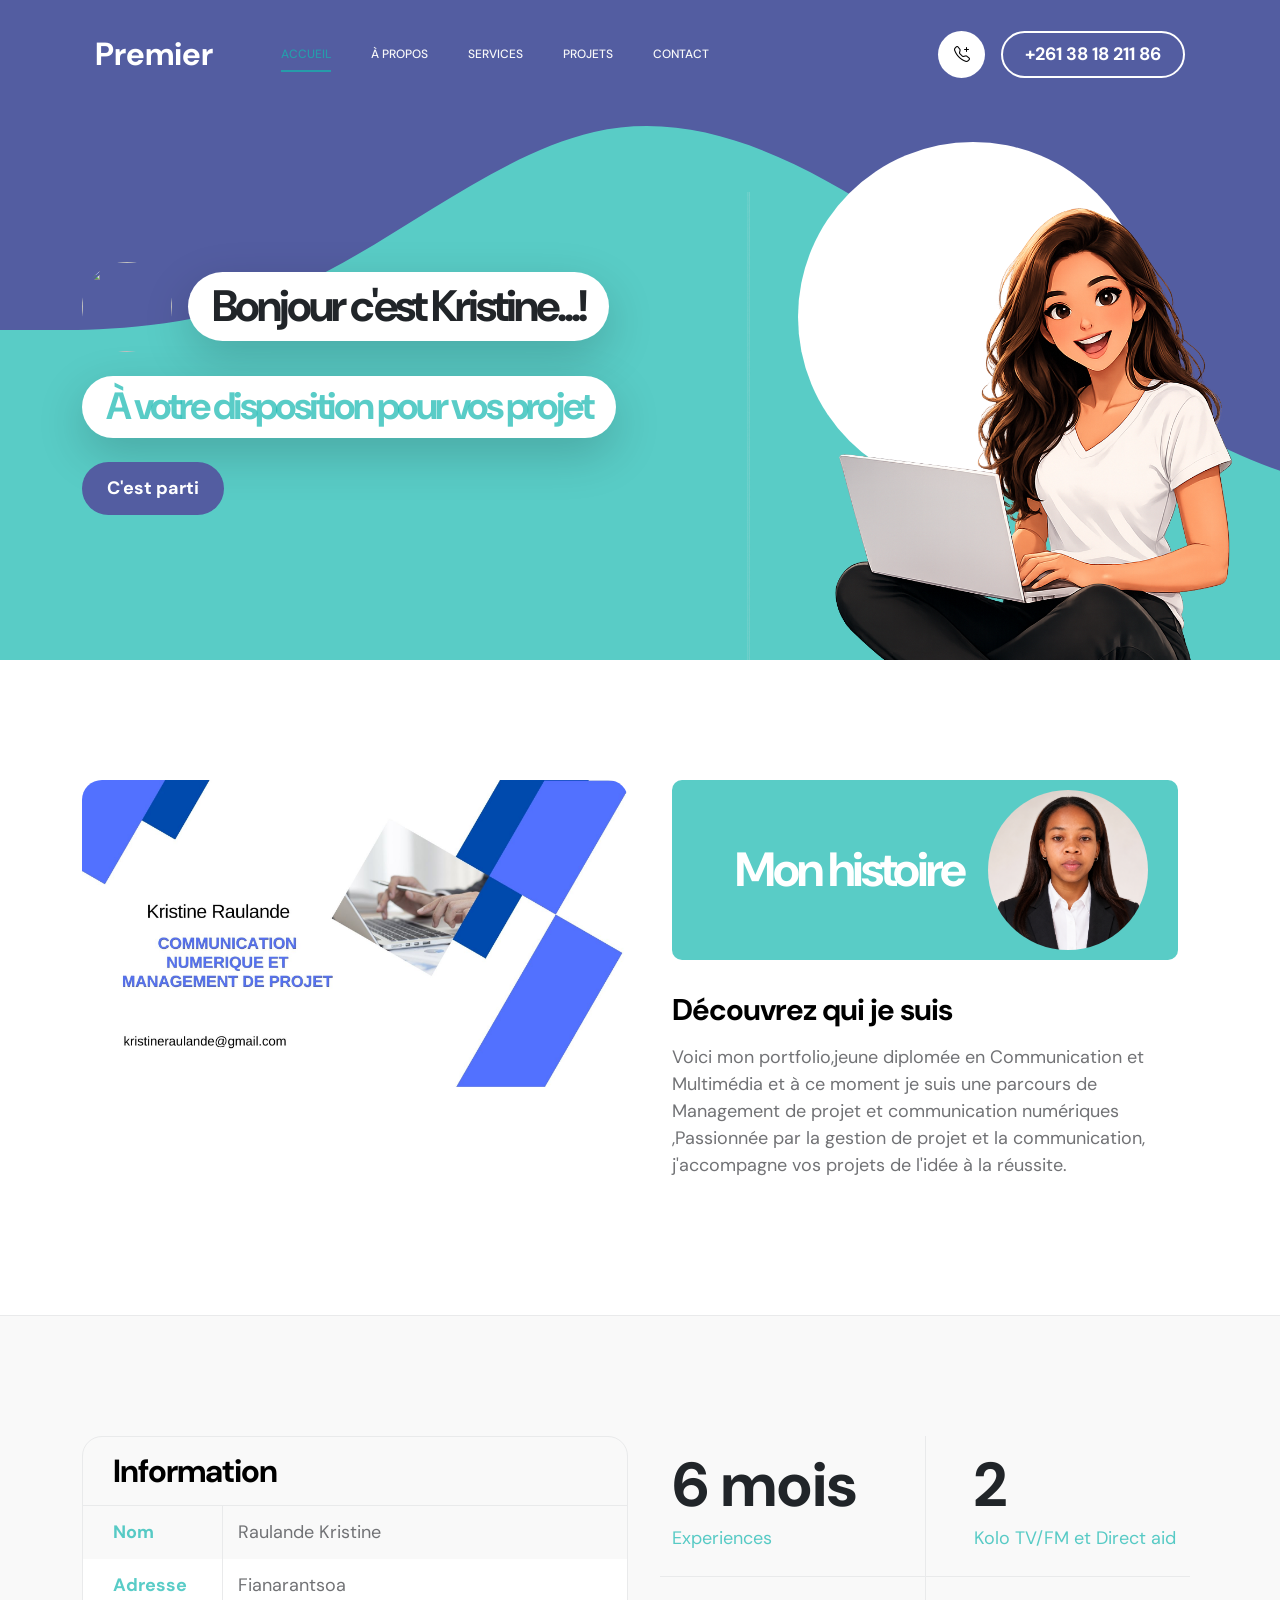
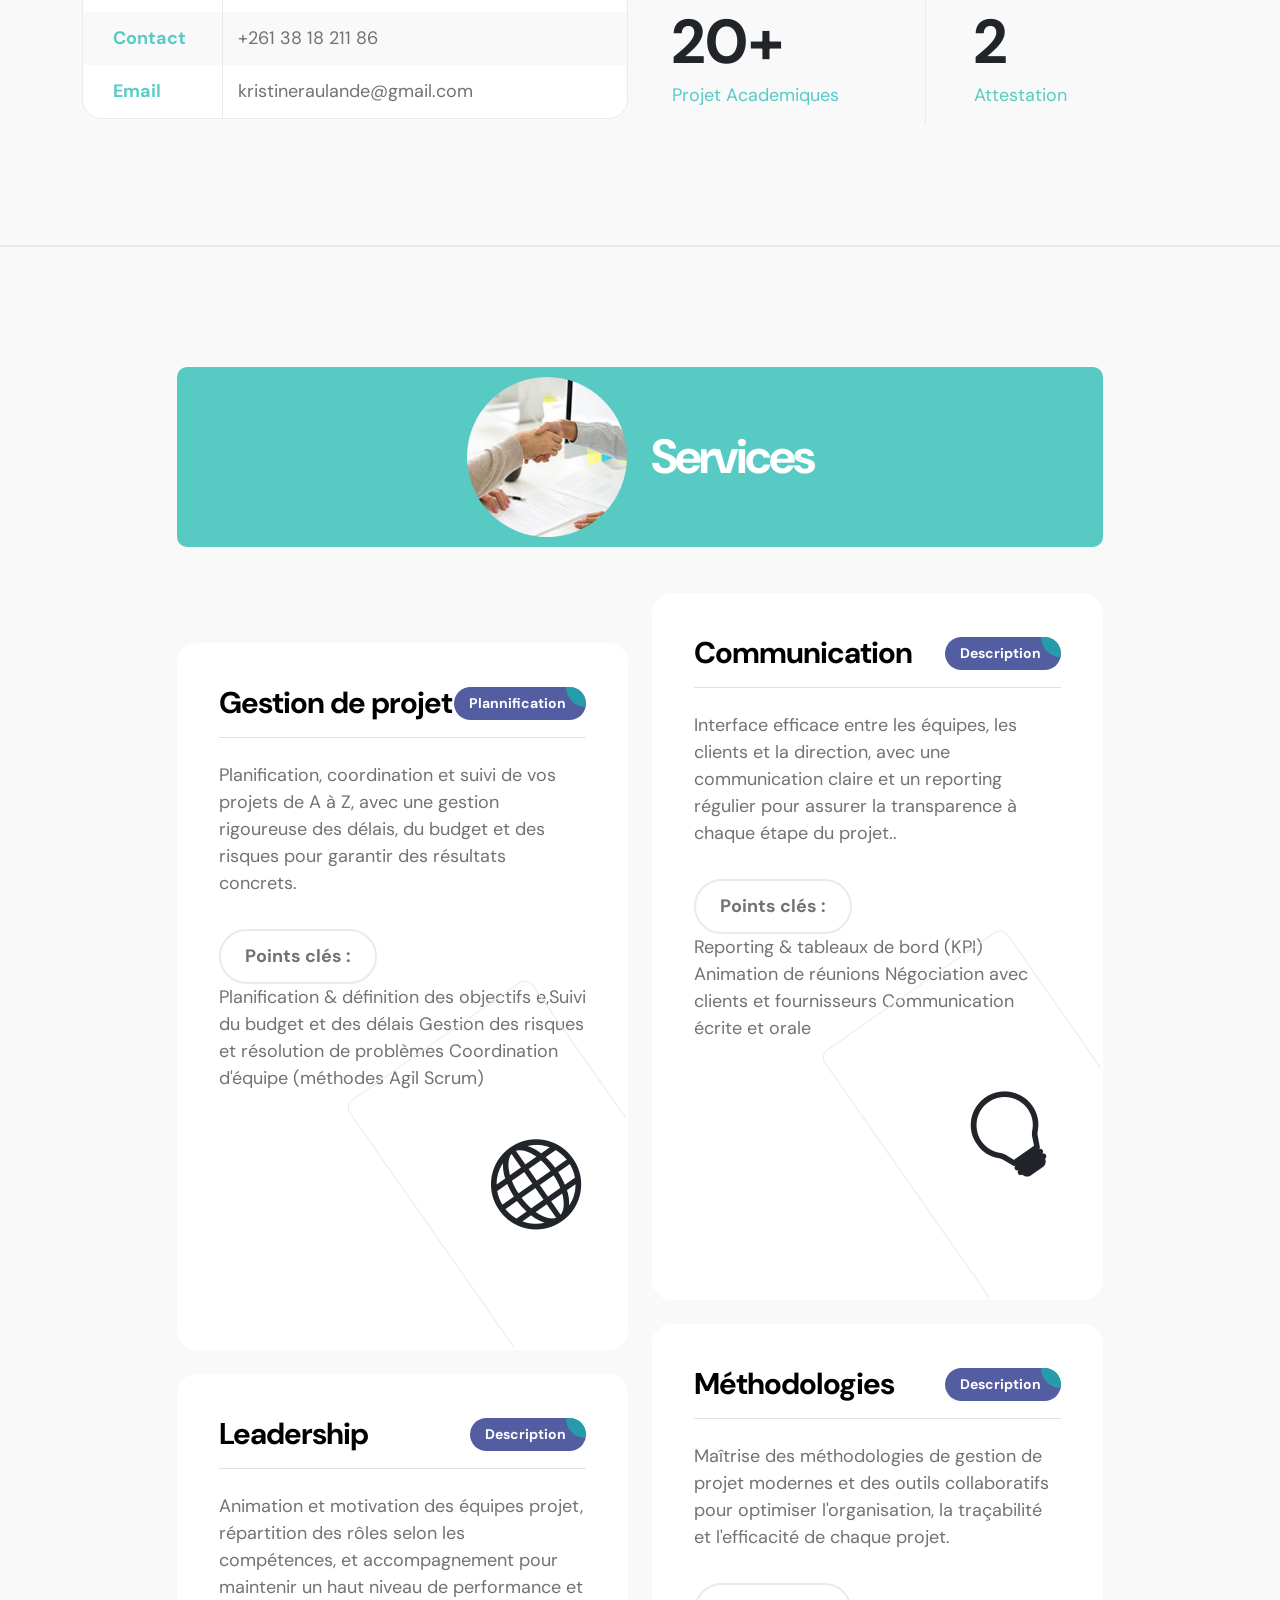
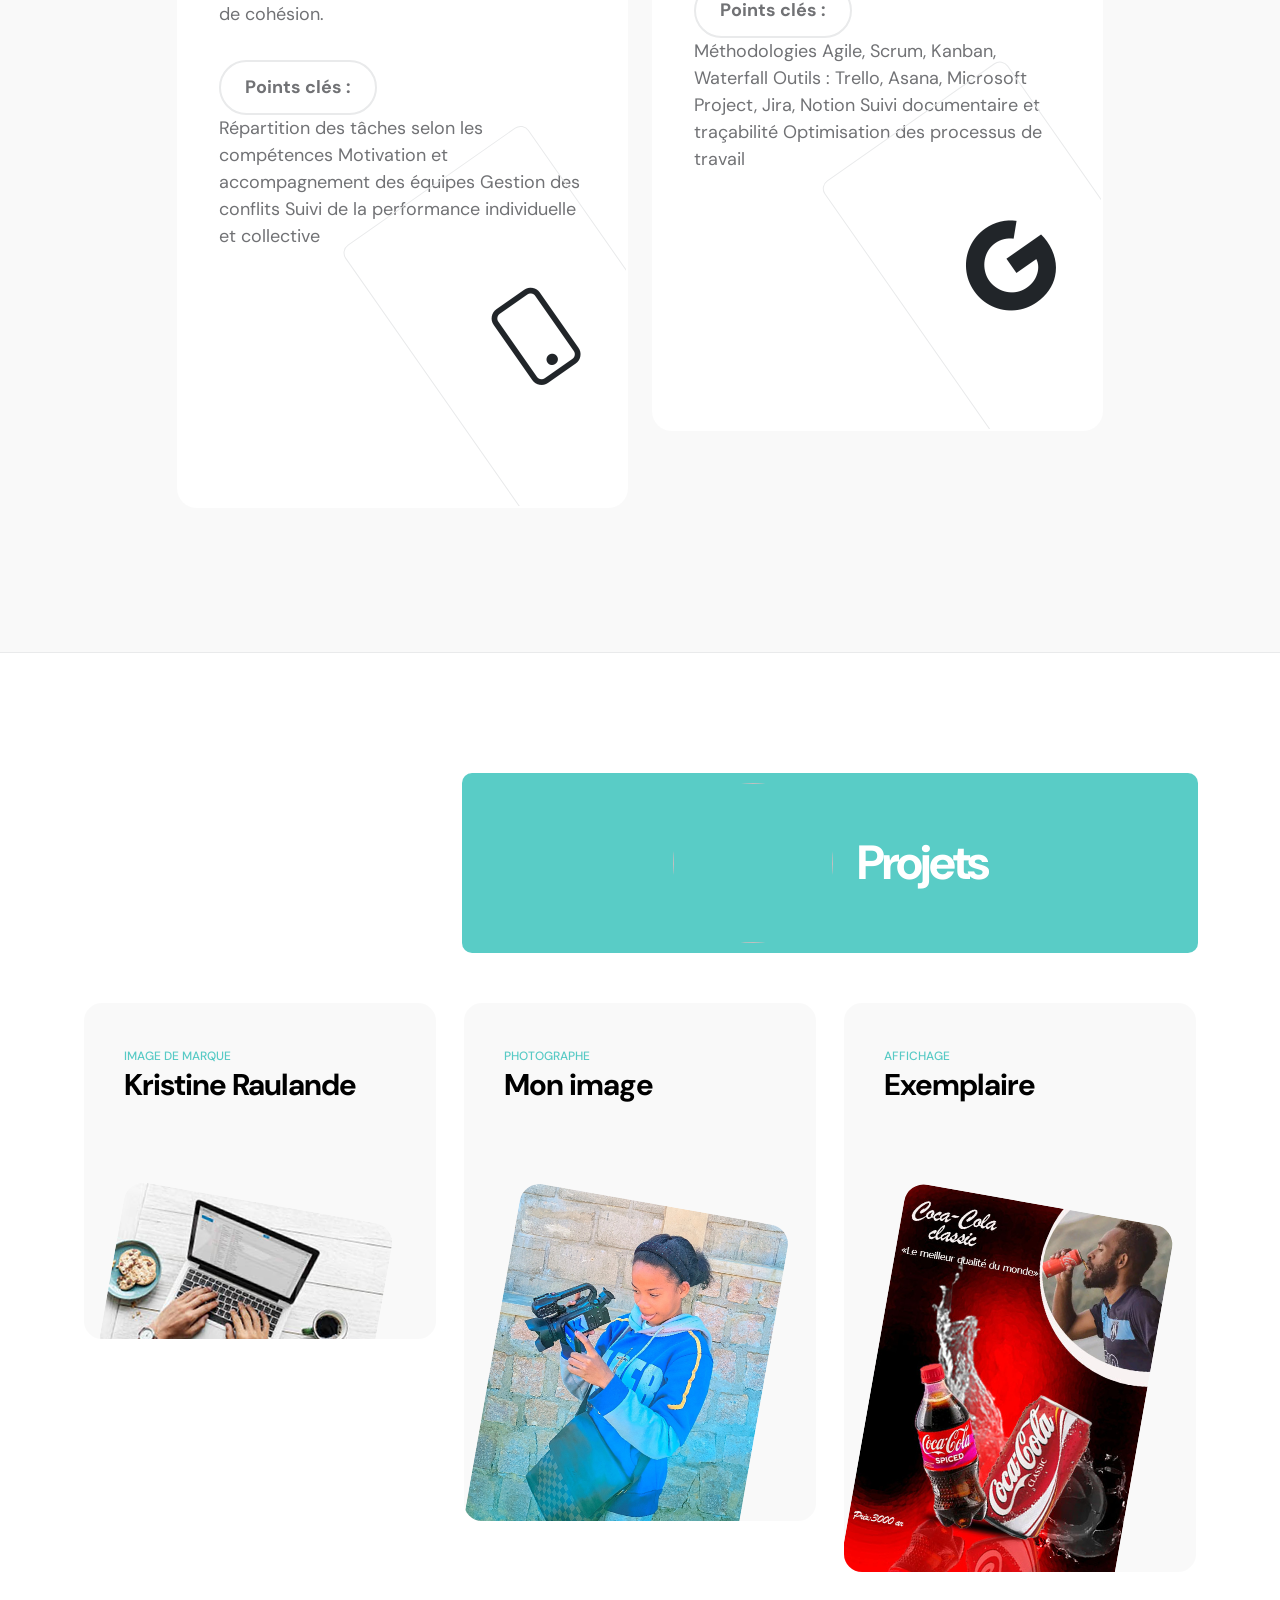
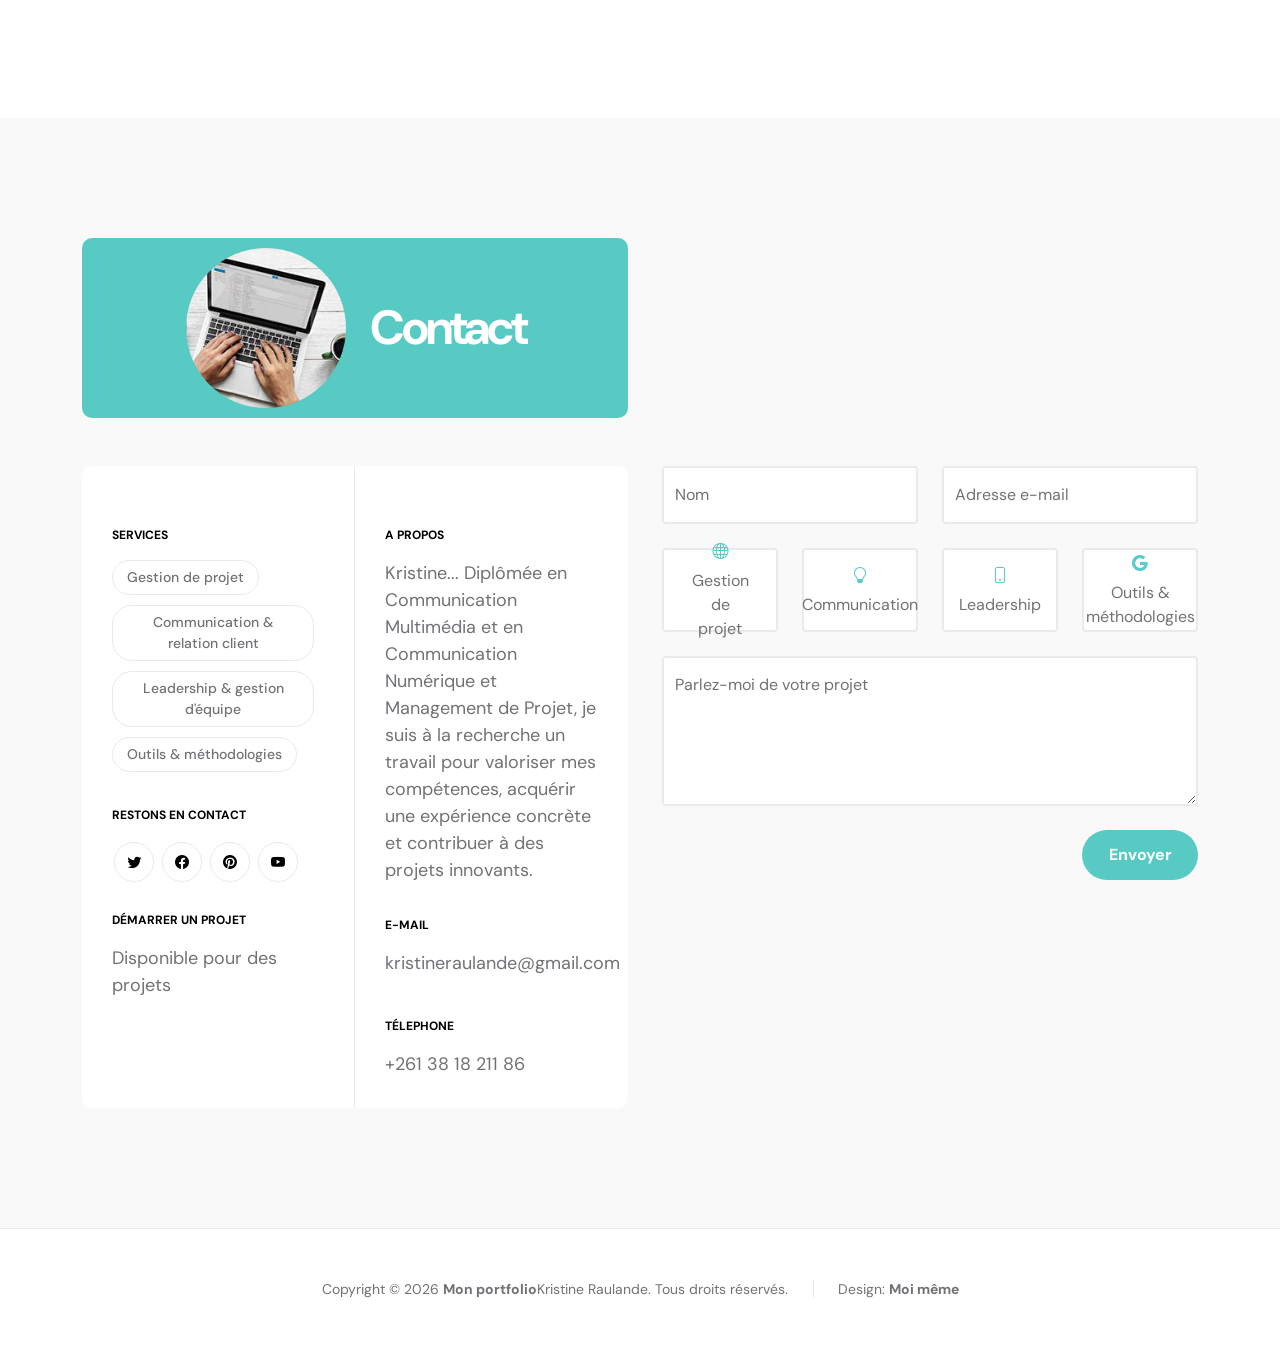
==== commit 0044fc18: "Update index.html" ====
--- a/index.html
+++ b/index.html
@@ -352,7 +352,7 @@
                                 </div>
 
                                 <a href="images/projects/nikhil-KO4io-eCAXA-unsplash.jpg" class="popup-image">
-                                    <img src="images/projects/Couverture.jpg" class="projects-image img-fluid" alt="">
+                                    <img src="images/aerial-view-man-using-computer-laptop-wooden-table.jpg" class="projects-image img-fluid" alt="">
                                 </a>
                             </div>
                         </div>
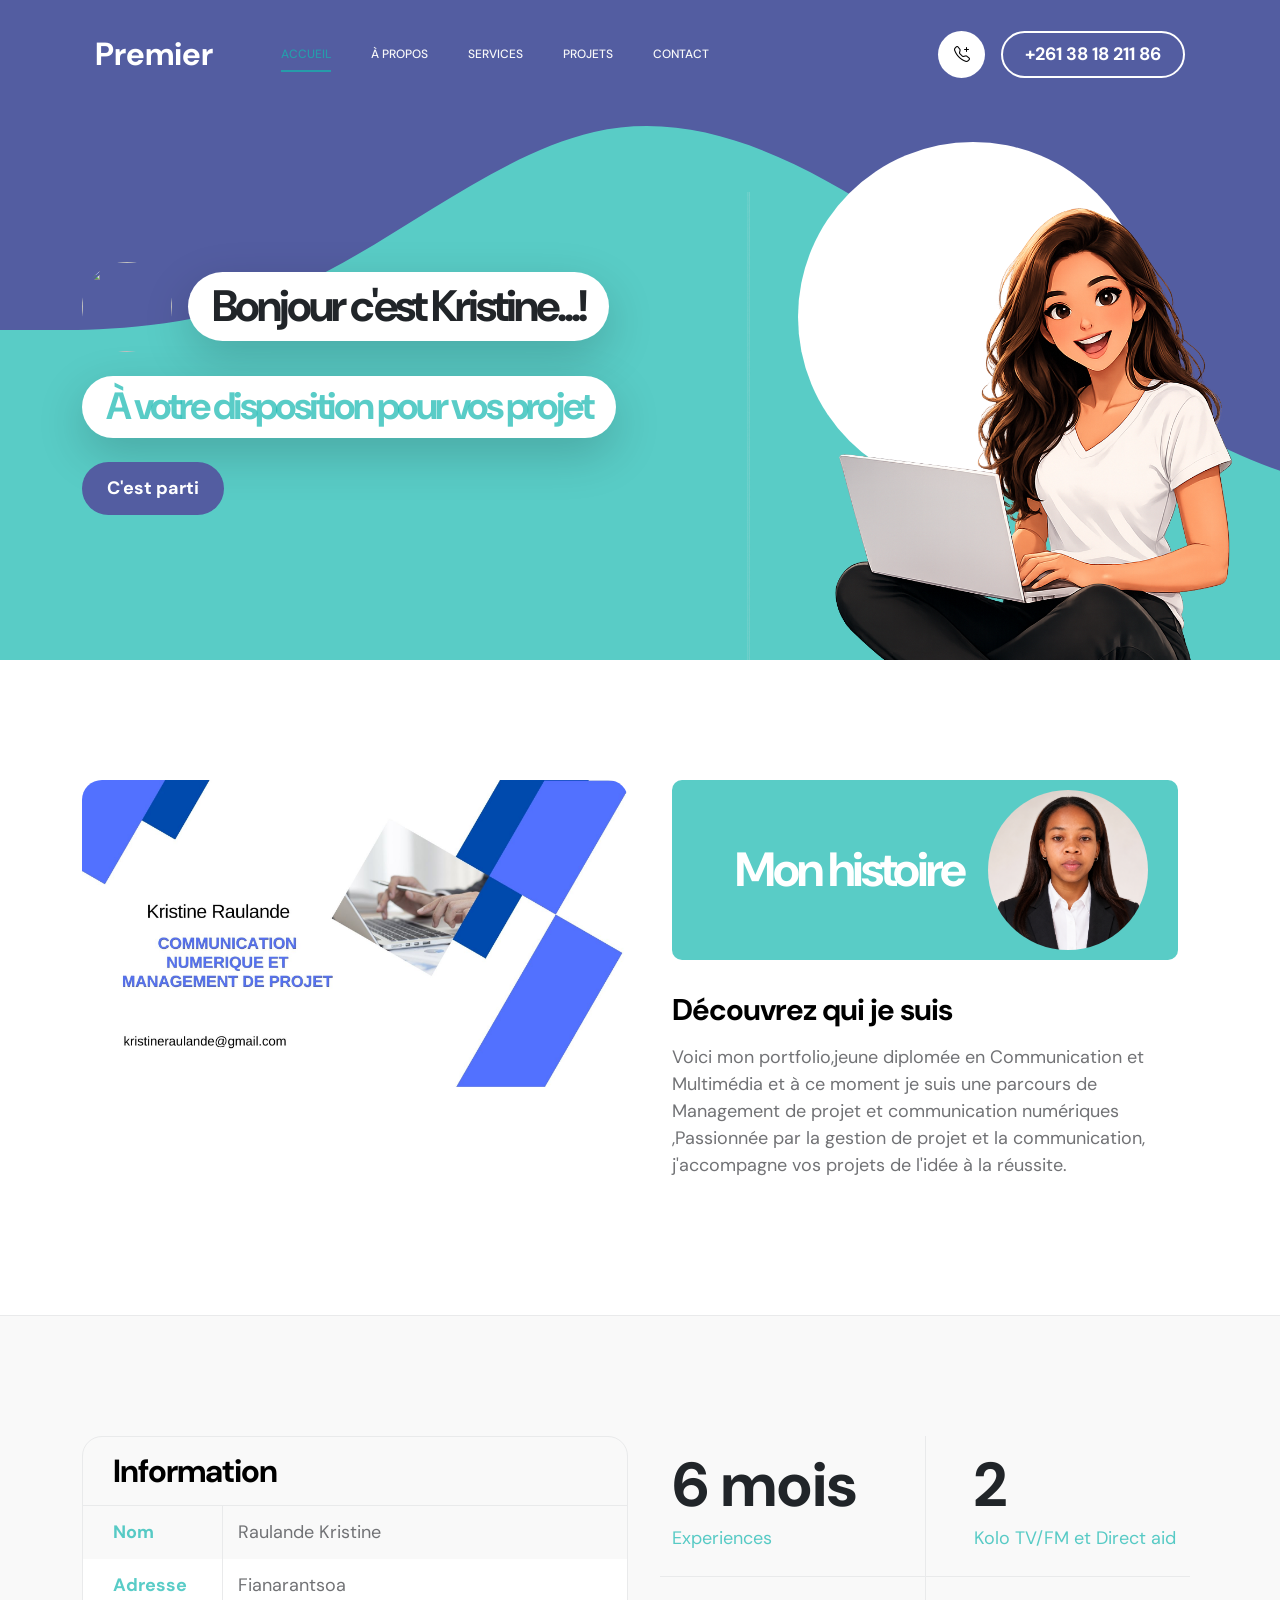
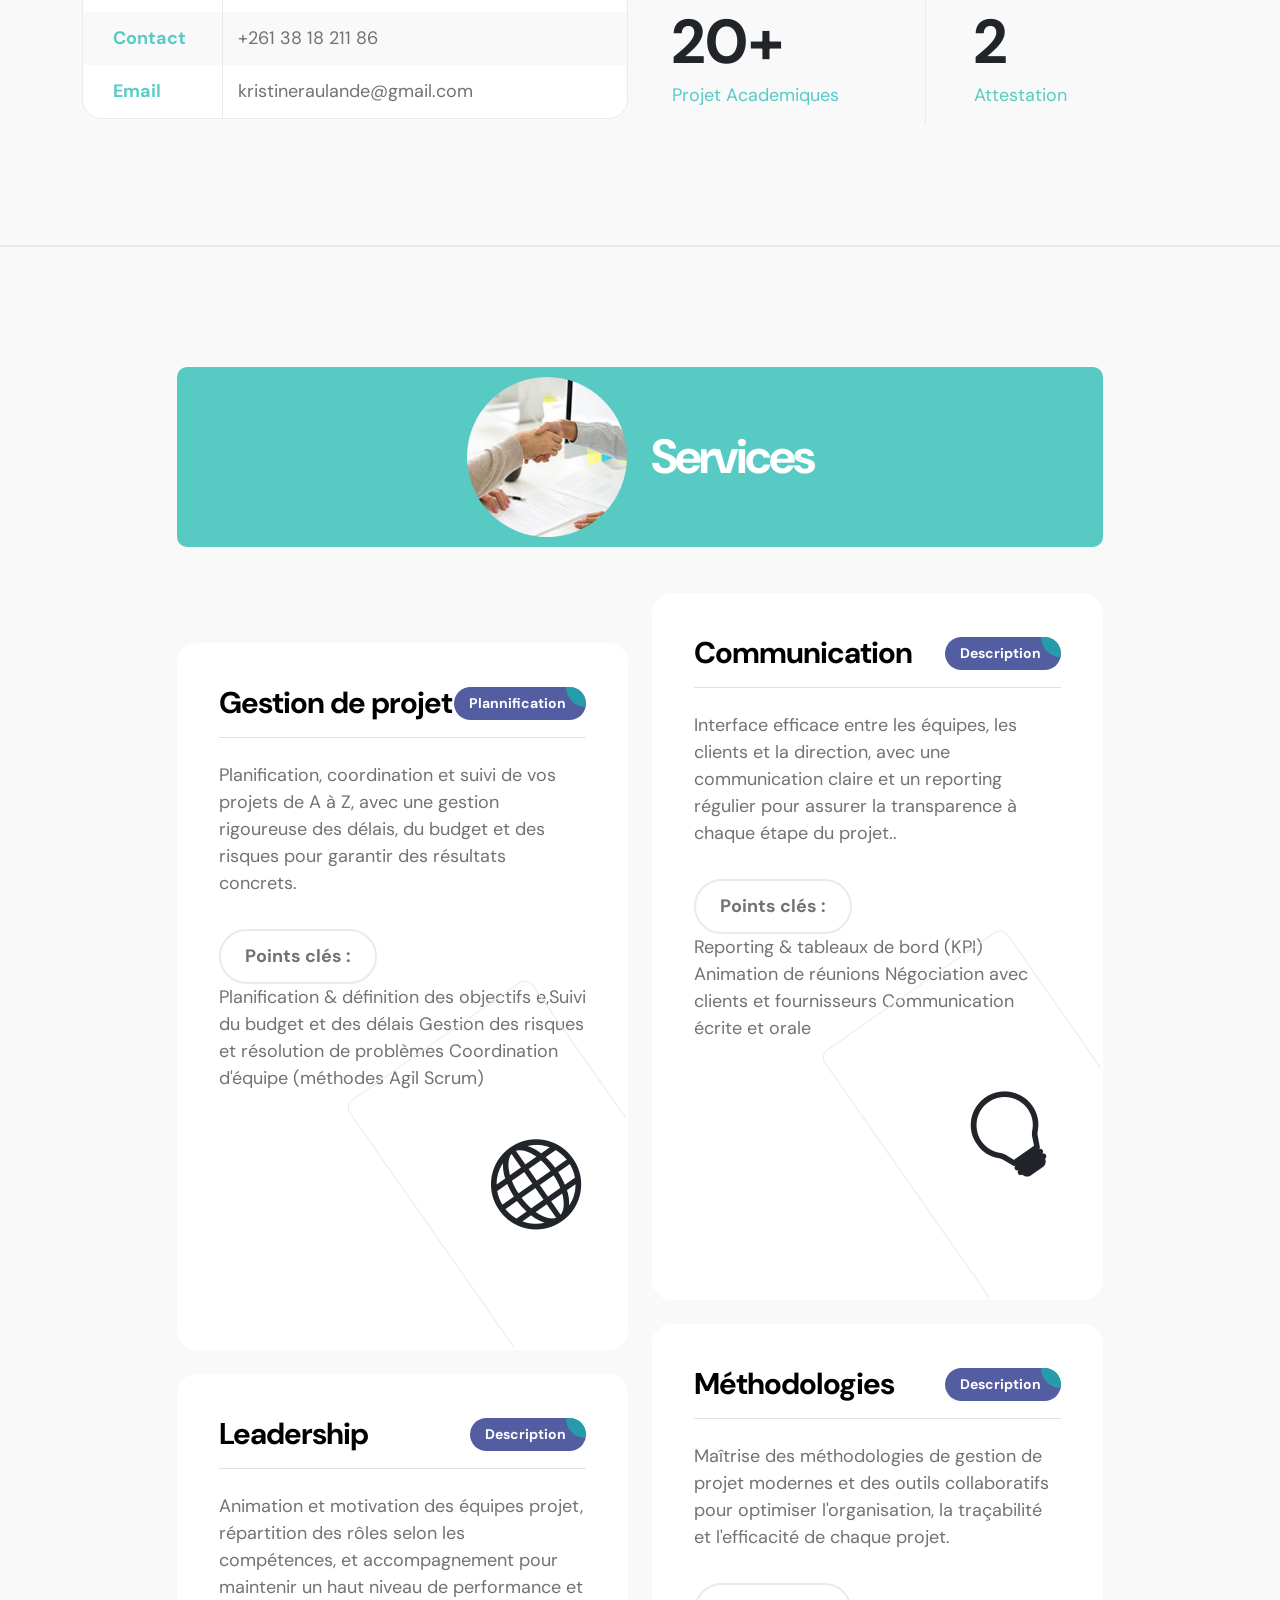
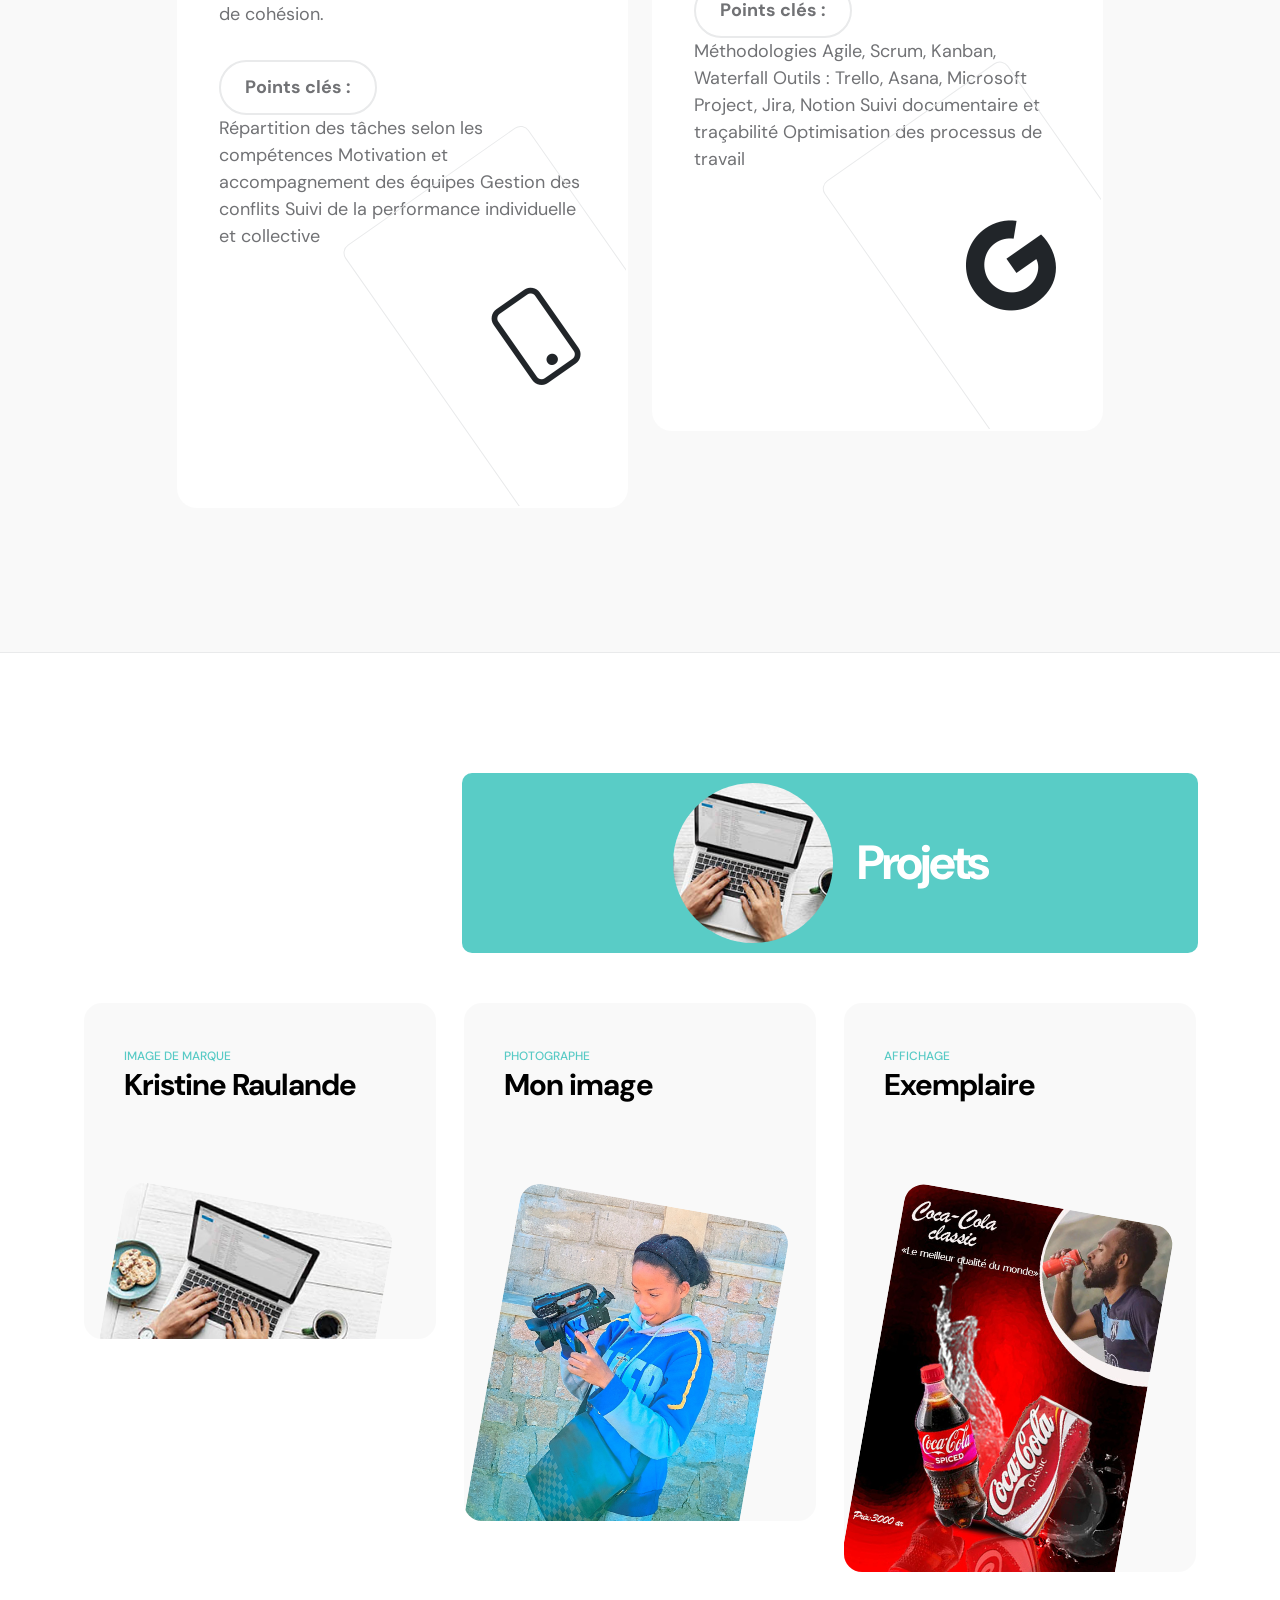
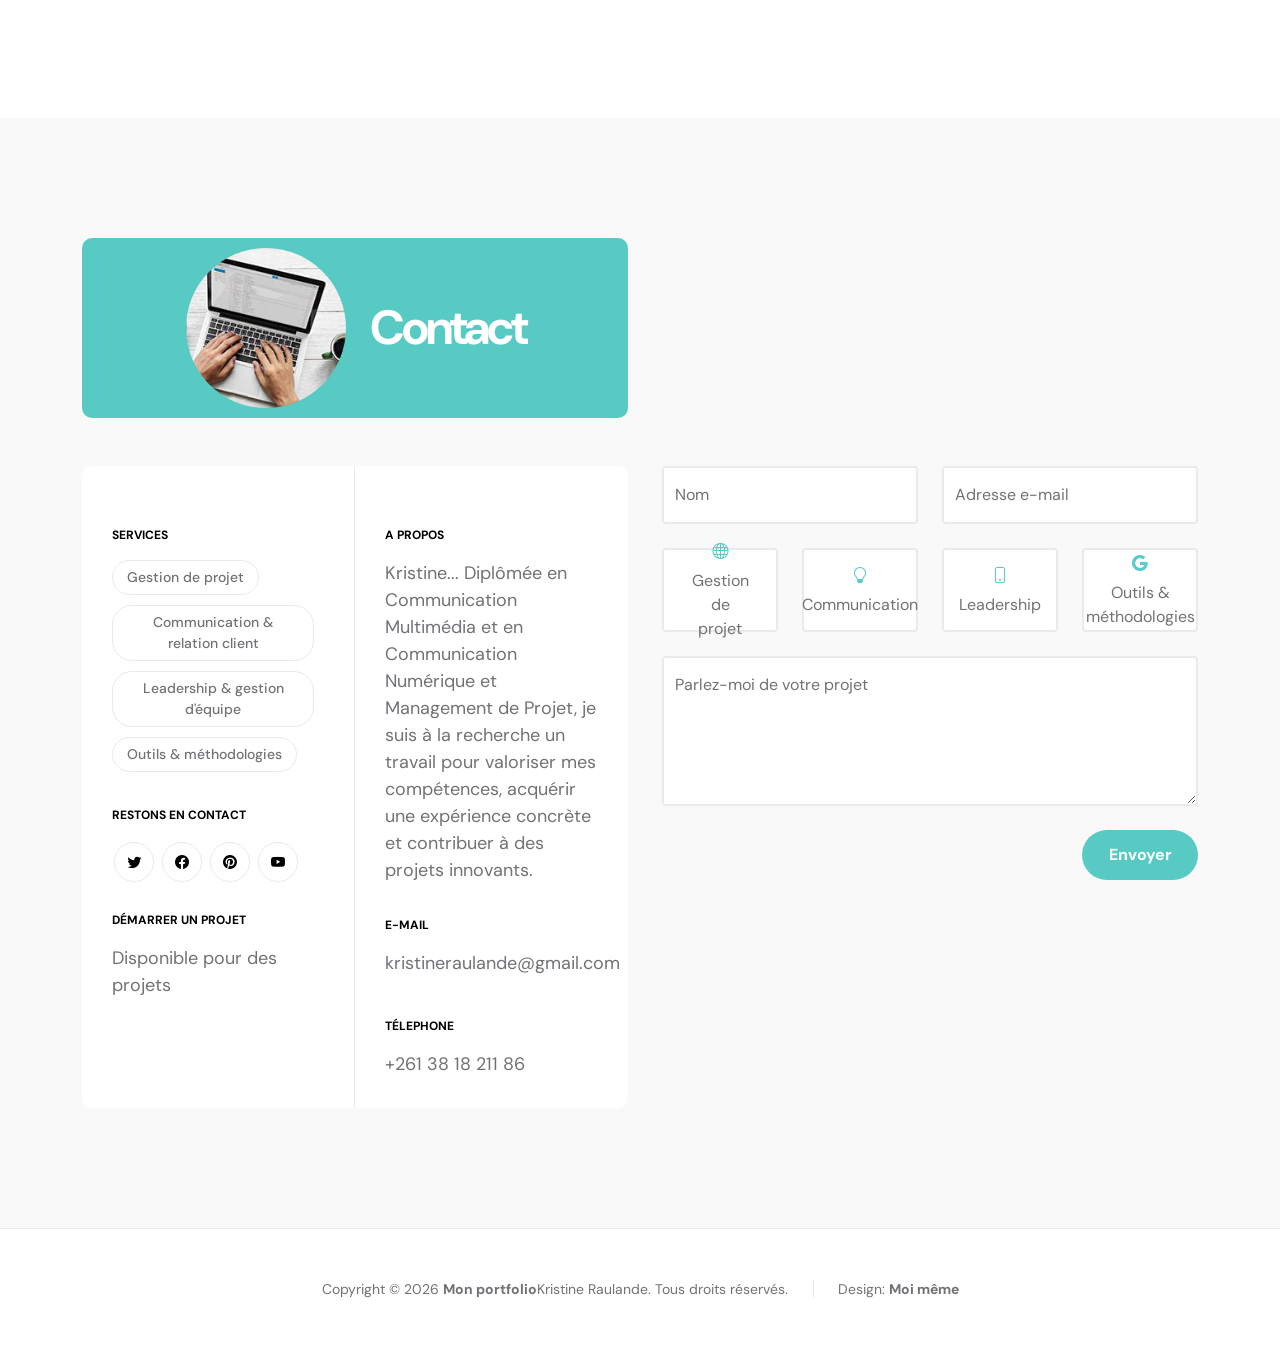
==== commit eabe58f9: "Update index.html" ====
--- a/index.html
+++ b/index.html
@@ -335,7 +335,7 @@
 
                         <div class="col-lg-8 col-md-8 col-12 ms-auto">
                             <div class="section-title-wrap d-flex justify-content-center align-items-center mb-4">
-                                <img src="images/white-desk-work-study-aesthetics.jpg" class="avatar-image img-fluid" alt="">
+                                <img src="images/aerial-view-man-using-computer-laptop-wooden-table.jpg" class="avatar-image img-fluid" alt="">
 
                                 <h2 class="text-white ms-4 mb-0">Projets</h2>
                             </div>
